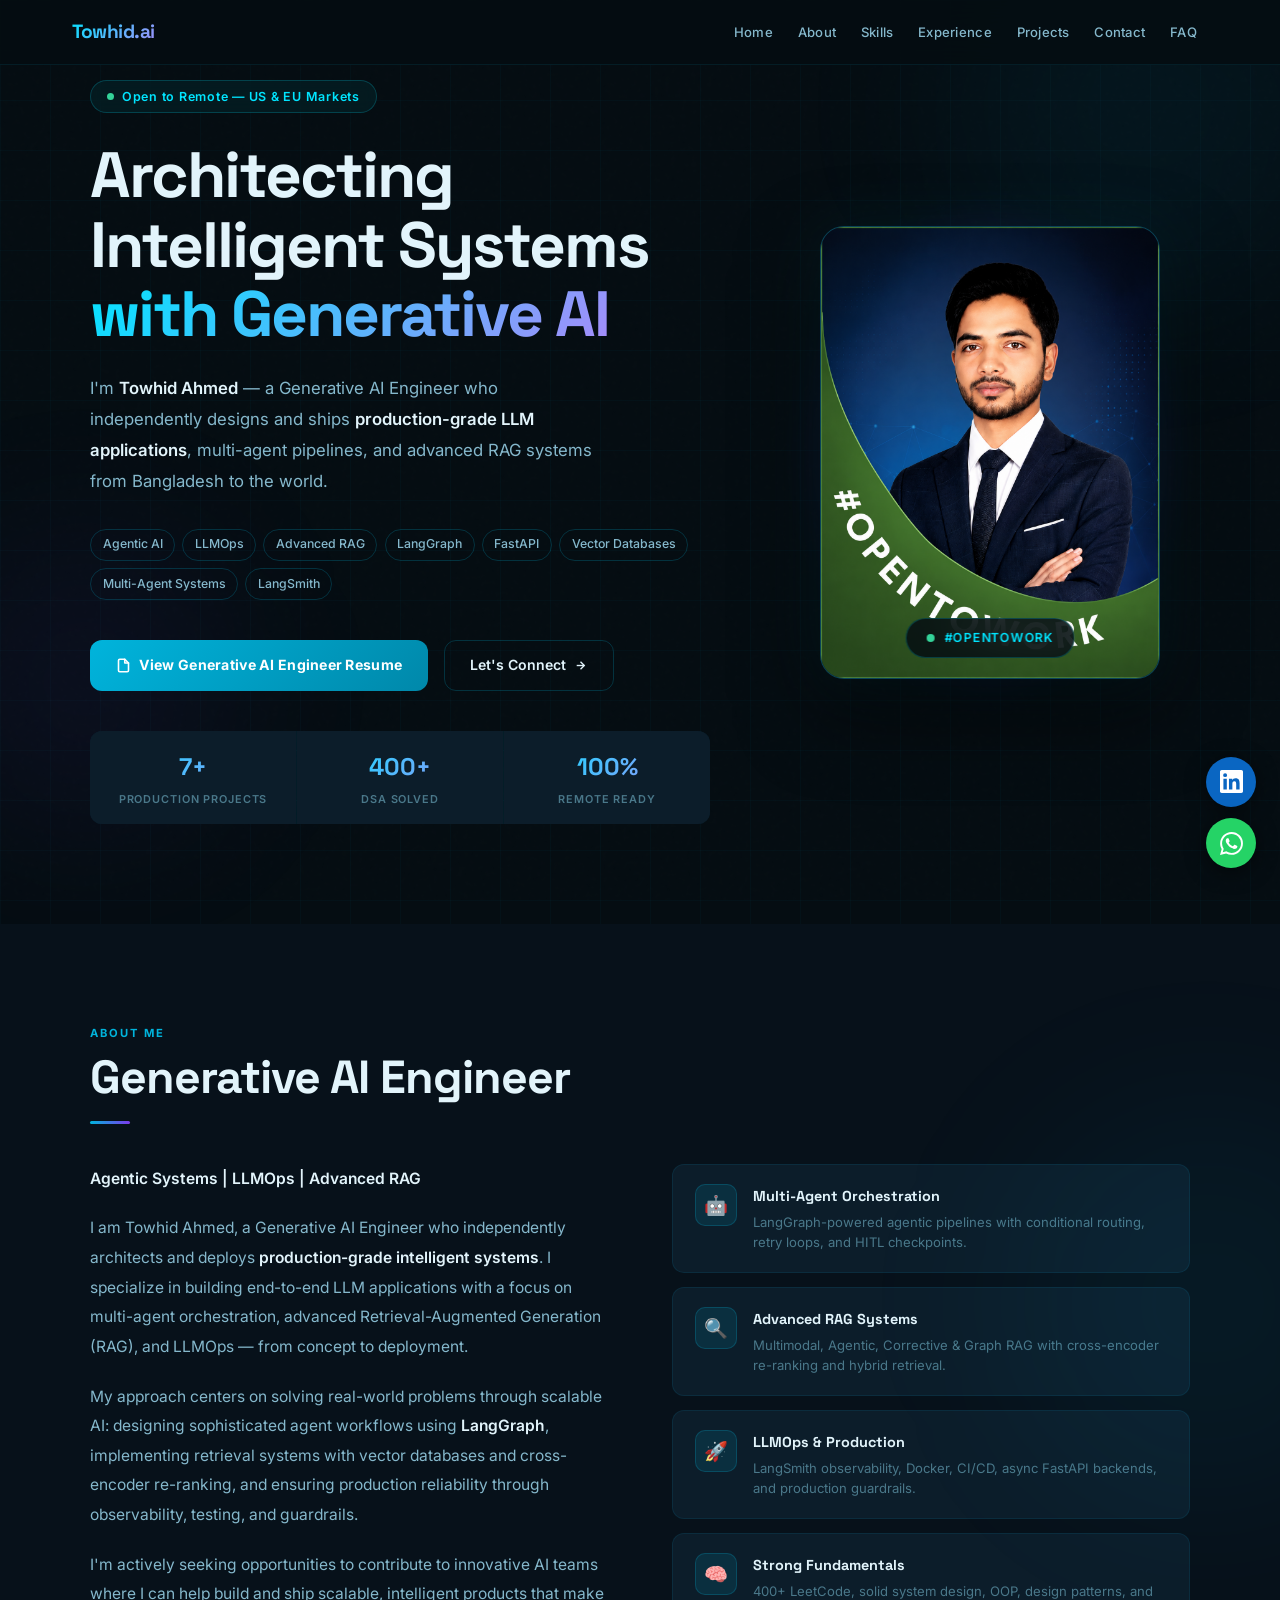
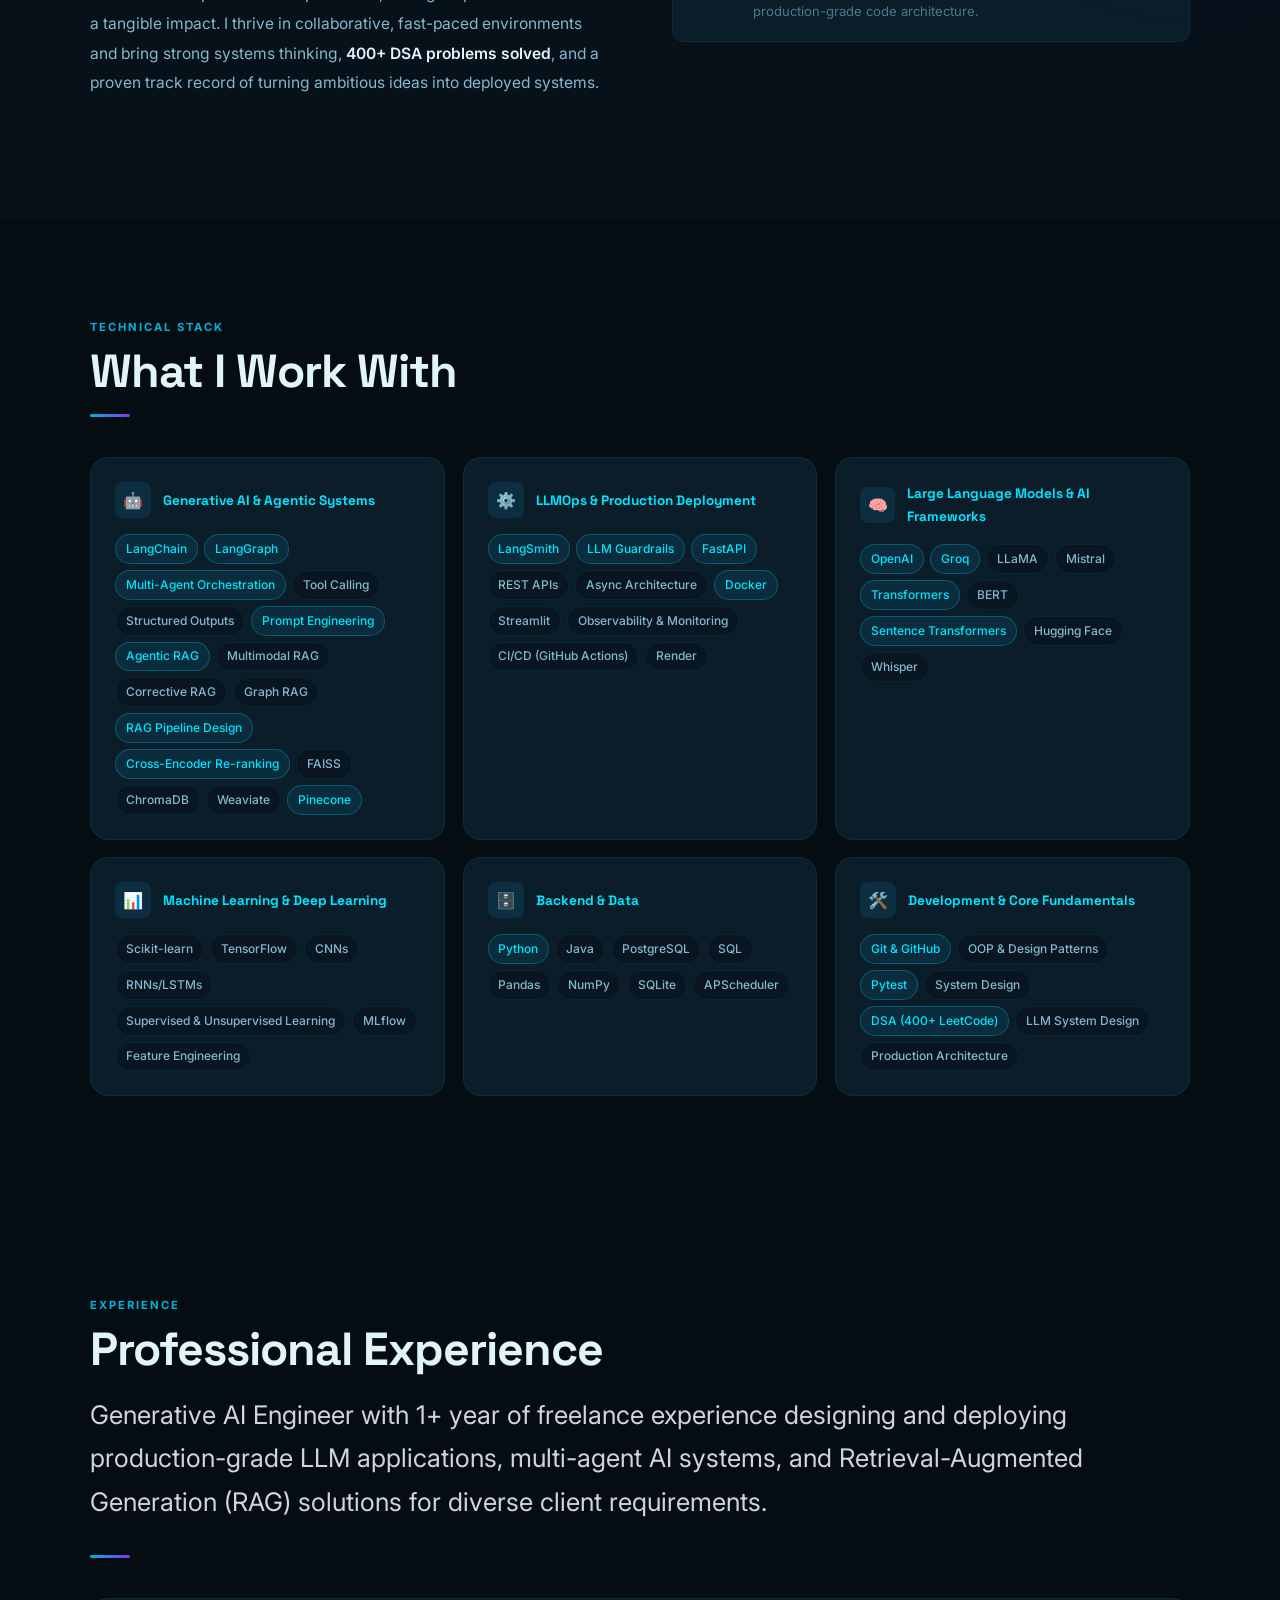
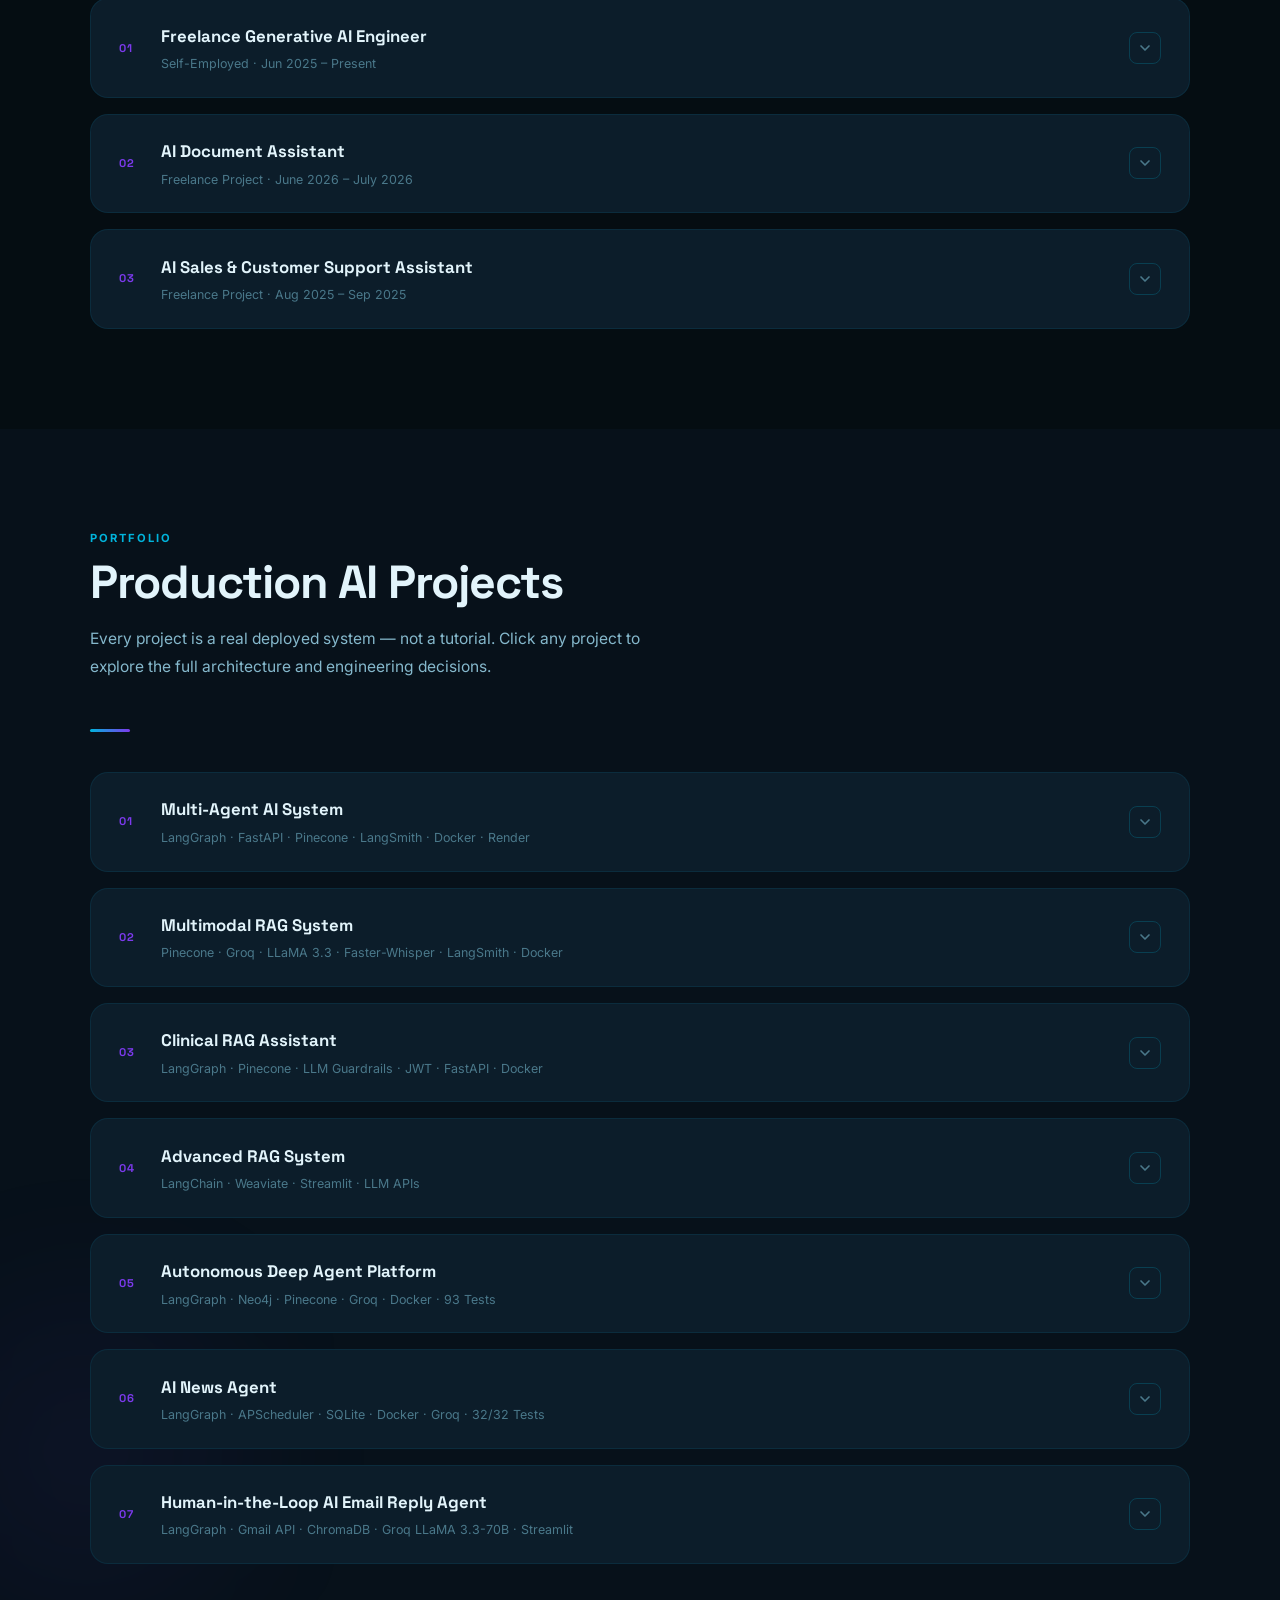
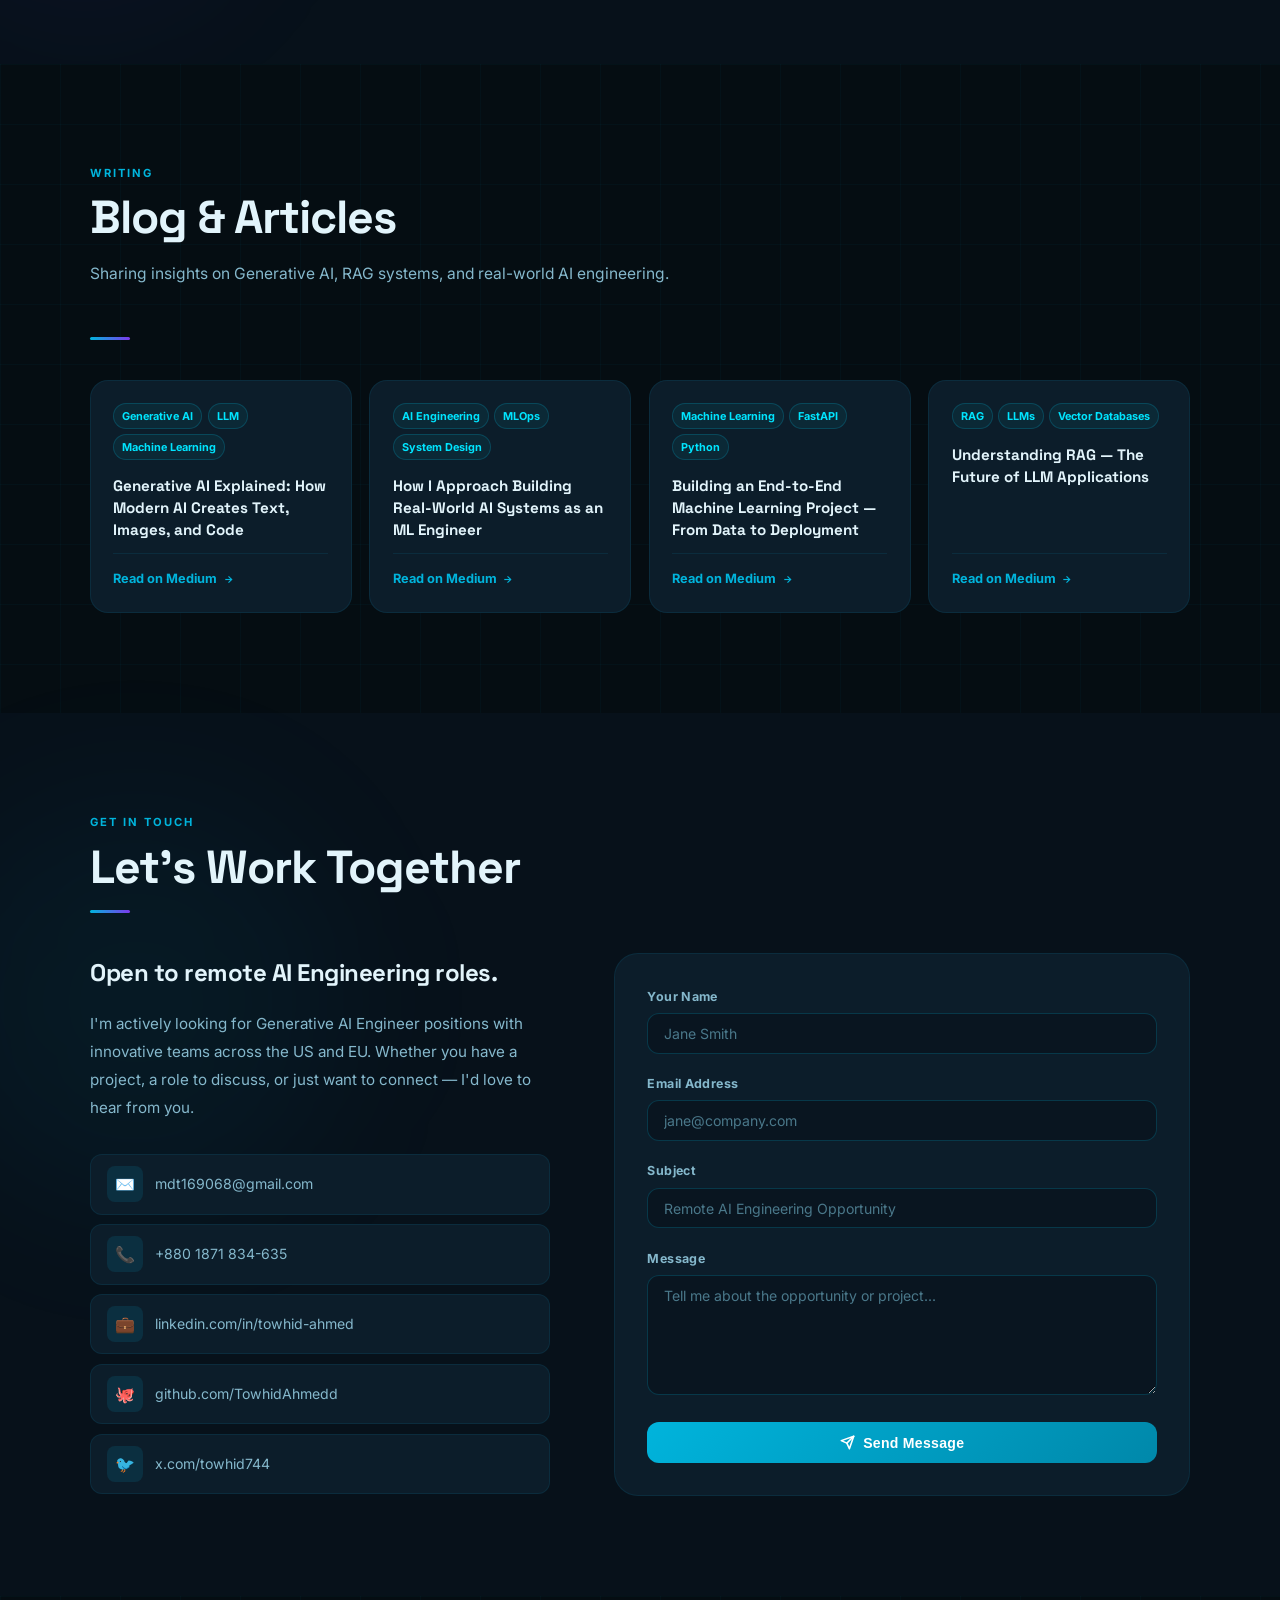
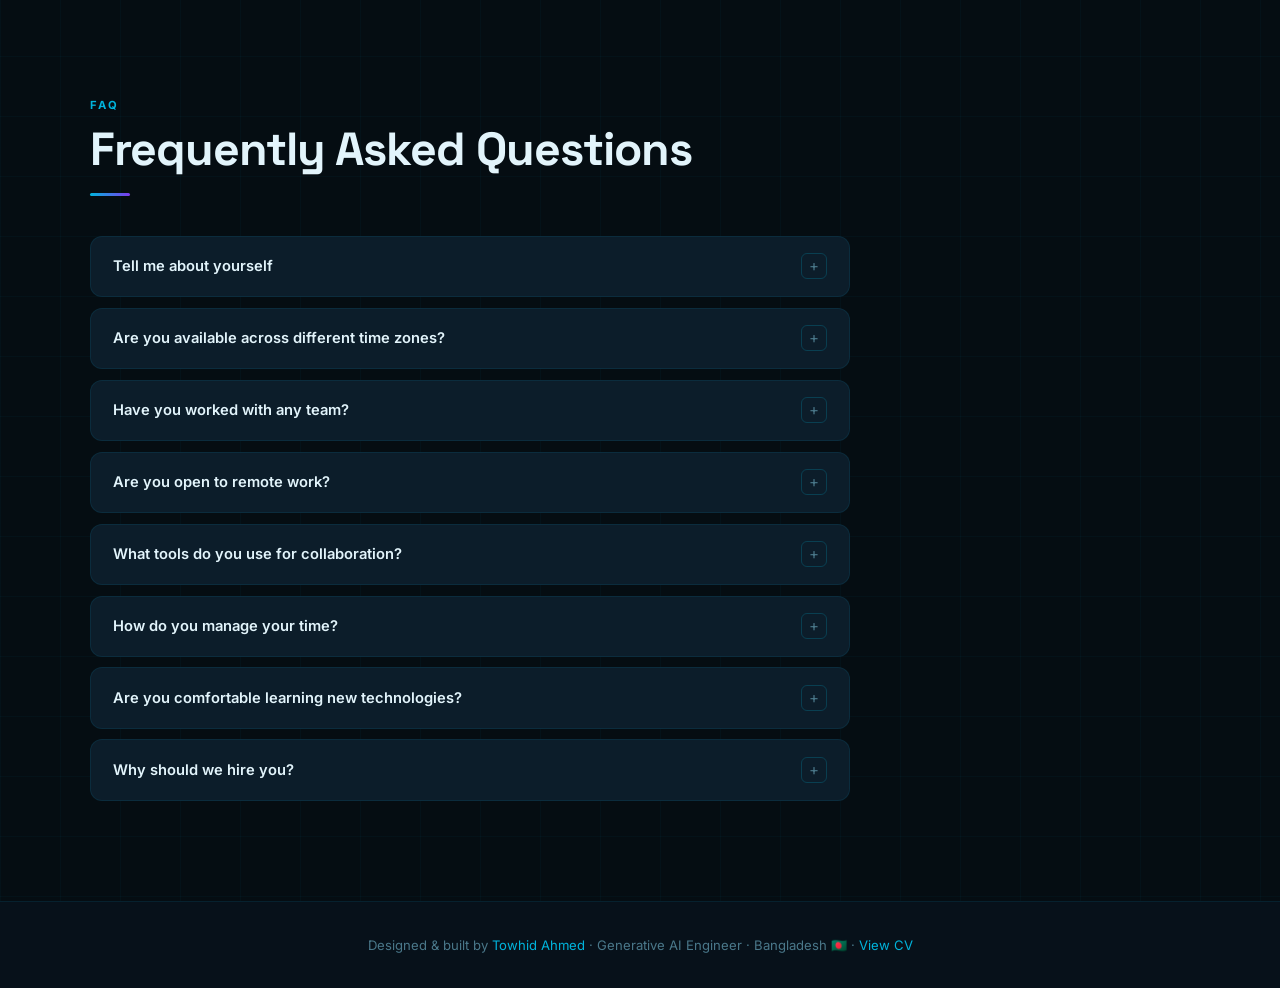
==== index.html @ d1b738a8 "Update index.html" ====
<!DOCTYPE html>
<html lang="en">
<head>
<meta charset="UTF-8"/>
<meta name="viewport" content="width=device-width, initial-scale=1.0"/>
<title>Towhid Ahmed — Generative AI Engineer</title>
<link rel="preconnect" href="https://fonts.googleapis.com"/>
<link href="https://fonts.googleapis.com/css2?family=Inter:wght@300;400;500;600;700;800&family=Space+Grotesk:wght@400;500;600;700;800&display=swap" rel="stylesheet"/>
<style>
:root {
  --bg:        #050d12;
  --bg2:       #07111a;
  --bg3:       #091520;
  --card:      #0c1d2a;
  --card2:     #0f2236;
  --border:    rgba(0,180,220,.10);
  --border2:   rgba(0,180,220,.22);
  --accent:    #00b4dc;
  --accent2:   #00e5ff;
  --accent3:   #7c3aed;
  --glow:      rgba(0,180,220,.12);
  --glow2:     rgba(0,229,255,.06);
  --text:      #e2f4fb;
  --text2:     #85b8cc;
  --text3:     #4a788a;
  --purple:    #a78bfa;
  --green:     #34d399;
  --font-h:    'Space Grotesk', sans-serif;
  --font-b:    'Inter', sans-serif;
  --r:         12px;
  --r2:        18px;
  --r3:        24px;
  --ease:      cubic-bezier(.4,0,.2,1);
  --t:         .25s;
}
*,*::before,*::after{box-sizing:border-box;margin:0;padding:0}
html{scroll-behavior:smooth}
body{background:var(--bg);color:var(--text);font-family:var(--font-b);font-size:16px;line-height:1.7;overflow-x:hidden}
::-webkit-scrollbar{width:4px}
::-webkit-scrollbar-track{background:var(--bg)}
::-webkit-scrollbar-thumb{background:linear-gradient(var(--accent),var(--accent3));border-radius:2px}

/* ── NOISE OVERLAY ── */
body::before{content:'';position:fixed;inset:0;background-image:url("data:image/svg+xml,%3Csvg viewBox='0 0 200 200' xmlns='http://www.w3.org/2000/svg'%3E%3Cfilter id='n'%3E%3CfeTurbulence type='fractalNoise' baseFrequency='0.85' numOctaves='4' stitchTiles='stitch'/%3E%3C/filter%3E%3Crect width='100%25' height='100%25' filter='url(%23n)' opacity='0.025'/%3E%3C/svg%3E");pointer-events:none;z-index:0;opacity:.4}

/* ── NAV ── */
nav{position:fixed;top:0;left:0;right:0;z-index:1000;background:rgba(5,13,18,.88);backdrop-filter:blur(24px);-webkit-backdrop-filter:blur(24px);border-bottom:1px solid var(--border);transition:transform .4s var(--ease)}
nav.hidden{transform:translateY(-100%)}
.nav-inner{max-width:1200px;margin:0 auto;padding:0 2rem;height:64px;display:flex;align-items:center;justify-content:space-between}
.nav-logo{font-family:var(--font-h);font-size:1.2rem;font-weight:800;text-decoration:none;letter-spacing:-0.5px;background:linear-gradient(135deg,var(--accent2),var(--purple));-webkit-background-clip:text;-webkit-text-fill-color:transparent;background-clip:text}
.nav-links{display:flex;gap:.15rem;list-style:none}
.nav-links a{color:var(--text2);text-decoration:none;font-size:.82rem;font-weight:500;padding:.38rem .7rem;border-radius:8px;transition:all var(--t) var(--ease);letter-spacing:.02em}
.nav-links a:hover{color:var(--accent2);background:var(--glow)}
.hamburger{display:none;background:none;border:1px solid var(--border2);color:var(--text2);padding:.4rem .6rem;border-radius:8px;cursor:pointer;font-size:1.1rem;transition:all var(--t)}
.hamburger:hover{color:var(--accent2)}
.mobile-menu{display:none;flex-direction:column;padding:1rem 2rem;border-top:1px solid var(--border);gap:.15rem}
.mobile-menu a{color:var(--text2);text-decoration:none;font-size:.9rem;padding:.55rem 0;border-bottom:1px solid var(--border);transition:color var(--t)}
.mobile-menu a:hover{color:var(--accent2)}
.mobile-menu.open{display:flex}
@media(max-width:820px){.nav-links{display:none}.hamburger{display:block}}

/* ── CONTAINERS ── */
section{padding:100px 2rem;position:relative}
.container{max-width:1100px;margin:0 auto}
.sec-label{font-size:.7rem;font-weight:700;letter-spacing:.18em;color:var(--accent);text-transform:uppercase;margin-bottom:.5rem}
.sec-title{font-family:var(--font-h);font-size:clamp(1.9rem,4vw,2.9rem);font-weight:800;color:var(--text);line-height:1.15;letter-spacing:-1px;margin-bottom:1rem}
.sec-sub{color:var(--text2);font-size:.975rem;max-width:580px;margin-bottom:3rem;line-height:1.8}
.divider{width:40px;height:3px;background:linear-gradient(90deg,var(--accent),var(--accent3));border-radius:2px;margin-bottom:2.5rem}

/* ── GRID BG EFFECT ── */
.grid-bg{position:absolute;inset:0;background-image:linear-gradient(var(--border) 1px,transparent 1px),linear-gradient(90deg,var(--border) 1px,transparent 1px);background-size:60px 60px;opacity:.35;pointer-events:none}
.radial-bg{position:absolute;inset:0;background:radial-gradient(ellipse 60% 50% at 50% 0%,rgba(0,180,220,.07) 0%,transparent 70%);pointer-events:none}

/* ══════════════════════════════════
   HOME
══════════════════════════════════ */
#home{min-height:100vh;display:flex;align-items:center;padding-top:80px;overflow:hidden}
#home .grid-bg{background-size:50px 50px}
.home-wrap{display:grid;grid-template-columns:1fr 400px;gap:5rem;align-items:center;width:100%;max-width:1100px;margin:0 auto;position:relative;z-index:1}

/* badge */
.avail-badge{display:inline-flex;align-items:center;gap:.5rem;background:rgba(0,229,255,.06);border:1px solid rgba(0,229,255,.2);color:var(--accent2);font-size:.78rem;font-weight:600;padding:.32rem 1rem;border-radius:100px;margin-bottom:1.75rem;letter-spacing:.06em;backdrop-filter:blur(8px)}
.avail-dot{width:7px;height:7px;background:var(--green);border-radius:50%;animation:blink 2s infinite}
@keyframes blink{0%,100%{opacity:1;box-shadow:0 0 0 0 rgba(52,211,153,.5)}50%{opacity:.6;box-shadow:0 0 0 6px rgba(52,211,153,0)}}

/* heading */
.home-title{font-family:var(--font-h);font-size:clamp(2.3rem,5.5vw,4rem);font-weight:800;line-height:1.08;letter-spacing:-2px;margin-bottom:1.5rem}
.home-title .line1{color:var(--text)}
.home-title .line2{background:linear-gradient(135deg,var(--accent2) 0%,var(--purple) 100%);-webkit-background-clip:text;-webkit-text-fill-color:transparent;background-clip:text}
.home-desc{color:var(--text2);font-size:1.05rem;line-height:1.85;margin-bottom:2rem;max-width:520px}
.home-desc strong{color:var(--text);font-weight:600}

/* tags */
.home-tags{display:flex;flex-wrap:wrap;gap:.45rem;margin-bottom:2.5rem}
.htag{font-size:.77rem;padding:.28rem .72rem;border-radius:100px;border:1px solid var(--border2);color:var(--text2);font-weight:500;transition:all var(--t)}
.htag:hover{background:var(--glow);color:var(--accent2);border-color:var(--accent)}

/* CTA */
.home-cta{display:flex;gap:1rem;flex-wrap:wrap}
.btn-p{display:inline-flex;align-items:center;gap:.5rem;background:linear-gradient(135deg,var(--accent) 0%,#0088aa 100%);color:#fff;font-size:.88rem;font-weight:700;padding:.78rem 1.6rem;border-radius:var(--r);text-decoration:none;border:none;cursor:pointer;transition:all var(--t);letter-spacing:.02em;box-shadow:0 0 0 0 rgba(0,180,220,.4)}
.btn-p:hover{transform:translateY(-2px);box-shadow:0 8px 30px rgba(0,180,220,.35),0 0 0 1px rgba(0,229,255,.3)}
.btn-s{display:inline-flex;align-items:center;gap:.5rem;background:transparent;color:var(--text);font-size:.88rem;font-weight:600;padding:.78rem 1.6rem;border-radius:var(--r);text-decoration:none;border:1px solid var(--border2);cursor:pointer;transition:all var(--t)}
.btn-s:hover{background:var(--glow);color:var(--accent2);border-color:var(--accent);transform:translateY(-2px)}

/* photo */
.photo-wrap{position:relative;display:flex;justify-content:center;align-items:center}
.photo-glow{position:absolute;width:340px;height:460px;background:radial-gradient(ellipse at center,rgba(0,180,220,.18) 0%,rgba(124,58,237,.12) 60%,transparent 80%);filter:blur(30px);z-index:0;border-radius:50%}
.photo-card{position:relative;z-index:1;border-radius:var(--r3);overflow:hidden;width:340px;border:1px solid rgba(0,180,220,.25);box-shadow:0 0 60px rgba(0,180,220,.08),0 32px 80px rgba(0,0,0,.6);background:var(--card)}
.photo-card img{width:100%;display:block;object-fit:cover}
.photo-badge{position:absolute;bottom:1.25rem;left:50%;transform:translateX(-50%);white-space:nowrap;background:rgba(5,13,18,.85);backdrop-filter:blur(16px);border:1px solid rgba(0,229,255,.2);border-radius:100px;padding:.5rem 1.25rem;display:flex;align-items:center;gap:.6rem}
.photo-badge-dot{width:8px;height:8px;background:var(--green);border-radius:50%;flex-shrink:0;animation:blink 2s infinite}
.photo-badge-text{font-size:.78rem;font-weight:600;color:var(--accent2);letter-spacing:.06em}

/* stats strip */
.stats-strip{display:grid;grid-template-columns:repeat(3,1fr);gap:1px;background:var(--border);border-radius:var(--r);overflow:hidden;margin-top:2.5rem}
.stat-box{background:var(--card);padding:1rem .75rem;text-align:center}
.stat-n{font-family:var(--font-h);font-size:1.5rem;font-weight:800;background:linear-gradient(135deg,var(--accent2),var(--purple));-webkit-background-clip:text;-webkit-text-fill-color:transparent;background-clip:text}
.stat-l{font-size:.68rem;color:var(--text3);font-weight:600;text-transform:uppercase;letter-spacing:.08em;margin-top:.15rem}

@media(max-width:900px){
  .home-wrap{grid-template-columns:1fr;text-align:center}
  .home-desc{margin:0 auto 2rem}
  .home-tags{justify-content:center}
  .home-cta{justify-content:center}
  .photo-wrap{margin-top:3rem}
  .photo-card{width:260px}
  .photo-glow{width:260px;height:360px}
}

/* ══════════════════════════════════
   ABOUT
══════════════════════════════════ */
#about{background:var(--bg2)}
.about-grid{display:grid;grid-template-columns:1fr 1fr;gap:4rem;align-items:start}
.about-text p{color:var(--text2);margin-bottom:1.25rem;line-height:1.9;font-size:.975rem}
.about-text strong{color:var(--text);font-weight:600}
.hcards{display:flex;flex-direction:column;gap:.9rem}
.hcard{background:var(--card);border:1px solid var(--border);border-radius:var(--r);padding:1.2rem 1.4rem;display:flex;align-items:flex-start;gap:1rem;transition:border-color var(--t),transform var(--t),box-shadow var(--t)}
.hcard:hover{border-color:var(--accent);transform:translateX(5px);box-shadow:0 0 20px rgba(0,180,220,.08)}
.hcard-icon{width:42px;height:42px;border-radius:10px;background:var(--glow);border:1px solid var(--border2);display:flex;align-items:center;justify-content:center;font-size:1.2rem;flex-shrink:0}
.hcard-body h4{font-family:var(--font-h);font-size:.9rem;font-weight:700;color:var(--text);margin-bottom:.2rem}
.hcard-body p{font-size:.82rem;color:var(--text3);line-height:1.55}
@media(max-width:768px){.about-grid{grid-template-columns:1fr;gap:2.5rem}}

/* ══════════════════════════════════
   SKILLS
══════════════════════════════════ */
#skills{background:var(--bg)}
.skills-grid{display:grid;grid-template-columns:repeat(auto-fit,minmax(310px,1fr));gap:1.1rem}
.sc{background:var(--card);border:1px solid var(--border);border-radius:var(--r2);padding:1.5rem;transition:border-color var(--t),transform var(--t),box-shadow var(--t)}
.sc:hover{border-color:var(--accent);transform:translateY(-4px);box-shadow:0 12px 40px rgba(0,0,0,.3),0 0 30px rgba(0,180,220,.06)}
.sc-hd{display:flex;align-items:center;gap:.75rem;margin-bottom:1rem}
.sc-icon{width:36px;height:36px;border-radius:8px;background:var(--glow);display:flex;align-items:center;justify-content:center;font-size:1rem}
.sc-title{font-family:var(--font-h);font-size:.85rem;font-weight:700;color:var(--accent2)}
.pills{display:flex;flex-wrap:wrap;gap:.38rem}
.pill{font-size:.75rem;padding:.23rem .62rem;border-radius:100px;background:var(--bg3);border:1px solid var(--border);color:var(--text2);font-weight:500;transition:all var(--t);cursor:default}
.pill:hover{background:var(--glow);color:var(--accent2);border-color:var(--accent)}
.pill.hl{background:rgba(0,180,220,.1);border-color:rgba(0,180,220,.35);color:var(--accent2)}

/* ══════════════════════════════════
   PROJECTS
══════════════════════════════════ */
#experience{background:var(--bg2)}
.proj-list{display:flex;flex-direction:column;gap:1rem}
.pcard{background:var(--card);border:1px solid var(--border);border-radius:var(--r2);overflow:hidden;transition:border-color var(--t),box-shadow var(--t)}
.pcard:hover{border-color:rgba(0,180,220,.35);box-shadow:0 0 40px rgba(0,0,0,.25),0 0 20px rgba(0,180,220,.05)}
.ph{display:flex;align-items:center;justify-content:space-between;padding:1.4rem 1.75rem;cursor:pointer;gap:1rem;user-select:none}
.ph-left{display:flex;align-items:center;gap:1rem}
.p-num{font-family:var(--font-h);font-size:.7rem;font-weight:800;color:var(--accent3);letter-spacing:.12em;min-width:26px}
.p-info h3{font-family:var(--font-h);font-size:1.05rem;font-weight:700;color:var(--text);transition:color var(--t)}
.pcard:hover .p-info h3{color:var(--accent2)}
.p-info p{font-size:.78rem;color:var(--text3);margin-top:.18rem}
.p-toggle{width:32px;height:32px;border-radius:8px;border:1px solid var(--border2);background:none;color:var(--text3);display:flex;align-items:center;justify-content:center;cursor:pointer;font-size:1rem;flex-shrink:0;transition:all var(--t)}
.p-toggle:hover{background:var(--glow);color:var(--accent2);border-color:var(--accent)}
.p-toggle svg{transition:transform var(--t)}
.p-toggle.open svg{transform:rotate(180deg)}
.pbody{display:none;padding:0 1.75rem 1.75rem;border-top:1px solid var(--border)}
.pbody.open{display:block}
.p-tech{display:flex;flex-wrap:wrap;gap:.38rem;margin:1.2rem 0}
.ttag{font-size:.72rem;padding:.2rem .58rem;border-radius:100px;background:rgba(124,58,237,.1);border:1px solid rgba(167,139,250,.2);color:var(--purple);font-weight:500}
.p-bullets{list-style:none;display:flex;flex-direction:column;gap:.7rem;margin-bottom:1.2rem}
.p-bullets li{display:flex;gap:.7rem;font-size:.88rem;color:var(--text2);line-height:1.65}
.p-bullets li::before{content:'▸';color:var(--accent);flex-shrink:0;margin-top:.05rem}
.p-bullets li strong{color:var(--text);font-weight:600}
.p-links{display:flex;gap:.65rem;flex-wrap:wrap}
.plink{display:inline-flex;align-items:center;gap:.4rem;font-size:.8rem;font-weight:700;padding:.38rem .95rem;border-radius:8px;text-decoration:none;transition:all var(--t)}
.plink.gh{border:1px solid var(--border2);color:var(--text2);background:var(--bg3)}
.plink.gh:hover{border-color:var(--accent);color:var(--accent2);background:var(--glow)}
.plink.live{background:linear-gradient(135deg,var(--accent),#0088aa);color:#fff;border:1px solid transparent}
.plink.live:hover{transform:translateY(-2px);box-shadow:0 6px 20px rgba(0,180,220,.3)}

/* ══════════════════════════════════
   BLOG
══════════════════════════════════ */
#blog{background:var(--bg)}
.blog-grid{display:grid;grid-template-columns:repeat(auto-fit,minmax(250px,1fr));gap:1.1rem}
.bcard{background:var(--card);border:1px solid var(--border);border-radius:var(--r2);padding:1.4rem;display:flex;flex-direction:column;text-decoration:none;transition:all var(--t)}
.bcard:hover{border-color:rgba(0,180,220,.35);transform:translateY(-5px);box-shadow:0 20px 60px rgba(0,0,0,.3),0 0 30px rgba(0,180,220,.06)}
.btags{display:flex;flex-wrap:wrap;gap:.32rem;margin-bottom:.9rem}
.btag{font-size:.68rem;padding:.18rem .5rem;border-radius:100px;background:var(--glow2);border:1px solid var(--border2);color:var(--accent2);font-weight:700}
.bcard h3{font-family:var(--font-h);font-size:.95rem;font-weight:700;color:var(--text);line-height:1.45;margin-bottom:.75rem;flex:1;transition:color var(--t)}
.bcard:hover h3{color:var(--accent2)}
.bread{display:inline-flex;align-items:center;gap:.35rem;font-size:.8rem;font-weight:700;color:var(--accent);margin-top:auto;padding-top:.9rem;border-top:1px solid var(--border);transition:gap var(--t)}
.bcard:hover .bread{gap:.6rem}

/* ══════════════════════════════════
   CONTACT
══════════════════════════════════ */
#contact{background:var(--bg2)}
.contact-grid{display:grid;grid-template-columns:1fr 1.25fr;gap:4rem;align-items:start}
.c-info h3{font-family:var(--font-h);font-size:1.5rem;font-weight:800;color:var(--text);margin-bottom:1rem;letter-spacing:-0.5px}
.c-info p{color:var(--text2);font-size:.95rem;line-height:1.85;margin-bottom:2rem}
.c-links{display:flex;flex-direction:column;gap:.6rem}
.clink{display:flex;align-items:center;gap:.75rem;padding:.7rem 1rem;background:var(--card);border:1px solid var(--border);border-radius:var(--r);text-decoration:none;color:var(--text2);font-size:.88rem;transition:all var(--t)}
.clink:hover{border-color:var(--accent);color:var(--accent2);background:var(--glow);transform:translateX(5px)}
.cicon{width:36px;height:36px;border-radius:8px;background:var(--glow);display:flex;align-items:center;justify-content:center;font-size:1rem;flex-shrink:0}
.cf-wrap{background:var(--card);border:1px solid var(--border);border-radius:var(--r3);padding:2rem}
.fg{margin-bottom:1.2rem}
.flbl{display:block;font-size:.78rem;font-weight:700;color:var(--text2);margin-bottom:.38rem;letter-spacing:.03em}
.fc{width:100%;background:var(--bg3);border:1px solid var(--border2);border-radius:var(--r);padding:.68rem 1rem;color:var(--text);font-family:var(--font-b);font-size:.88rem;transition:border-color var(--t),box-shadow var(--t);outline:none;resize:vertical}
.fc::placeholder{color:var(--text3)}
.fc:focus{border-color:var(--accent);box-shadow:0 0 0 3px rgba(0,180,220,.12)}
textarea.fc{min-height:120px}
@media(max-width:768px){.contact-grid{grid-template-columns:1fr;gap:2.5rem}}

/* ══════════════════════════════════
   FAQ
══════════════════════════════════ */
#faq{background:var(--bg)}
.faq-list{max-width:760px;display:flex;flex-direction:column;gap:.65rem}
.fi{background:var(--card);border:1px solid var(--border);border-radius:var(--r);overflow:hidden;transition:border-color var(--t)}
.fi:hover{border-color:var(--border2)}
.fi.open{border-color:rgba(0,180,220,.35)}
.fi-q{display:flex;align-items:center;justify-content:space-between;gap:1rem;padding:1.05rem 1.4rem;cursor:pointer;user-select:none}
.fi-q h4{font-size:.92rem;font-weight:600;color:var(--text);line-height:1.4}
.fi.open .fi-q h4{color:var(--accent2)}
.fi-icon{width:26px;height:26px;border-radius:6px;border:1px solid var(--border2);display:flex;align-items:center;justify-content:center;color:var(--text3);flex-shrink:0;transition:all var(--t);font-size:.95rem}
.fi.open .fi-icon{background:var(--glow);color:var(--accent2);border-color:var(--accent)}
.fi-a{max-height:0;overflow:hidden;transition:max-height .4s var(--ease)}
.fi.open .fi-a{max-height:400px}
.fi-a-inner{padding:0 1.4rem 1.2rem;border-top:1px solid var(--border);padding-top:.9rem;color:var(--text2);font-size:.88rem;line-height:1.8}

/* ══════════════════════════════════
   FLOATING BUTTONS
══════════════════════════════════ */
.float-btns{position:fixed;bottom:2rem;right:1.5rem;display:flex;flex-direction:column;gap:.7rem;z-index:900}
.fbtn{width:50px;height:50px;border-radius:50%;display:flex;align-items:center;justify-content:center;text-decoration:none;transition:all var(--t);box-shadow:0 4px 20px rgba(0,0,0,.5)}
.fbtn:hover{transform:scale(1.14);box-shadow:0 8px 30px rgba(0,0,0,.6)}
.fbtn.wa{background:#25d366}
.fbtn.li{background:#0a66c2}
.fbtn svg{width:23px;height:23px;fill:#fff}

/* ══════════════════════════════════
   FOOTER
══════════════════════════════════ */
footer{background:var(--bg2);border-top:1px solid var(--border);padding:2rem;text-align:center}
footer p{font-size:.82rem;color:var(--text3)}
footer a{color:var(--accent);text-decoration:none}

/* ══════════════════════════════════
   SCROLL REVEAL
══════════════════════════════════ */
.rev{opacity:0;transform:translateY(28px);transition:opacity .6s var(--ease),transform .6s var(--ease)}
.rev.vis{opacity:1;transform:none}
.d1{transition-delay:.1s}.d2{transition-delay:.18s}.d3{transition-delay:.26s}.d4{transition-delay:.34s}

section{scroll-margin-top:64px}
a{color:inherit}

/* glow orbs */
.orb{position:absolute;border-radius:50%;filter:blur(80px);pointer-events:none;z-index:0}
.orb1{width:400px;height:400px;background:rgba(0,180,220,.05);top:-10%;right:-5%}
.orb2{width:300px;height:300px;background:rgba(124,58,237,.06);bottom:10%;left:-5%}
</style>
</head>
<body>

<!-- NAV -->
<nav id="navbar">
  <div class="nav-inner">
    <a class="nav-logo" href="#home">Towhid.ai</a>
    <ul class="nav-links">
      <li><a href="#home">Home</a></li>
      <li><a href="#about">About</a></li>
      <li><a href="#skills">Skills</a></li>
      <li><a href="#professional-experience">Experience</a></li>
      <li><a href="#experience">Projects</a></li>
      <li><a href="#contact">Contact</a></li>
      <li><a href="#faq">FAQ</a></li>
    </ul>
    <button class="hamburger" id="hamburger">☰</button>
  </div>
  <div class="mobile-menu" id="mobileMenu">
    <a href="#home" onclick="closeMob()">Home</a>
    <a href="#about" onclick="closeMob()">About</a>
    <a href="#skills" onclick="closeMob()">Skills</a>
    <a href="#experience" onclick="closeMob()">Projects</a>
    <a href="#blog" onclick="closeMob()">Blog</a>
    <a href="#contact" onclick="closeMob()">Contact</a>
    <a href="#faq" onclick="closeMob()">FAQ</a>
  </div>
</nav>

<!-- ═══ HOME ═══ -->
<section id="home">
  <div class="grid-bg"></div>
  <div class="orb orb1"></div>
  <div class="orb orb2"></div>
  <div class="home-wrap">
    <div>
      <div class="avail-badge"><span class="avail-dot"></span>Open to Remote — US &amp; EU Markets</div>
      <h1 class="home-title">
        <span class="line1">Architecting<br>Intelligent Systems</span><br>
        <span class="line2">with Generative AI</span>
      </h1>
      <p class="home-desc">
        I'm <strong>Towhid Ahmed</strong> — a Generative AI Engineer who independently designs and ships
        <strong>production-grade LLM applications</strong>, multi-agent pipelines, and advanced RAG systems
        from Bangladesh to the world.
      </p>
      <div class="home-tags">
        <span class="htag">Agentic AI</span>
        <span class="htag">LLMOps</span>
        <span class="htag">Advanced RAG</span>
        <span class="htag">LangGraph</span>
        <span class="htag">FastAPI</span>
        <span class="htag">Vector Databases</span>
        <span class="htag">Multi-Agent Systems</span>
        <span class="htag">LangSmith</span>
      </div>
      <div class="home-cta">
        <a href="https://genai-resume-seven.vercel.app" target="_blank" rel="noopener" class="btn-p">
          <svg width="15" height="15" viewBox="0 0 24 24" fill="none" stroke="currentColor" stroke-width="2.5" stroke-linecap="round" stroke-linejoin="round"><path d="M14 2H6a2 2 0 0 0-2 2v16a2 2 0 0 0 2 2h12a2 2 0 0 0 2-2V8z"/><polyline points="14 2 14 8 20 8"/></svg>
          <!-- Generative AI Engineer CV -->
          View Generative AI Engineer Resume
        </a>
        <a href="#contact" class="btn-s">
          Let's Connect
          <svg width="13" height="13" viewBox="0 0 24 24" fill="none" stroke="currentColor" stroke-width="2.5"><line x1="5" y1="12" x2="19" y2="12"/><polyline points="12 5 19 12 12 19"/></svg>
        </a>
      </div>
      <div class="stats-strip" style="margin-top:2.5rem">
        <div class="stat-box"><div class="stat-n">7+</div><div class="stat-l">Production Projects</div></div>
        <div class="stat-box"><div class="stat-n">400+</div><div class="stat-l">DSA Solved</div></div>
        <div class="stat-box"><div class="stat-n">100%</div><div class="stat-l">Remote Ready</div></div>
      </div>
    </div>
    <div class="photo-wrap">
      <div class="photo-glow"></div>
      <div class="photo-card">
        <img src="towhid_portfolio2.png" alt="Towhid Ahmed — Generative AI Engineer" onerror="this.src='[data-uri]'"/>
        <div class="photo-badge">
          <span class="photo-badge-dot"></span>
          <span class="photo-badge-text">#OPENTOWORK</span>
        </div>
      </div>
    </div>
  </div>
</section>

<!-- ═══ ABOUT ═══ -->
<section id="about">
  <div class="orb orb1" style="top:20%;right:-10%"></div>
  <div class="container">
    <p class="sec-label rev">About Me</p>
    <h2 class="sec-title rev">Generative AI Engineer</h2>
    <div class="divider rev"></div>
    <div class="about-grid">
      <div class="about-text rev">
        <p><strong>Agentic Systems | LLMOps | Advanced RAG</strong></p>
        <p>I am Towhid Ahmed, a Generative AI Engineer who independently architects and deploys <strong>production-grade intelligent systems</strong>. I specialize in building end-to-end LLM applications with a focus on multi-agent orchestration, advanced Retrieval-Augmented Generation (RAG), and LLMOps — from concept to deployment.</p>
        <p>My approach centers on solving real-world problems through scalable AI: designing sophisticated agent workflows using <strong>LangGraph</strong>, implementing retrieval systems with vector databases and cross-encoder re-ranking, and ensuring production reliability through observability, testing, and guardrails.</p>
        <p>I'm actively seeking opportunities to contribute to innovative AI teams where I can help build and ship scalable, intelligent products that make a tangible impact. I thrive in collaborative, fast-paced environments and bring strong systems thinking, <strong>400+ DSA problems solved</strong>, and a proven track record of turning ambitious ideas into deployed systems.</p>
      </div>
      <div class="hcards">
        <div class="hcard rev d1">
          <div class="hcard-icon">🤖</div>
          <div class="hcard-body"><h4>Multi-Agent Orchestration</h4><p>LangGraph-powered agentic pipelines with conditional routing, retry loops, and HITL checkpoints.</p></div>
        </div>
        <div class="hcard rev d2">
          <div class="hcard-icon">🔍</div>
          <div class="hcard-body"><h4>Advanced RAG Systems</h4><p>Multimodal, Agentic, Corrective &amp; Graph RAG with cross-encoder re-ranking and hybrid retrieval.</p></div>
        </div>
        <div class="hcard rev d3">
          <div class="hcard-icon">🚀</div>
          <div class="hcard-body"><h4>LLMOps &amp; Production</h4><p>LangSmith observability, Docker, CI/CD, async FastAPI backends, and production guardrails.</p></div>
        </div>
        <div class="hcard rev d4">
          <div class="hcard-icon">🧠</div>
          <div class="hcard-body"><h4>Strong Fundamentals</h4><p>400+ LeetCode, solid system design, OOP, design patterns, and production-grade code architecture.</p></div>
        </div>
      </div>
    </div>
  </div>
</section>

<!-- ═══ SKILLS ═══ -->
<section id="skills">
  <div class="grid-bg"></div>
  <div class="container" style="position:relative;z-index:1">
    <p class="sec-label rev">Technical Stack</p>
    <h2 class="sec-title rev">What I Work With</h2>
    <div class="divider rev"></div>
    <div class="skills-grid">
      <div class="sc rev">
        <div class="sc-hd"><div class="sc-icon">🤖</div><span class="sc-title">Generative AI &amp; Agentic Systems</span></div>
        <div class="pills">
          <span class="pill hl">LangChain</span><span class="pill hl">LangGraph</span><span class="pill hl">Multi-Agent Orchestration</span>
          <span class="pill">Tool Calling</span><span class="pill">Structured Outputs</span><span class="pill hl">Prompt Engineering</span>
          <span class="pill hl">Agentic RAG</span><span class="pill">Multimodal RAG</span><span class="pill">Corrective RAG</span>
          <span class="pill">Graph RAG</span><span class="pill hl">RAG Pipeline Design</span><span class="pill hl">Cross-Encoder Re-ranking</span>
          <span class="pill">FAISS</span><span class="pill">ChromaDB</span><span class="pill">Weaviate</span><span class="pill hl">Pinecone</span>
        </div>
      </div>
      <div class="sc rev d1">
        <div class="sc-hd"><div class="sc-icon">⚙️</div><span class="sc-title">LLMOps &amp; Production Deployment</span></div>
        <div class="pills">
          <span class="pill hl">LangSmith</span><span class="pill hl">LLM Guardrails</span><span class="pill hl">FastAPI</span>
          <span class="pill">REST APIs</span><span class="pill">Async Architecture</span><span class="pill hl">Docker</span>
          <span class="pill">Streamlit</span><span class="pill">Observability &amp; Monitoring</span><span class="pill">CI/CD (GitHub Actions)</span><span class="pill">Render</span>
        </div>
      </div>
      <div class="sc rev d2">
        <div class="sc-hd"><div class="sc-icon">🧠</div><span class="sc-title">Large Language Models &amp; AI Frameworks</span></div>
        <div class="pills">
          <span class="pill hl">OpenAI</span><span class="pill hl">Groq</span><span class="pill">LLaMA</span><span class="pill">Mistral</span>
          <span class="pill hl">Transformers</span><span class="pill">BERT</span><span class="pill hl">Sentence Transformers</span>
          <span class="pill">Hugging Face</span><span class="pill">Whisper</span>
        </div>
      </div>
      <div class="sc rev">
        <div class="sc-hd"><div class="sc-icon">📊</div><span class="sc-title">Machine Learning &amp; Deep Learning</span></div>
        <div class="pills">
          <span class="pill">Scikit-learn</span><span class="pill">TensorFlow</span><span class="pill">CNNs</span>
          <span class="pill">RNNs/LSTMs</span><span class="pill">Supervised &amp; Unsupervised Learning</span>
          <span class="pill">MLflow</span><span class="pill">Feature Engineering</span>
        </div>
      </div>
      <div class="sc rev d1">
        <div class="sc-hd"><div class="sc-icon">🗄️</div><span class="sc-title">Backend &amp; Data</span></div>
        <div class="pills">
          <span class="pill hl">Python</span><span class="pill">Java</span><span class="pill">PostgreSQL</span><span class="pill">SQL</span>
          <span class="pill">Pandas</span><span class="pill">NumPy</span><span class="pill">SQLite</span><span class="pill">APScheduler</span>
        </div>
      </div>
      <div class="sc rev d2">
        <div class="sc-hd"><div class="sc-icon">🛠️</div><span class="sc-title">Development &amp; Core Fundamentals</span></div>
        <div class="pills">
          <span class="pill hl">Git &amp; GitHub</span><span class="pill">OOP &amp; Design Patterns</span>
          <span class="pill hl">Pytest</span><span class="pill">System Design</span>
          <span class="pill hl">DSA (400+ LeetCode)</span><span class="pill">LLM System Design</span><span class="pill">Production Architecture</span>
        </div>
      </div>
    </div>
  </div>
</section>


  
<!-- ═══ PROFESSIONAL EXPERIENCE ═══ -->
<section id="professional-experience">
  <div class="container" style="position:relative;z-index:1">
    <p class="sec-label rev">Experience</p>
    <h2 class="sec-title rev">Professional Experience</h2>
    <p style="font-size: 1.6rem; color: #d1d5db; margin-bottom: 2rem;">
    Generative AI Engineer with 1+ year of freelance experience designing and deploying production-grade LLM applications, multi-agent AI systems, and Retrieval-Augmented Generation (RAG) solutions for diverse client requirements.
</p>
    <div class="divider rev"></div>
    <div class="proj-list">

      <!-- PE1: Freelance GenAI Engineer -->
      <div class="pcard rev">
        <div class="ph" onclick="toggleP(this)">
          <div class="ph-left">
            <span class="p-num">01</span>
            <div class="p-info">
              <h3>Freelance Generative AI Engineer</h3>
              <p>Self-Employed · Jun 2025 – Present</p>
            </div>
          </div>
          <button class="p-toggle" aria-label="expand"><svg width="16" height="16" viewBox="0 0 24 24" fill="none" stroke="currentColor" stroke-width="2.5" stroke-linecap="round" stroke-linejoin="round"><polyline points="6 9 12 15 18 9"/></svg></button>
        </div>
        <div class="pbody">
          <ul class="p-bullets">
            <!-- <li>Building <strong>production-grade Generative AI applications</strong> for real-world use cases with focus on LLM systems, multi-agent architectures, and RAG pipelines.</li>
            <li>Designing and shipping <strong>scalable FastAPI backends</strong>, advanced retrieval systems, and end-to-end AI workflows using LangGraph and LangChain.</li>
            <li>Implementing <strong>LLMOps workflows</strong>, observability via LangSmith, CI/CD automation, and Docker containerization for production deployment.</li>
            <li>Independently architecting, building, testing, and deploying <strong>7+ production AI systems</strong> from concept to live deployment.</li> -->

            <li>Building production-grade Towhid Generative AI applications for real-world use cases with focus on LLM systems, multi-agent architectures, and RAG pipelines.</li>
            <li>Designing and shipping scalable FastAPI backends, advanced retrieval systems, and end-to-end AI workflows using LangGraph and LangChain.</li>
            <li>Implementing LLMOps workflows, observability via LangSmith, CI/CD automation, and Docker containerization for production deployment.</li>
            <li>Independently architecting, building, testing, and deploying 7+ production AI systems from concept to live deployment.</li> 
            
          </ul>
        </div>
      </div>

      <!-- PE2: AI Document Assistant -->
      <div class="pcard rev d1">
        <div class="ph" onclick="toggleP(this)">
          <div class="ph-left">
            <span class="p-num">02</span>
            <div class="p-info">
              <h3>AI Document Assistant</h3>
              <p>Freelance Project · June 2026 – July 2026</p>
            </div>
          </div>
          <button class="p-toggle" aria-label="expand"><svg width="16" height="16" viewBox="0 0 24 24" fill="none" stroke="currentColor" stroke-width="2.5" stroke-linecap="round" stroke-linejoin="round"><polyline points="6 9 12 15 18 9"/></svg></button>
        </div>
        <div class="pbody">
          <div class="p-tech">
            <span class="ttag">LangGraph</span><span class="ttag">FastAPI</span><span class="ttag">Pinecone</span><span class="ttag">LangChain</span><span class="ttag">PostgreSQL</span><span class="ttag">Streamlit</span>
          </div>
          <ul class="p-bullets">
            <li>Developed a <strong>3-agent LangGraph workflow</strong> with Pinecone semantic search and citation-based RAG, reducing hallucinations.</li>
            <li>Engineered <strong>7 REST APIs</strong> using FastAPI, LangChain, OpenAI Embeddings, PostgreSQL and Streamlit.</li>
            <li>Built a <strong>production-ready system processing 1,000+ documents</strong> with structured logging, error handling, and session management.</li>
          </ul>
        </div>
      </div>

      <!-- PE3: AI Sales & Customer Support Assistant -->
      <div class="pcard rev d2">
        <div class="ph" onclick="toggleP(this)">
          <div class="ph-left">
            <span class="p-num">03</span>
            <div class="p-info">
              <h3>AI Sales & Customer Support Assistant</h3>
              <p>Freelance Project · Aug 2025 – Sep 2025</p>
            </div>
          </div>
          <button class="p-toggle" aria-label="expand"><svg width="16" height="16" viewBox="0 0 24 24" fill="none" stroke="currentColor" stroke-width="2.5" stroke-linecap="round" stroke-linejoin="round"><polyline points="6 9 12 15 18 9"/></svg></button>
        </div>
        <div class="pbody">
          <div class="p-tech">
            <span class="ttag">LangGraph</span><span class="ttag">FastAPI</span><span class="ttag">Pinecone</span><span class="ttag">Groq</span><span class="ttag">Streamlit</span><span class="ttag">Docker</span><span class="ttag">HuggingFace</span>
          </div>
          <ul class="p-bullets">
            <li>Architected a <strong>multi-agent LangGraph pipeline</strong> (Intent, Retrieval, Response) with Pinecone RAG for automated customer interactions.</li>
            <li>Developed a <strong>FastAPI backend with 6+ REST APIs</strong>, a Streamlit interface, knowledge base upload, and conversational session memory.</li>
            <li>Integrated <strong>Groq LLM, local Hugging Face embeddings, and Pinecone Serverless</strong> to optimize inference cost for the AI assistant.</li>
          </ul>
        </div>
      </div>

    </div>
  </div>
</section>








    
<!-- ═══ PROJECTS ═══ -->
<section id="experience">
  <div class="orb orb2" style="bottom:5%;right:-5%"></div>
  <div class="container" style="position:relative;z-index:1">
    <p class="sec-label rev">Portfolio</p>
    <h2 class="sec-title rev">Production AI Projects</h2>
    <p class="sec-sub rev">Every project is a real deployed system — not a tutorial. Click any project to explore the full architecture and engineering decisions.</p>
    <div class="divider rev"></div>
    <div class="proj-list">

      <!-- P1 -->
      <div class="pcard rev">
        <div class="ph" onclick="toggleP(this)">
          <div class="ph-left"><span class="p-num">01</span><div class="p-info"><h3>Multi-Agent AI System</h3><p>LangGraph · FastAPI · Pinecone · LangSmith · Docker · Render</p></div></div>
          <button class="p-toggle" aria-label="expand"><svg width="16" height="16" viewBox="0 0 24 24" fill="none" stroke="currentColor" stroke-width="2.5" stroke-linecap="round" stroke-linejoin="round"><polyline points="6 9 12 15 18 9"/></svg></button>
        </div>
        <div class="pbody">
          <div class="p-tech"><span class="ttag">Python</span><span class="ttag">LangGraph</span><span class="ttag">FastAPI</span><span class="ttag">Pinecone</span><span class="ttag">LangSmith</span><span class="ttag">Docker</span><span class="ttag">Render</span></div>
          <ul class="p-bullets">
            <li>Architected a 4-agent LangGraph workflow (Planner → Retrieval → Search → Synthesizer) with a production FastAPI backend (<code>/chat</code>, <code>/upload</code>, <code>/health</code>, <code>/metrics</code>) supporting async-safe execution for reliable cloud deployment.</li>
            <li>Built an end-to-end RAG pipeline: document ingestion (PDF/TXT/Markdown) → chunking → Pinecone vector retrieval → citation synthesis, integrated with Tavily + DuckDuckGo for grounded, up-to-date responses.</li>
            <li>Added production observability: LangSmith tracing, structured logging, and in-process latency/error metrics for debugging and workflow evaluation.</li>
            <li>Deployed via Docker + Render Blueprint with health checks and optimizations suitable for free-tier, remote-accessible hosting.</li>
          </ul>
          <div class="p-links">
            <a class="plink gh" href="https://github.com/TowhidAhmedd/multi-agent-AI-Orchestrator/tree/main" target="_blank" rel="noopener">
              <svg width="13" height="13" viewBox="0 0 24 24" fill="currentColor"><path d="M12 0C5.37 0 0 5.37 0 12c0 5.3 3.438 9.8 8.205 11.385.6.113.82-.258.82-.577 0-.285-.01-1.04-.015-2.04-3.338.724-4.042-1.61-4.042-1.61C4.422 18.07 3.633 17.7 3.633 17.7c-1.087-.744.084-.729.084-.729 1.205.084 1.838 1.236 1.838 1.236 1.07 1.835 2.809 1.305 3.495.998.108-.776.417-1.305.76-1.605-2.665-.3-5.466-1.332-5.466-5.93 0-1.31.465-2.38 1.235-3.22-.135-.303-.54-1.523.105-3.176 0 0 1.005-.322 3.3 1.23.96-.267 1.98-.399 3-.405 1.02.006 2.04.138 3 .405 2.28-1.552 3.285-1.23 3.285-1.23.645 1.653.24 2.873.12 3.176.765.84 1.23 1.91 1.23 3.22 0 4.61-2.805 5.625-5.475 5.92.42.36.81 1.096.81 2.22 0 1.606-.015 2.896-.015 3.286 0 .315.21.69.825.57C20.565 21.795 24 17.295 24 12c0-6.63-5.37-12-12-12"/></svg>
              GitHub
            </a>
            <a class="plink live" href="https://multi-agent-ai-system-frontend-with.onrender.com" target="_blank" rel="noopener">
              <svg width="13" height="13" viewBox="0 0 24 24" fill="none" stroke="currentColor" stroke-width="2.5"><path d="M18 13v6a2 2 0 01-2 2H5a2 2 0 01-2-2V8a2 2 0 012-2h6M15 3h6v6M10 14L21 3"/></svg>
              Live Demo
            </a>
          </div>
        </div>
      </div>

      <!-- P2 -->
      <div class="pcard rev d1">
        <div class="ph" onclick="toggleP(this)">
          <div class="ph-left"><span class="p-num">02</span><div class="p-info"><h3>Multimodal RAG System</h3><p>Pinecone · Groq · LLaMA 3.3 · Faster-Whisper · LangSmith · Docker</p></div></div>
          <button class="p-toggle" aria-label="expand"><svg width="16" height="16" viewBox="0 0 24 24" fill="none" stroke="currentColor" stroke-width="2.5" stroke-linecap="round" stroke-linejoin="round"><polyline points="6 9 12 15 18 9"/></svg></button>
        </div>
        <div class="pbody">
          <div class="p-tech"><span class="ttag">FastAPI</span><span class="ttag">Streamlit</span><span class="ttag">Pinecone</span><span class="ttag">Groq</span><span class="ttag">Faster-Whisper</span><span class="ttag">LangSmith</span><span class="ttag">Docker</span></div>
          <ul class="p-bullets">
            <li>Architected production-grade multimodal RAG (PDF, audio, video) with Faster-Whisper transcription and semantic chunking; implemented two-stage retrieval (Pinecone + Cross-Encoder re-ranking), reducing latency by 60% and improving relevance scores by 25%.</li>
            <li>Built async FastAPI backend with Groq LLM integration (3 model options), TTL-based query caching, and structured error handling; achieved &lt;2s P95 latency on cached queries with 100% test pass rate (76 unit tests).</li>
            <li>Deployed full-stack on Render with Docker containerization, automated CI/CD via GitHub, and LangSmith observability for production monitoring.</li>
          </ul>
          <div class="p-links">
            <a class="plink gh" href="https://github.com/TowhidAhmedd/Multimodel-Rag-With-LLMOps/tree/main" target="_blank" rel="noopener">
              <svg width="13" height="13" viewBox="0 0 24 24" fill="currentColor"><path d="M12 0C5.37 0 0 5.37 0 12c0 5.3 3.438 9.8 8.205 11.385.6.113.82-.258.82-.577 0-.285-.01-1.04-.015-2.04-3.338.724-4.042-1.61-4.042-1.61C4.422 18.07 3.633 17.7 3.633 17.7c-1.087-.744.084-.729.084-.729 1.205.084 1.838 1.236 1.838 1.236 1.07 1.835 2.809 1.305 3.495.998.108-.776.417-1.305.76-1.605-2.665-.3-5.466-1.332-5.466-5.93 0-1.31.465-2.38 1.235-3.22-.135-.303-.54-1.523.105-3.176 0 0 1.005-.322 3.3 1.23.96-.267 1.98-.399 3-.405 1.02.006 2.04.138 3 .405 2.28-1.552 3.285-1.23 3.285-1.23.645 1.653.24 2.873.12 3.176.765.84 1.23 1.91 1.23 3.22 0 4.61-2.805 5.625-5.475 5.92.42.36.81 1.096.81 2.22 0 1.606-.015 2.896-.015 3.286 0 .315.21.69.825.57C20.565 21.795 24 17.295 24 12c0-6.63-5.37-12-12-12"/></svg>
              GitHub
            </a>
          </div>
        </div>
      </div>

      <!-- P3 -->
      <div class="pcard rev d2">
        <div class="ph" onclick="toggleP(this)">
          <div class="ph-left"><span class="p-num">03</span><div class="p-info"><h3>Clinical RAG Assistant</h3><p>LangGraph · Pinecone · LLM Guardrails · JWT · FastAPI · Docker</p></div></div>
          <button class="p-toggle" aria-label="expand"><svg width="16" height="16" viewBox="0 0 24 24" fill="none" stroke="currentColor" stroke-width="2.5" stroke-linecap="round" stroke-linejoin="round"><polyline points="6 9 12 15 18 9"/></svg></button>
        </div>
        <div class="pbody">
          <div class="p-tech"><span class="ttag">LangGraph</span><span class="ttag">Pinecone</span><span class="ttag">LLM Guardrails</span><span class="ttag">Tavily</span><span class="ttag">Streamlit</span><span class="ttag">JWT</span><span class="ttag">Docker</span></div>
          <ul class="p-bullets">
            <li>Architected production-grade medical education AI with a 4-agent LangGraph workflow (Router → Safety → Retrieval → Answer) and automatic fallback between WEB_ONLY, DOC_ONLY, and HYBRID search modes.</li>
            <li>Implemented RAG pipeline: PDF/DOCX/TXT ingestion → BAAI/bge embeddings → Pinecone retrieval → FlashRank re-ranking → page-level citations with domain whitelist (NIH, CDC, WHO, Mayo Clinic).</li>
            <li>Engineered an industry-leading 4-layer medical safety system: (1) regex input filter, (2) LLM safety agent, (3) retrieval threshold guard, (4) output regex filter — blocking diagnosis, dosage, and injection attacks.</li>
            <li>Built secure FastAPI backend with JWT auth, API key validation, SlowAPI rate limiting, Pydantic v2 validation, and multipart file enforcement.</li>
          </ul>
          <div class="p-links">
            <a class="plink gh" href="https://github.com/TowhidAhmedd/Clinical-AI/tree/main" target="_blank" rel="noopener">
              <svg width="13" height="13" viewBox="0 0 24 24" fill="currentColor"><path d="M12 0C5.37 0 0 5.37 0 12c0 5.3 3.438 9.8 8.205 11.385.6.113.82-.258.82-.577 0-.285-.01-1.04-.015-2.04-3.338.724-4.042-1.61-4.042-1.61C4.422 18.07 3.633 17.7 3.633 17.7c-1.087-.744.084-.729.084-.729 1.205.084 1.838 1.236 1.838 1.236 1.07 1.835 2.809 1.305 3.495.998.108-.776.417-1.305.76-1.605-2.665-.3-5.466-1.332-5.466-5.93 0-1.31.465-2.38 1.235-3.22-.135-.303-.54-1.523.105-3.176 0 0 1.005-.322 3.3 1.23.96-.267 1.98-.399 3-.405 1.02.006 2.04.138 3 .405 2.28-1.552 3.285-1.23 3.285-1.23.645 1.653.24 2.873.12 3.176.765.84 1.23 1.91 1.23 3.22 0 4.61-2.805 5.625-5.475 5.92.42.36.81 1.096.81 2.22 0 1.606-.015 2.896-.015 3.286 0 .315.21.69.825.57C20.565 21.795 24 17.295 24 12c0-6.63-5.37-12-12-12"/></svg>
              GitHub
            </a>
          </div>
        </div>
      </div>

      <!-- P4 -->
      <div class="pcard rev">
        <div class="ph" onclick="toggleP(this)">
          <div class="ph-left"><span class="p-num">04</span><div class="p-info"><h3>Advanced RAG System</h3><p>LangChain · Weaviate · Streamlit · LLM APIs</p></div></div>
          <button class="p-toggle" aria-label="expand"><svg width="16" height="16" viewBox="0 0 24 24" fill="none" stroke="currentColor" stroke-width="2.5" stroke-linecap="round" stroke-linejoin="round"><polyline points="6 9 12 15 18 9"/></svg></button>
        </div>
        <div class="pbody">
          <div class="p-tech"><span class="ttag">Python</span><span class="ttag">LangChain</span><span class="ttag">Weaviate</span><span class="ttag">LLM APIs</span><span class="ttag">Streamlit</span></div>
          <ul class="p-bullets">
            <li>Designed an LLM-based retrieval system and AI research assistant for semantic document search and QA over ML research papers.</li>
            <li>Built an end-to-end RAG pipeline covering PDF ingestion, intelligent chunking, embedding generation, Weaviate vector search, and LLM-based response generation.</li>
            <li>Designed a modular architecture separating ingestion, retrieval, LLM orchestration, and UI layers — delivering context-grounded responses that reduce hallucinations.</li>
          </ul>
          <div class="p-links">
            <a class="plink gh" href="https://github.com/TowhidAhmedd/Advanced_Rag_ML_Research_Assistant/tree/main" target="_blank" rel="noopener">
              <svg width="13" height="13" viewBox="0 0 24 24" fill="currentColor"><path d="M12 0C5.37 0 0 5.37 0 12c0 5.3 3.438 9.8 8.205 11.385.6.113.82-.258.82-.577 0-.285-.01-1.04-.015-2.04-3.338.724-4.042-1.61-4.042-1.61C4.422 18.07 3.633 17.7 3.633 17.7c-1.087-.744.084-.729.084-.729 1.205.084 1.838 1.236 1.838 1.236 1.07 1.835 2.809 1.305 3.495.998.108-.776.417-1.305.76-1.605-2.665-.3-5.466-1.332-5.466-5.93 0-1.31.465-2.38 1.235-3.22-.135-.303-.54-1.523.105-3.176 0 0 1.005-.322 3.3 1.23.96-.267 1.98-.399 3-.405 1.02.006 2.04.138 3 .405 2.28-1.552 3.285-1.23 3.285-1.23.645 1.653.24 2.873.12 3.176.765.84 1.23 1.91 1.23 3.22 0 4.61-2.805 5.625-5.475 5.92.42.36.81 1.096.81 2.22 0 1.606-.015 2.896-.015 3.286 0 .315.21.69.825.57C20.565 21.795 24 17.295 24 12c0-6.63-5.37-12-12-12"/></svg>
              GitHub
            </a>
          </div>
        </div>
      </div>

      <!-- P5 -->
      <div class="pcard rev d1">
        <div class="ph" onclick="toggleP(this)">
          <div class="ph-left"><span class="p-num">05</span><div class="p-info"><h3>Autonomous Deep Agent Platform</h3><p>LangGraph · Neo4j · Pinecone · Groq · Docker · 93 Tests</p></div></div>
          <button class="p-toggle" aria-label="expand"><svg width="16" height="16" viewBox="0 0 24 24" fill="none" stroke="currentColor" stroke-width="2.5" stroke-linecap="round" stroke-linejoin="round"><polyline points="6 9 12 15 18 9"/></svg></button>
        </div>
        <div class="pbody">
          <div class="p-tech"><span class="ttag">LangGraph</span><span class="ttag">Neo4j</span><span class="ttag">Pinecone</span><span class="ttag">Groq</span><span class="ttag">Streamlit</span><span class="ttag">Docker</span></div>
          <ul class="p-bullets">
            <li>Architected an 8-node LangGraph agent graph with conditional routing, retry loops, and HITL checkpoints that autonomously plans, researches, retrieves, executes, and self-verifies complex multi-step goals.</li>
            <li>Built a hybrid RAG pipeline combining Pinecone semantic vector search with Neo4j graph traversal — extracting entities/relationships via LLM and fusing both retrieval paths for relationship-aware intelligence.</li>
            <li>Implemented a Verifier Agent scoring answers on accuracy, completeness, relevance, and clarity; detects hallucinations by comparing claims against grounding context and triggers automated retry loops.</li>
            <li>Shipped production infrastructure with multi-stage Docker, Docker Compose, LangSmith observability, multi-provider LLM support, and 93 passing tests.</li>
          </ul>
          <div class="p-links">
            <a class="plink gh" href="https://github.com/TowhidAhmedd/agent-deepagent/tree/main" target="_blank" rel="noopener">
              <svg width="13" height="13" viewBox="0 0 24 24" fill="currentColor"><path d="M12 0C5.37 0 0 5.37 0 12c0 5.3 3.438 9.8 8.205 11.385.6.113.82-.258.82-.577 0-.285-.01-1.04-.015-2.04-3.338.724-4.042-1.61-4.042-1.61C4.422 18.07 3.633 17.7 3.633 17.7c-1.087-.744.084-.729.084-.729 1.205.084 1.838 1.236 1.838 1.236 1.07 1.835 2.809 1.305 3.495.998.108-.776.417-1.305.76-1.605-2.665-.3-5.466-1.332-5.466-5.93 0-1.31.465-2.38 1.235-3.22-.135-.303-.54-1.523.105-3.176 0 0 1.005-.322 3.3 1.23.96-.267 1.98-.399 3-.405 1.02.006 2.04.138 3 .405 2.28-1.552 3.285-1.23 3.285-1.23.645 1.653.24 2.873.12 3.176.765.84 1.23 1.91 1.23 3.22 0 4.61-2.805 5.625-5.475 5.92.42.36.81 1.096.81 2.22 0 1.606-.015 2.896-.015 3.286 0 .315.21.69.825.57C20.565 21.795 24 17.295 24 12c0-6.63-5.37-12-12-12"/></svg>
              GitHub
            </a>
          </div>
        </div>
      </div>

      <!-- P6 -->
      <div class="pcard rev d2">
        <div class="ph" onclick="toggleP(this)">
          <div class="ph-left"><span class="p-num">06</span><div class="p-info"><h3>AI News Agent</h3><p>LangGraph · APScheduler · SQLite · Docker · Groq · 32/32 Tests</p></div></div>
          <button class="p-toggle" aria-label="expand"><svg width="16" height="16" viewBox="0 0 24 24" fill="none" stroke="currentColor" stroke-width="2.5" stroke-linecap="round" stroke-linejoin="round"><polyline points="6 9 12 15 18 9"/></svg></button>
        </div>
        <div class="pbody">
          <div class="p-tech"><span class="ttag">LangGraph</span><span class="ttag">LangChain</span><span class="ttag">FastAPI</span><span class="ttag">APScheduler</span><span class="ttag">SQLite</span><span class="ttag">Docker</span><span class="ttag">Groq</span></div>
          <ul class="p-bullets">
            <li>Built a fully automated AI news intelligence system using an 8-node LangGraph multi-agent pipeline (Discovery → Extraction → Scoring → Dedup → Summarization → Ranking → Newsletter → Email) delivering formatted HTML briefings daily at 6:30 AM — 100% free-tier.</li>
            <li>Engineered stateful async workflow with 8 independently error-resilient agents across 18 RSS sources, using parallel batch scoring (5 articles/call, 3 parallel calls) to minimize latency and token costs.</li>
            <li>Implemented two-stage deduplication< (URL normalization + Jaccard title similarity) eliminating syndicated duplicates without LLM calls; built a provider-agnostic LLM factory (Groq/OpenRouter/Gemini) enabling zero-code switching.</li>
            <li>Deployed via Docker Compose with APScheduler cron, FastAPI dashboard, LangSmith distributed tracing, and 32/32 test coverage (unit, integration, end-to-end).</li>
          </ul>
          <div class="p-links">
            <a class="plink gh" href="https://github.com/TowhidAhmedd/agent-ai-news" target="_blank" rel="noopener">
              <svg width="13" height="13" viewBox="0 0 24 24" fill="currentColor"><path d="M12 0C5.37 0 0 5.37 0 12c0 5.3 3.438 9.8 8.205 11.385.6.113.82-.258.82-.577 0-.285-.01-1.04-.015-2.04-3.338.724-4.042-1.61-4.042-1.61C4.422 18.07 3.633 17.7 3.633 17.7c-1.087-.744.084-.729.084-.729 1.205.084 1.838 1.236 1.838 1.236 1.07 1.835 2.809 1.305 3.495.998.108-.776.417-1.305.76-1.605-2.665-.3-5.466-1.332-5.466-5.93 0-1.31.465-2.38 1.235-3.22-.135-.303-.54-1.523.105-3.176 0 0 1.005-.322 3.3 1.23.96-.267 1.98-.399 3-.405 1.02.006 2.04.138 3 .405 2.28-1.552 3.285-1.23 3.285-1.23.645 1.653.24 2.873.12 3.176.765.84 1.23 1.91 1.23 3.22 0 4.61-2.805 5.625-5.475 5.92.42.36.81 1.096.81 2.22 0 1.606-.015 2.896-.015 3.286 0 .315.21.69.825.57C20.565 21.795 24 17.295 24 12c0-6.63-5.37-12-12-12"/></svg>
              GitHub
            </a>
          </div>
        </div>
      </div>

      <!-- P7 -->
      <div class="pcard rev">
        <div class="ph" onclick="toggleP(this)">
          <div class="ph-left"><span class="p-num">07</span><div class="p-info"><h3>Human-in-the-Loop AI Email Reply Agent</h3><p>LangGraph · Gmail API · ChromaDB · Groq LLaMA 3.3-70B · Streamlit</p></div></div>
          <button class="p-toggle" aria-label="expand"><svg width="16" height="16" viewBox="0 0 24 24" fill="none" stroke="currentColor" stroke-width="2.5" stroke-linecap="round" stroke-linejoin="round"><polyline points="6 9 12 15 18 9"/></svg></button>
        </div>
        <div class="pbody">
          <div class="p-tech"><span class="ttag">LangGraph</span><span class="ttag">FastAPI</span><span class="ttag">Groq</span><span class="ttag">Gmail API</span><span class="ttag">ChromaDB</span><span class="ttag">Streamlit</span><span class="ttag">Docker</span></div>
          <ul class="p-bullets">
            <li>Architected a 7-node LangGraph stateful pipeline (fetch → classify → context retrieval → draft → safety review → human approval → send) with a hard interrupt/resume mechanism — zero emails are ever sent without explicit human approval</strong>.</li>
            <li>Engineered multi-layer HITL safety across three independent enforcement points (routing edge, node-level gate, API validation) so no single failure mode can bypass human control; LLM safety review agent scores drafts for hallucinations, incorrect promises, and sensitive data leakage.</li>
            <li>Built a ChromaDB vector memory system retrieving semantically similar past threads, approved drafts, and company knowledge to generate context-aware, personalized replies via cosine similarity search.</li>
            <li>Delivered full-stack Streamlit approval dashboard with inline draft editing, one-click approve/reject, risk score display, and agent analytics — 80%+ test coverage.</li>
          </ul>
          <div class="p-links">
            <a class="plink gh" href="https://github.com/TowhidAhmedd/agent-email-replay/tree/main" target="_blank" rel="noopener">
              <svg width="13" height="13" viewBox="0 0 24 24" fill="currentColor"><path d="M12 0C5.37 0 0 5.37 0 12c0 5.3 3.438 9.8 8.205 11.385.6.113.82-.258.82-.577 0-.285-.01-1.04-.015-2.04-3.338.724-4.042-1.61-4.042-1.61C4.422 18.07 3.633 17.7 3.633 17.7c-1.087-.744.084-.729.084-.729 1.205.084 1.838 1.236 1.838 1.236 1.07 1.835 2.809 1.305 3.495.998.108-.776.417-1.305.76-1.605-2.665-.3-5.466-1.332-5.466-5.93 0-1.31.465-2.38 1.235-3.22-.135-.303-.54-1.523.105-3.176 0 0 1.005-.322 3.3 1.23.96-.267 1.98-.399 3-.405 1.02.006 2.04.138 3 .405 2.28-1.552 3.285-1.23 3.285-1.23.645 1.653.24 2.873.12 3.176.765.84 1.23 1.91 1.23 3.22 0 4.61-2.805 5.625-5.475 5.92.42.36.81 1.096.81 2.22 0 1.606-.015 2.896-.015 3.286 0 .315.21.69.825.57C20.565 21.795 24 17.295 24 12c0-6.63-5.37-12-12-12"/></svg>
              GitHub
            </a>
          </div>
        </div>
      </div>

    </div>
  </div>
</section>



  

<!-- ═══ BLOG ═══ -->
<section id="blog">
  <div class="grid-bg"></div>
  <div class="container" style="position:relative;z-index:1">
    <p class="sec-label rev">Writing</p>
    <h2 class="sec-title rev">Blog &amp; Articles</h2>
    <p class="sec-sub rev">Sharing insights on Generative AI, RAG systems, and real-world AI engineering.</p>
    <div class="divider rev"></div>
    <div class="blog-grid">
      <a class="bcard rev" href="https://medium.com/@towhidahmed422/generative-ai-explained-how-modern-ai-creates-text-images-and-code-complete-guide-for-d663e893e600" target="_blank" rel="noopener">
        <div class="btags"><span class="btag">Generative AI</span><span class="btag">LLM</span><span class="btag">Machine Learning</span></div>
        <h3>Generative AI Explained: How Modern AI Creates Text, Images, and Code</h3>
        <div class="bread">Read on Medium <svg width="11" height="11" viewBox="0 0 24 24" fill="none" stroke="currentColor" stroke-width="2.5"><line x1="5" y1="12" x2="19" y2="12"/><polyline points="12 5 19 12 12 19"/></svg></div>
      </a>
      <a class="bcard rev d1" href="https://medium.com/@towhidahmed422/how-i-approach-building-real-world-ai-systems-as-an-ml-engineer-e99abfc9b452" target="_blank" rel="noopener">
        <div class="btags"><span class="btag">AI Engineering</span><span class="btag">MLOps</span><span class="btag">System Design</span></div>
        <h3>How I Approach Building Real-World AI Systems as an ML Engineer</h3>
        <div class="bread">Read on Medium <svg width="11" height="11" viewBox="0 0 24 24" fill="none" stroke="currentColor" stroke-width="2.5"><line x1="5" y1="12" x2="19" y2="12"/><polyline points="12 5 19 12 12 19"/></svg></div>
      </a>
      <a class="bcard rev d2" href="https://medium.com/@towhid4635/building-an-end-to-end-machine-learning-project-from-data-to-deployment-5213707a4d64" target="_blank" rel="noopener">
        <div class="btags"><span class="btag">Machine Learning</span><span class="btag">FastAPI</span><span class="btag">Python</span></div>
        <h3>Building an End-to-End Machine Learning Project — From Data to Deployment</h3>
        <div class="bread">Read on Medium <svg width="11" height="11" viewBox="0 0 24 24" fill="none" stroke="currentColor" stroke-width="2.5"><line x1="5" y1="12" x2="19" y2="12"/><polyline points="12 5 19 12 12 19"/></svg></div>
      </a>
      <a class="bcard rev d3" href="https://medium.com/@towhid4635/understanding-rag-retrieval-augmented-generation-the-future-of-llm-applications-85ebad32d0c8" target="_blank" rel="noopener">
        <div class="btags"><span class="btag">RAG</span><span class="btag">LLMs</span><span class="btag">Vector Databases</span></div>
        <h3>Understanding RAG — The Future of LLM Applications</h3>
        <div class="bread">Read on Medium <svg width="11" height="11" viewBox="0 0 24 24" fill="none" stroke="currentColor" stroke-width="2.5"><line x1="5" y1="12" x2="19" y2="12"/><polyline points="12 5 19 12 12 19"/></svg></div>
      </a>
    </div>
  </div>
</section>

<!-- ═══ CONTACT ═══ -->
<section id="contact">
  <div class="orb orb1" style="top:10%;left:-5%"></div>
  <div class="container" style="position:relative;z-index:1">
    <p class="sec-label rev">Get in Touch</p>
    <h2 class="sec-title rev">Let's Work Together</h2>
    <div class="divider rev"></div>
    <div class="contact-grid">
      <div class="c-info rev">
        <h3>Open to remote AI Engineering roles.</h3>
        <p>I'm actively looking for Generative AI Engineer positions with innovative teams across the US and EU. Whether you have a project, a role to discuss, or just want to connect — I'd love to hear from you.</p>
        <div class="c-links">
          <a class="clink" href="mailto:mdt169068@gmail.com"><div class="cicon">✉️</div>mdt169068@gmail.com</a>
          <a class="clink" href="tel:+8801871834635"><div class="cicon">📞</div>+880 1871 834-635</a>
          <a class="clink" href="https://www.linkedin.com/in/towhid-ahmed-5ba096354/" target="_blank" rel="noopener"><div class="cicon">💼</div>linkedin.com/in/towhid-ahmed</a>
          <a class="clink" href="https://github.com/TowhidAhmedd" target="_blank" rel="noopener"><div class="cicon">🐙</div>github.com/TowhidAhmedd</a>
          <a class="clink" href="https://x.com/towhid744" target="_blank" rel="noopener"><div class="cicon">🐦</div>x.com/towhid744</a>
        </div>
      </div>
      <div class="cf-wrap rev d1">
        <div class="fg"><label class="flbl">Your Name</label><input class="fc" type="text" id="cf-name" placeholder="Jane Smith"/></div>
        <div class="fg"><label class="flbl">Email Address</label><input class="fc" type="email" id="cf-email" placeholder="jane@company.com"/></div>
        <div class="fg"><label class="flbl">Subject</label><input class="fc" type="text" id="cf-subject" placeholder="Remote AI Engineering Opportunity"/></div>
        <div class="fg"><label class="flbl">Message</label><textarea class="fc" id="cf-msg" placeholder="Tell me about the opportunity or project..."></textarea></div>
        <button class="btn-p" style="width:100%;justify-content:center" onclick="sendMsg()">
          <svg width="15" height="15" viewBox="0 0 24 24" fill="none" stroke="currentColor" stroke-width="2.5" stroke-linecap="round" stroke-linejoin="round"><line x1="22" y1="2" x2="11" y2="13"/><polygon points="22 2 15 22 11 13 2 9 22 2"/></svg>
          Send Message
        </button>
        <p id="cf-fb" style="margin-top:1rem;font-size:.82rem;text-align:center;display:none"></p>
      </div>
    </div>
  </div>
</section>

<!-- ═══ FAQ ═══ -->
<section id="faq">
  <div class="grid-bg"></div>
  <div class="container" style="position:relative;z-index:1">
    <p class="sec-label rev">FAQ</p>
    <h2 class="sec-title rev">Frequently Asked Questions</h2>
    <div class="divider rev"></div>
    <div class="faq-list">
      <div class="fi rev" onclick="toggleFaq(this)"><div class="fi-q"><h4>Tell me about yourself</h4><div class="fi-icon">+</div></div><div class="fi-a"><div class="fi-a-inner">I'm Towhid Ahmed, a Generative AI Engineer focused on building production-grade LLM applications, Agentic AI systems, and advanced RAG solutions. I specialize in designing end-to-end AI systems using LangGraph, LangChain, vector databases, and LLMOps practices — from retrieval pipelines to deployment and monitoring.<br><br>I have built real-world AI solutions including multi-agent systems, autonomous agents, multimodal RAG applications, and intelligent AI assistants. With strong software engineering fundamentals and 400+ DSA problems solved, I combine AI expertise with scalable system design to build reliable, impactful intelligent products.</div></div></div>
      <div class="fi rev d1" onclick="toggleFaq(this)"><div class="fi-q"><h4>Are you available across different time zones?</h4><div class="fi-icon">+</div></div><div class="fi-a"><div class="fi-a-inner">I am based in Bangladesh (GMT+6), but I am flexible and comfortable working in different time zones depending on team requirements. Overlap with US and EU working hours is manageable for async-first remote teams.</div></div></div>
      <div class="fi rev d2" onclick="toggleFaq(this)"><div class="fi-q"><h4>Have you worked with any team?</h4><div class="fi-icon">+</div></div><div class="fi-a"><div class="fi-a-inner">I have primarily worked independently on my projects, which helped me develop strong self-learning and problem-solving skills. I am comfortable collaborating with teams and using tools like GitHub for version control and project management.</div></div></div>
      <div class="fi rev" onclick="toggleFaq(this)"><div class="fi-q"><h4>Are you open to remote work?</h4><div class="fi-icon">+</div></div><div class="fi-a"><div class="fi-a-inner">Yes, I am actively seeking remote opportunities and am comfortable working in distributed teams. Remote-first is my preferred setup.</div></div></div>
      <div class="fi rev d1" onclick="toggleFaq(this)"><div class="fi-q"><h4>What tools do you use for collaboration?</h4><div class="fi-icon">+</div></div><div class="fi-a"><div class="fi-a-inner">I use Git and GitHub for version control and collaboration. I am also familiar with communication and project management tools like Slack, Trello, and Jira.</div></div></div>
      <div class="fi rev d2" onclick="toggleFaq(this)"><div class="fi-q"><h4>How do you manage your time?</h4><div class="fi-icon">+</div></div><div class="fi-a"><div class="fi-a-inner">I prioritize tasks based on importance and deadlines. I break work into smaller, trackable tasks and follow a structured approach to complete projects efficiently and on schedule.</div></div></div>
      <div class="fi rev" onclick="toggleFaq(this)"><div class="fi-q"><h4>Are you comfortable learning new technologies?</h4><div class="fi-icon">+</div></div><div class="fi-a"><div class="fi-a-inner">Absolutely. I actively learn and explore new technologies with a strong focus on Generative AI, LLMs, agentic systems, RAG architectures, and emerging AI tools. I enjoy quickly adapting to new technologies and applying them to build practical, real-world solutions.</div></div></div>
      <div class="fi rev d1" onclick="toggleFaq(this)"><div class="fi-q"><h4>Why should we hire you?</h4><div class="fi-icon">+</div></div><div class="fi-a"><div class="fi-a-inner">I bring hands-on experience designing and building end-to-end Generative AI systems — including LLM applications, RAG pipelines, and agent-based workflows — with a proven ability to independently learn, build, and deploy real-world AI solutions. I am highly motivated to contribute to an AI team, solve challenging problems, and continuously push my technical skills forward.</div></div></div>
    </div>
  </div>
</section>

<!-- FOOTER -->
<footer>
  <p>Designed &amp; built by <a href="#home">Towhid Ahmed</a> · Generative AI Engineer · Bangladesh 🇧🇩 · <a href="https://genai-resume-seven.vercel.app" target="_blank">View CV</a></p>
</footer>

<!-- FLOATING BTNS -->
<div class="float-btns">
  <a class="fbtn li" href="https://www.linkedin.com/in/towhid-ahmed-5ba096354/" target="_blank" rel="noopener" aria-label="LinkedIn">
    <svg viewBox="0 0 24 24"><path d="M20.447 20.452h-3.554v-5.569c0-1.328-.027-3.037-1.852-3.037-1.853 0-2.136 1.445-2.136 2.939v5.667H9.351V9h3.414v1.561h.046c.477-.9 1.637-1.85 3.37-1.85 3.601 0 4.267 2.37 4.267 5.455v6.286zM5.337 7.433a2.062 2.062 0 01-2.063-2.065 2.064 2.064 0 112.063 2.065zm1.782 13.019H3.555V9h3.564v11.452zM22.225 0H1.771C.792 0 0 .774 0 1.729v20.542C0 23.227.792 24 1.771 24h20.451C23.2 24 24 23.227 24 22.271V1.729C24 .774 23.2 0 22.222 0h.003z"/></svg>
  </a>
  <a class="fbtn wa" href="https://wa.me/8801871834635" target="_blank" rel="noopener" aria-label="WhatsApp">
    <svg viewBox="0 0 24 24"><path d="M17.472 14.382c-.297-.149-1.758-.867-2.03-.967-.273-.099-.471-.148-.67.15-.197.297-.767.966-.94 1.164-.173.199-.347.223-.644.075-.297-.15-1.255-.463-2.39-1.475-.883-.788-1.48-1.761-1.653-2.059-.173-.297-.018-.458.13-.606.134-.133.298-.347.446-.52.149-.174.198-.298.298-.497.099-.198.05-.371-.025-.52-.075-.149-.669-1.612-.916-2.207-.242-.579-.487-.5-.669-.51-.173-.008-.371-.01-.57-.01-.198 0-.52.074-.792.372-.272.297-1.04 1.016-1.04 2.479 0 1.462 1.065 2.875 1.213 3.074.149.198 2.096 3.2 5.077 4.487.709.306 1.262.489 1.694.625.712.227 1.36.195 1.871.118.571-.085 1.758-.719 2.006-1.413.248-.694.248-1.289.173-1.413-.074-.124-.272-.198-.57-.347m-5.421 7.403h-.004a9.87 9.87 0 01-5.031-1.378l-.361-.214-3.741.982.998-3.648-.235-.374a9.86 9.86 0 01-1.51-5.26c.001-5.45 4.436-9.884 9.888-9.884 2.64 0 5.122 1.03 6.988 2.898a9.825 9.825 0 012.893 6.994c-.003 5.45-4.437 9.884-9.885 9.884m8.413-18.297A11.815 11.815 0 0012.05 0C5.495 0 .16 5.335.157 11.892c0 2.096.547 4.142 1.588 5.945L.057 24l6.305-1.654a11.882 11.882 0 005.683 1.448h.005c6.554 0 11.89-5.335 11.893-11.893a11.821 11.821 0 00-3.48-8.413z"/></svg>
  </a>
</div>

<script>
// Nav hide/show
let lastY=0;const nav=document.getElementById('navbar');
window.addEventListener('scroll',()=>{const y=window.scrollY;if(y>lastY&&y>80)nav.classList.add('hidden');else nav.classList.remove('hidden');lastY=y},{passive:true});

// Mobile
document.getElementById('hamburger').addEventListener('click',()=>document.getElementById('mobileMenu').classList.toggle('open'));
function closeMob(){document.getElementById('mobileMenu').classList.remove('open')}

// Reveal
const ios=new IntersectionObserver(entries=>{entries.forEach(e=>{if(e.isIntersecting){e.target.classList.add('vis');ios.unobserve(e.target)}})},{threshold:.08,rootMargin:'0px 0px -30px 0px'});
document.querySelectorAll('.rev').forEach(el=>ios.observe(el));

// Project accordion
function toggleP(hdr){
  const card=hdr.closest('.pcard'),body=card.querySelector('.pbody'),btn=card.querySelector('.p-toggle'),open=body.classList.contains('open');
  document.querySelectorAll('.pbody.open').forEach(b=>b.classList.remove('open'));
  document.querySelectorAll('.p-toggle.open').forEach(b=>b.classList.remove('open'));
  if(!open){body.classList.add('open');btn.classList.add('open')}
}

// FAQ
function toggleFaq(item){
  const open=item.classList.contains('open');
  document.querySelectorAll('.fi.open').forEach(i=>{i.classList.remove('open');i.querySelector('.fi-icon').textContent='+'});
  if(!open){item.classList.add('open');item.querySelector('.fi-icon').textContent='−'}
}

// Contact
// function sendMsg(){
//   const n=document.getElementById('cf-name').value.trim(),e=document.getElementById('cf-email').value.trim(),s=document.getElementById('cf-subject').value.trim(),m=document.getElementById('cf-msg').value.trim(),fb=document.getElementById('cf-fb');
//   if(!n||!e||!m){fb.textContent='Please fill in name, email, and message.';fb.style.color='#f87171';fb.style.display='block';return}
//   window.open(`mailto:mdt169068@gmail.com?subject=${encodeURIComponent(s||'Portfolio Contact')}&body=${encodeURIComponent('Name: '+n+'\nEmail: '+e+'\n\n'+m)}`);
//   fb.textContent='✓ Email client opened. Thank you for reaching out!';fb.style.color='#34d399';fb.style.display='block';
//   document.getElementById('cf-name').value='';document.getElementById('cf-email').value='';document.getElementById('cf-subject').value='';document.getElementById('cf-msg').value='';
// }



// async function sendMsg() {
//   const n  = document.getElementById('cf-name').value.trim();
//   const e  = document.getElementById('cf-email').value.trim();
//   const s  = document.getElementById('cf-subject').value.trim();
//   const m  = document.getElementById('cf-msg').value.trim();
//   const fb = document.getElementById('cf-fb');

//   // ── validation ──
//   if (!n || !e || !m) {
//     fb.textContent = 'Please fill in name, email, and message.';
//     fb.style.color = '#f87171';
//     fb.style.display = 'block';
//     return;
//   }

//   try {
//     const mailtoLink =
//       'mailto:mdt169068@gmail.com' +
//       '?subject=' + encodeURIComponent(s || 'Portfolio Contact from ' + n) +
//       '&body=' + encodeURIComponent(
//         'From: ' + n + ' (' + e + ')\n\nMessage:\n' + m
//       );

//     window.location.href = mailtoLink;

//     // clear fields
//     document.getElementById('cf-name').value    = '';
//     document.getElementById('cf-email').value   = '';
//     document.getElementById('cf-subject').value = '';
//     document.getElementById('cf-msg').value     = '';

//     // fallback message after short delay
//     setTimeout(() => {
//       fb.innerHTML =
//         '<strong style="color:#e2f4fb">✓ Message prepared successfully.</strong><br><br>' +
//         '<span style="color:#85b8cc">Your email client should have opened with the message ready to send.<br>' +
//         'If it did not open, you can reach me directly through any of the channels below:</span><br><br>' +
//         '<span style="display:flex;flex-direction:column;gap:.4rem">' +
//           '<span>📧 <a href="mailto:mdt169068@gmail.com" style="color:#00b4dc;text-decoration:none">mdt169068@gmail.com</a></span>' +
//           '<span>💬 <a href="https://wa.me/8801871834635" style="color:#00b4dc;text-decoration:none">WhatsApp — +880 1871 834-635</a></span>' +
//           '<span>💼 <a href="https://www.linkedin.com/in/towhid-ahmed-5ba096354/" target="_blank" style="color:#00b4dc;text-decoration:none">LinkedIn — Towhid Ahmed</a></span>' +
//         '</span>';
//       fb.style.color        = '#85b8cc';
//       fb.style.background   = 'rgba(0,180,220,.06)';
//       fb.style.border       = '1px solid rgba(0,180,220,.2)';
//       fb.style.borderRadius = '10px';
//       fb.style.padding      = '1rem 1.1rem';
//       fb.style.display      = 'block';
//     }, 1000);

//   } catch (error) {
//     fb.innerHTML =
//       '<strong style="color:#f87171">⚠ Something went wrong.</strong><br><br>' +
//       '<span style="color:#85b8cc">No worries — you can reach me directly through any of the channels below:</span><br><br>' +
//       '<span style="display:flex;flex-direction:column;gap:.4rem">' +
//         '<span>📧 <a href="mailto:mdt169068@gmail.com" style="color:#00b4dc;text-decoration:none">mdt169068@gmail.com</a></span>' +
//         '<span>💬 <a href="https://wa.me/8801871834635" style="color:#00b4dc;text-decoration:none">WhatsApp — +880 1871 834-635</a></span>' +
//         '<span>💼 <a href="https://www.linkedin.com/in/towhid-ahmed-5ba096354/" target="_blank" style="color:#00b4dc;text-decoration:none">LinkedIn — Towhid Ahmed</a></span>' +
//       '</span>';
//     fb.style.color        = '#85b8cc';
//     fb.style.background   = 'rgba(248,113,113,.06)';
//     fb.style.border       = '1px solid rgba(248,113,113,.2)';
//     fb.style.borderRadius = '10px';
//     fb.style.padding      = '1rem 1.1rem';
//     fb.style.display      = 'block';
//   }
// }




async function sendMsg() {
  const n  = document.getElementById('cf-name').value.trim();
  const e  = document.getElementById('cf-email').value.trim();
  const s  = document.getElementById('cf-subject').value.trim();
  const m  = document.getElementById('cf-msg').value.trim();
  const fb = document.getElementById('cf-fb');
  const btn = document.querySelector('.cf-wrap .btn-p');

  // ── validation ──
  if (!n || !e || !m) {
    fb.innerHTML          = '⚠ Please fill in your name, email, and message.';
    fb.style.color        = '#f87171';
    fb.style.background   = 'rgba(248,113,113,.06)';
    fb.style.border       = '1px solid rgba(248,113,113,.2)';
    fb.style.borderRadius = '10px';
    fb.style.padding      = '1rem 1.1rem';
    fb.style.display      = 'block';
    return;
  }

  // ── loading state ──
  btn.disabled    = true;
  btn.textContent = 'Sending…';
  fb.style.display = 'none';

  try {
    await emailjs.send('YOUR_SERVICE_ID', 'YOUR_TEMPLATE_ID', {
      from_name:  n,
      from_email: e,
      subject:    s || 'Portfolio Contact from ' + n,
      message:    m,
      reply_to:   e,
    });

    // ── success ──
    fb.innerHTML =
      '<strong style="color:#e2f4fb">✓ Message received — thank you, ' + n + '!</strong><br><br>' +
      '<span style="color:#85b8cc">I\'ll get back to you at <strong style="color:#e2f4fb">' + e + '</strong> as soon as possible.</span>';
    fb.style.color        = '#85b8cc';
    fb.style.background   = 'rgba(52,211,153,.06)';
    fb.style.border       = '1px solid rgba(52,211,153,.2)';
    fb.style.borderRadius = '10px';
    fb.style.padding      = '1rem 1.1rem';
    fb.style.display      = 'block';

    // clear fields
    document.getElementById('cf-name').value    = '';
    document.getElementById('cf-email').value   = '';
    document.getElementById('cf-subject').value = '';
    document.getElementById('cf-msg').value     = '';

  } catch (error) {
    // ── error ──
    fb.innerHTML =
      '<strong style="color:#f87171">⚠ Something went wrong.</strong><br><br>' +
      '<span style="color:#85b8cc">Please reach me directly:<br><br>' +
      '📧 <a href="mailto:mdt169068@gmail.com" style="color:#00b4dc;text-decoration:none">mdt169068@gmail.com</a><br>' +
      '💬 <a href="https://wa.me/8801871834635" style="color:#00b4dc;text-decoration:none">WhatsApp is also available — +880 1871 834-635</a><br>' +
      '💼 <a href="https://www.linkedin.com/in/towhid-ahmed-5ba096354/" target="_blank" style="color:#00b4dc;text-decoration:none">LinkedIn — Towhid Ahmed</a>' +
      '</span>';
    fb.style.color        = '#85b8cc';
    fb.style.background   = 'rgba(248,113,113,.06)';
    fb.style.border       = '1px solid rgba(248,113,113,.2)';
    fb.style.borderRadius = '10px';
    fb.style.padding      = '1rem 1.1rem';
    fb.style.display      = 'block';
  }

  // ── restore button ──
  btn.disabled    = false;
  btn.innerHTML   =
    '<svg width="15" height="15" viewBox="0 0 24 24" fill="none" stroke="currentColor" stroke-width="2.5" stroke-linecap="round" stroke-linejoin="round"><line x1="22" y1="2" x2="11" y2="13"/><polygon points="22 2 15 22 11 13 2 9 22 2"/></svg>' +
    ' Send Message';
}




</script>
</body>
</html>
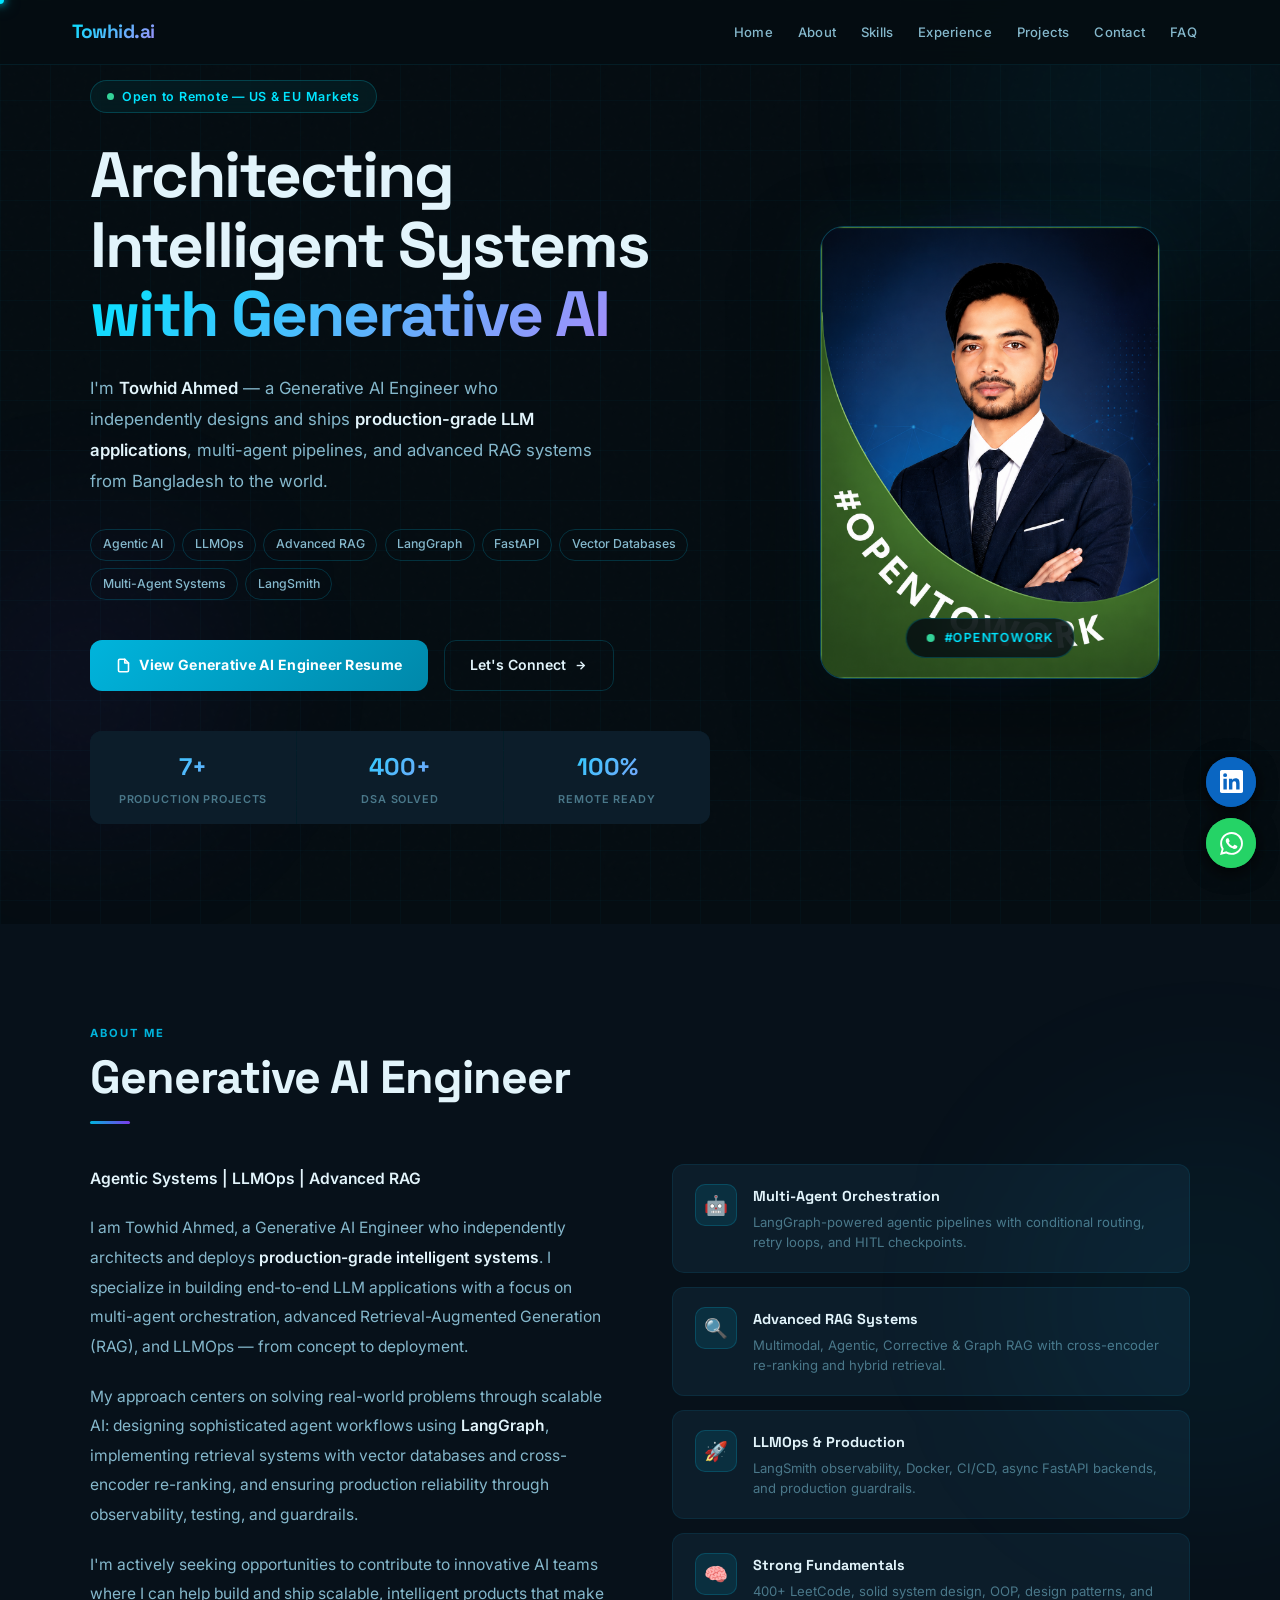
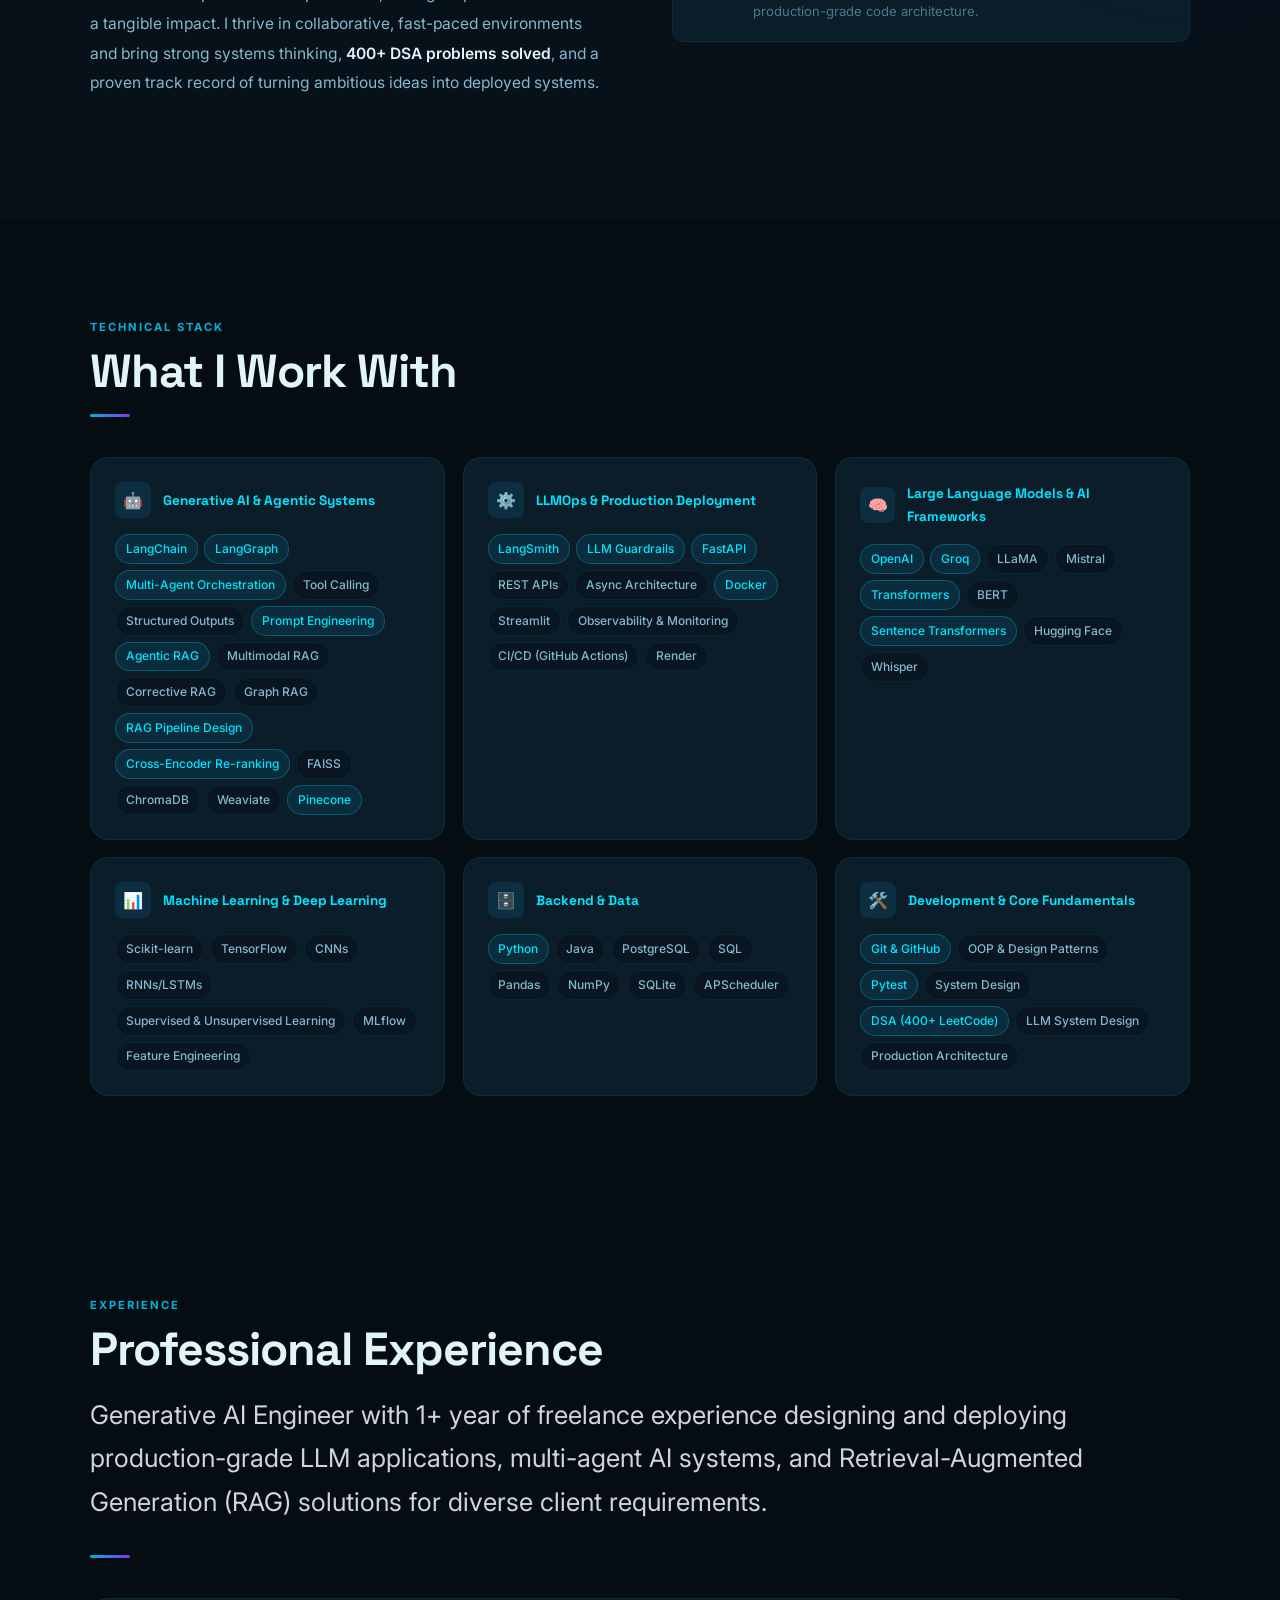
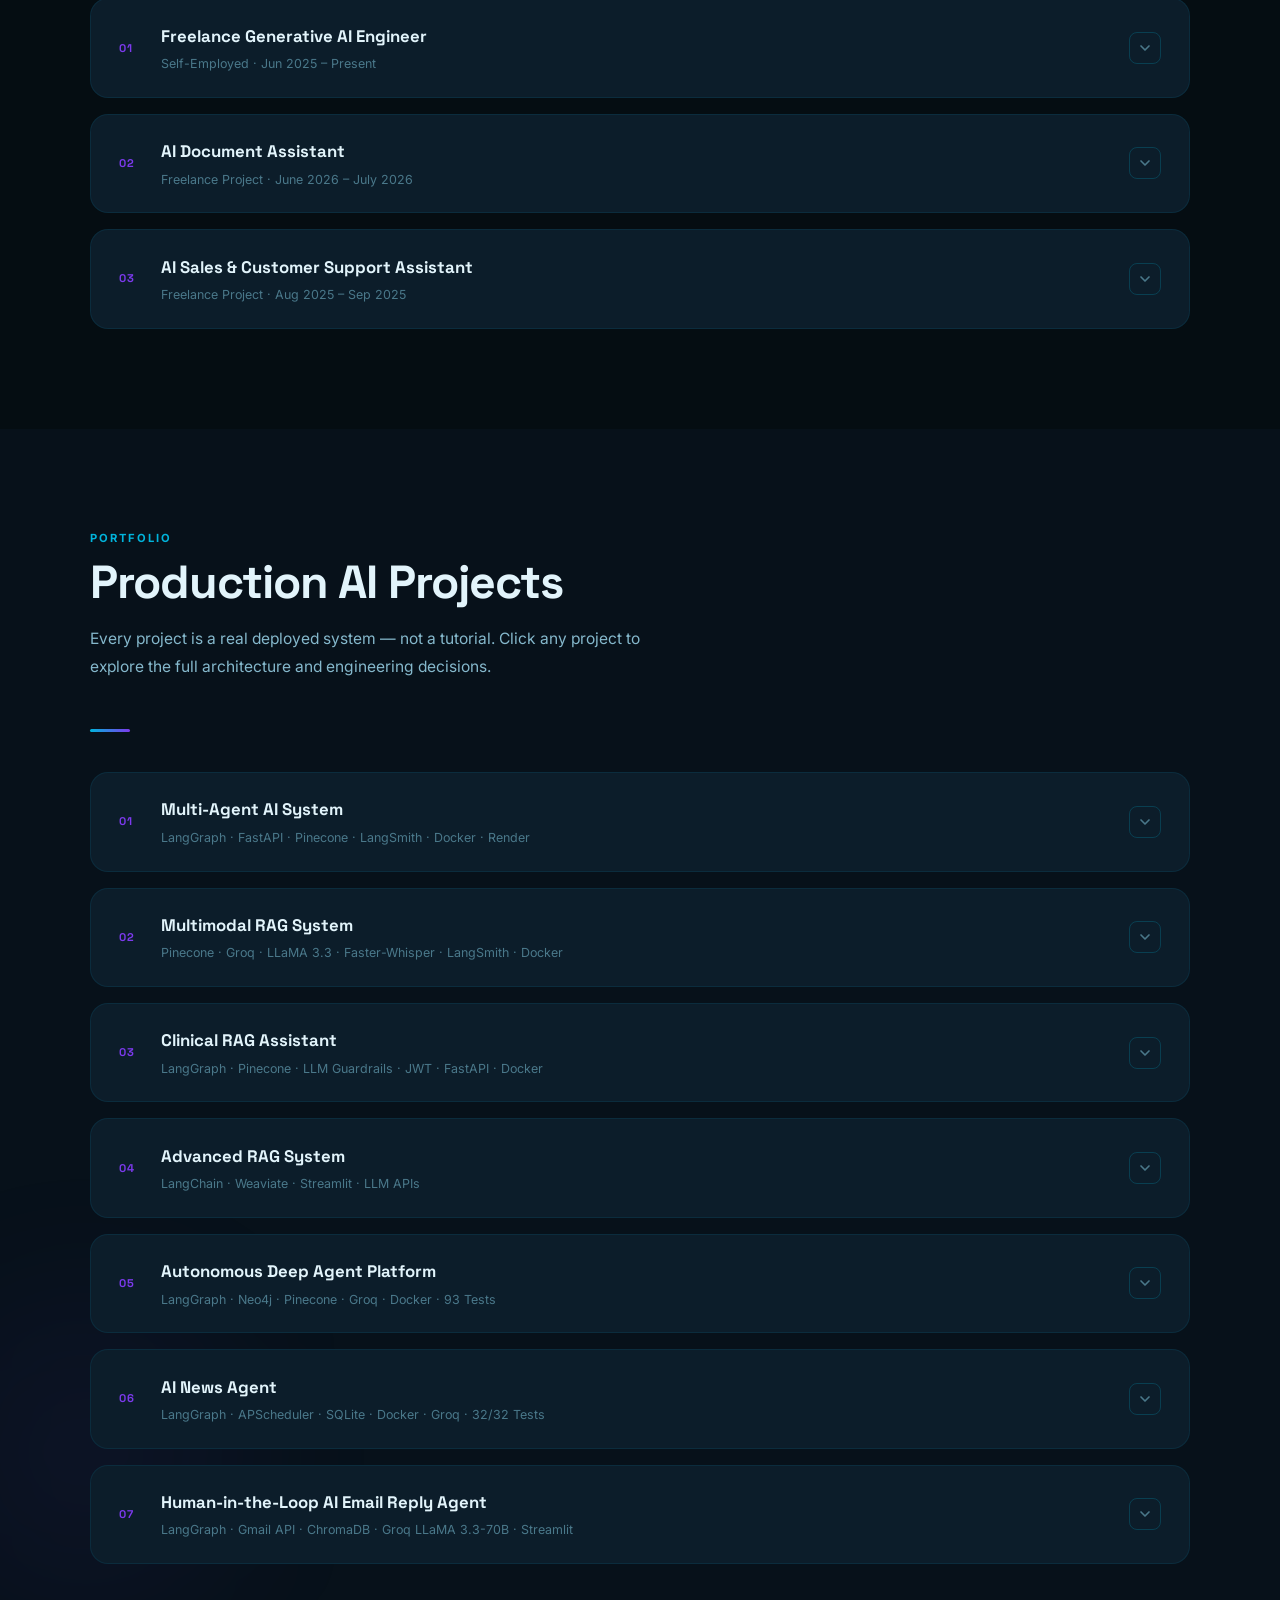
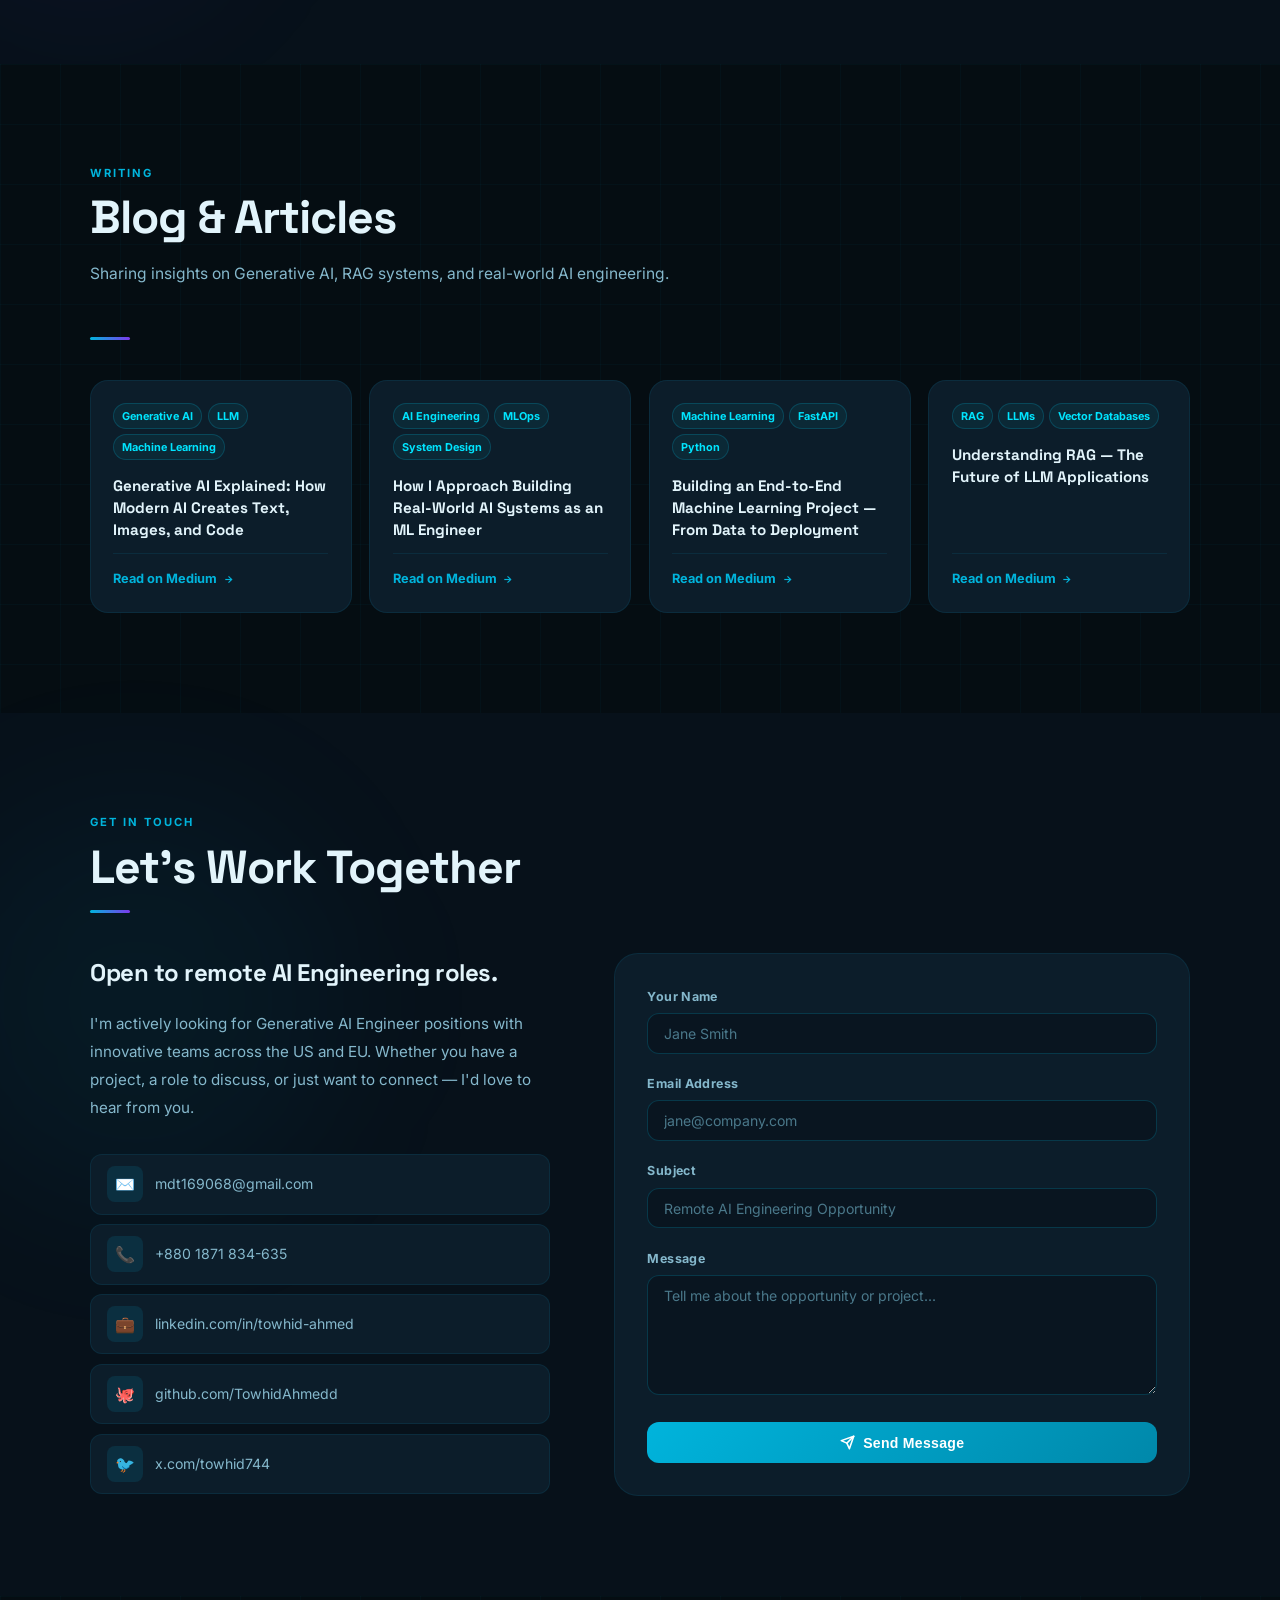
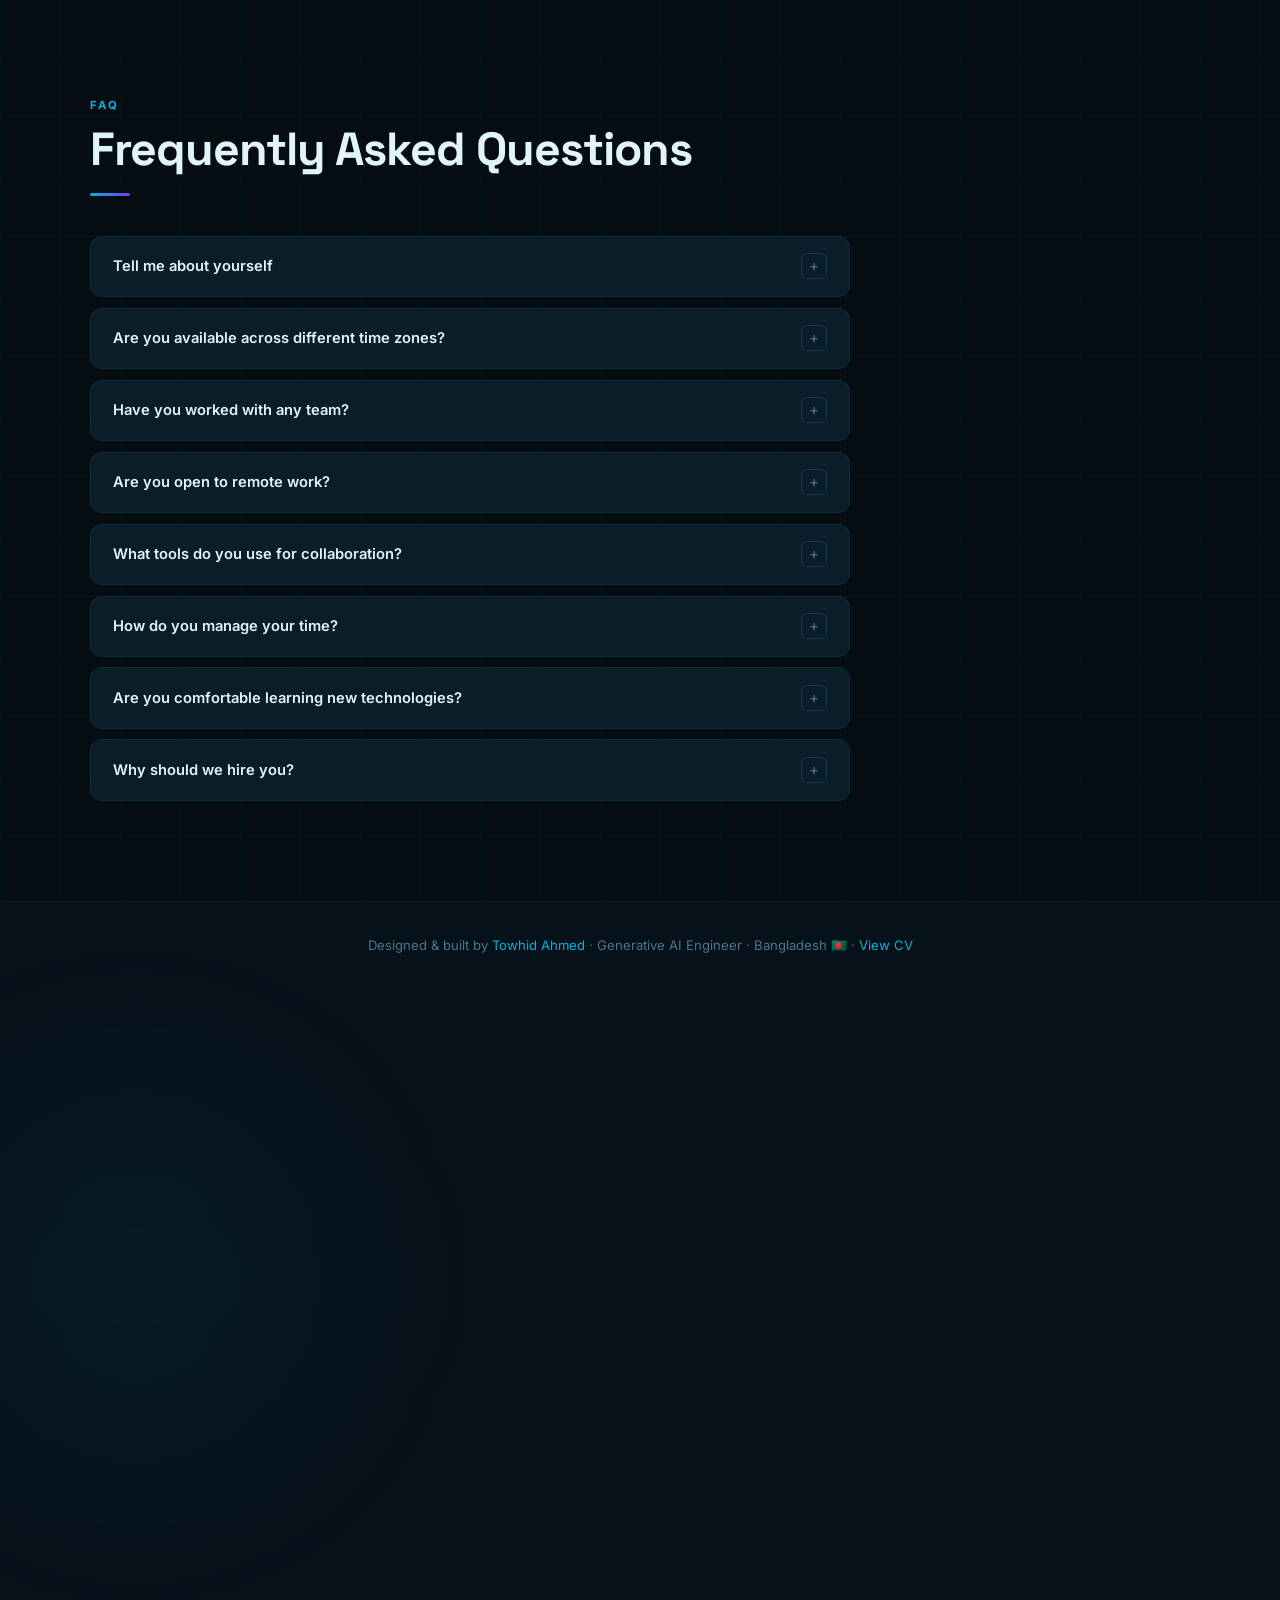
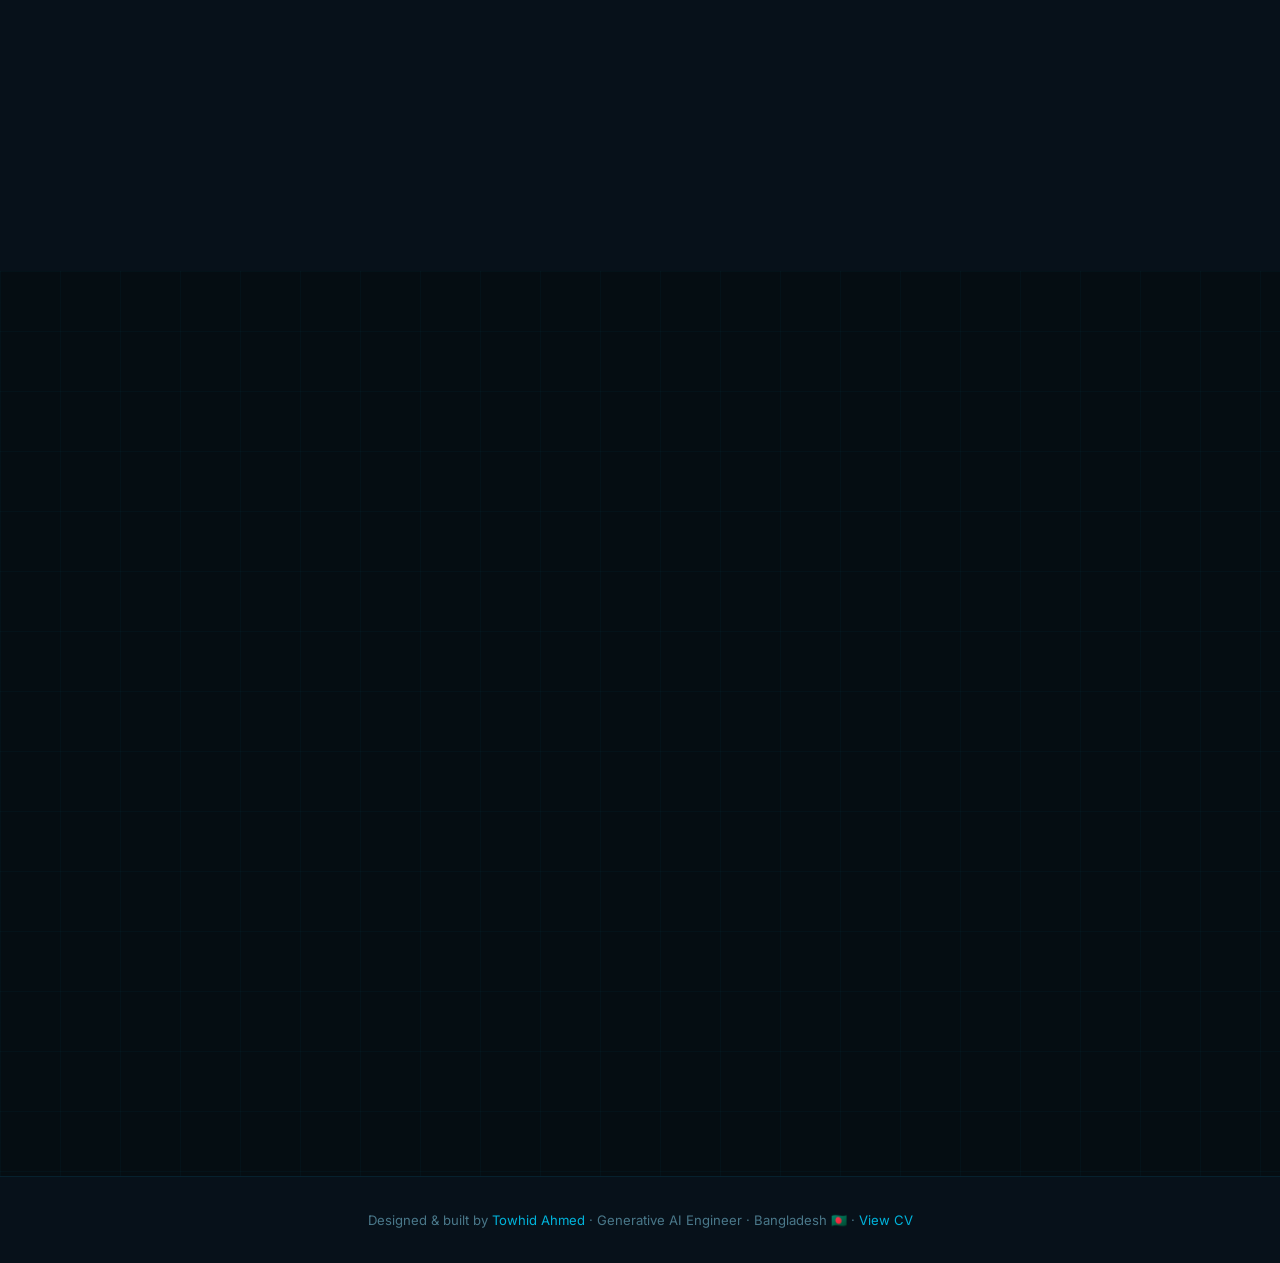
==== commit 53589c6d: "Update index.html" ====
--- a/index.html
+++ b/index.html
@@ -1,5 +1,3 @@
-
-
 
 <!DOCTYPE html>
 <html lang="en">
@@ -46,6 +44,18 @@
 /* ── NOISE OVERLAY ── */
 body::before{content:'';position:fixed;inset:0;background-image:url("data:image/svg+xml,%3Csvg viewBox='0 0 200 200' xmlns='http://www.w3.org/2000/svg'%3E%3Cfilter id='n'%3E%3CfeTurbulence type='fractalNoise' baseFrequency='0.85' numOctaves='4' stitchTiles='stitch'/%3E%3C/filter%3E%3Crect width='100%25' height='100%25' filter='url(%23n)' opacity='0.025'/%3E%3C/svg%3E");pointer-events:none;z-index:0;opacity:.4}
 
+/* ── CUSTOM CURSOR FOLLOW EFFECT ── */
+@media (hover:hover) and (pointer:fine){
+  body{cursor:none}
+  a,button,input,textarea,.pcard,.fi,.hcard,.sc,.bcard,.htag,.pill{cursor:none}
+}
+.cursor-dot{position:fixed;top:0;left:0;width:8px;height:8px;border-radius:50%;background:var(--accent2);pointer-events:none;z-index:10000;transform:translate(-50%,-50%);box-shadow:0 0 8px var(--accent2),0 0 16px rgba(0,229,255,.5);transition:width .25s var(--ease),height .25s var(--ease),background .25s var(--ease);will-change:transform}
+.cursor-ring{position:fixed;top:0;left:0;width:36px;height:36px;border-radius:50%;border:1px solid rgba(0,229,255,.5);pointer-events:none;z-index:9999;transform:translate(-50%,-50%);transition:width .3s var(--ease),height .3s var(--ease),border-color .3s var(--ease),background .3s var(--ease);will-change:transform;backdrop-filter:blur(1px)}
+.cursor-dot.hovering{width:10px;height:10px;background:var(--purple)}
+.cursor-ring.hovering{width:56px;height:56px;border-color:rgba(167,139,250,.6);background:rgba(124,58,237,.08)}
+.cursor-ring.clicking{width:28px;height:28px}
+@media (max-width:900px),(hover:none){.cursor-dot,.cursor-ring{display:none}}
+
 /* ── NAV ── */
 nav{position:fixed;top:0;left:0;right:0;z-index:1000;background:rgba(5,13,18,.88);backdrop-filter:blur(24px);-webkit-backdrop-filter:blur(24px);border-bottom:1px solid var(--border);transition:transform .4s var(--ease)}
 nav.hidden{transform:translateY(-100%)}
@@ -181,10 +191,16 @@
 .pbody.open{display:block}
 .p-tech{display:flex;flex-wrap:wrap;gap:.38rem;margin:1.2rem 0}
 .ttag{font-size:.72rem;padding:.2rem .58rem;border-radius:100px;background:rgba(124,58,237,.1);border:1px solid rgba(167,139,250,.2);color:var(--purple);font-weight:500}
+
+/* FIX: bullets with <strong> tags were breaking because display:flex
+   turned every text node + inline <strong> into separate flex items,
+   which do not wrap together like normal inline text. Switched to a
+   simple block layout with an absolutely-positioned marker instead. */
 .p-bullets{list-style:none;display:flex;flex-direction:column;gap:.7rem;margin-bottom:1.2rem}
-.p-bullets li{display:flex;gap:.7rem;font-size:.88rem;color:var(--text2);line-height:1.65}
-.p-bullets li::before{content:'▸';color:var(--accent);flex-shrink:0;margin-top:.05rem}
+.p-bullets li{position:relative;padding-left:1.35rem;font-size:.88rem;color:var(--text2);line-height:1.65}
+.p-bullets li::before{content:'▸';color:var(--accent);position:absolute;left:0;top:0}
 .p-bullets li strong{color:var(--text);font-weight:600}
+
 .p-links{display:flex;gap:.65rem;flex-wrap:wrap}
 .plink{display:inline-flex;align-items:center;gap:.4rem;font-size:.8rem;font-weight:700;padding:.38rem .95rem;border-radius:8px;text-decoration:none;transition:all var(--t)}
 .plink.gh{border:1px solid var(--border2);color:var(--text2);background:var(--bg3)}
@@ -277,6 +293,10 @@
 </style>
 </head>
 <body>
+
+<!-- CUSTOM CURSOR -->
+<div class="cursor-dot" id="cursorDot"></div>
+<div class="cursor-ring" id="cursorRing"></div>
 
 <!-- NAV -->
 <nav id="navbar">
@@ -334,7 +354,6 @@
       <div class="home-cta">
         <a href="https://genai-resume-seven.vercel.app" target="_blank" rel="noopener" class="btn-p">
           <svg width="15" height="15" viewBox="0 0 24 24" fill="none" stroke="currentColor" stroke-width="2.5" stroke-linecap="round" stroke-linejoin="round"><path d="M14 2H6a2 2 0 0 0-2 2v16a2 2 0 0 0 2 2h12a2 2 0 0 0 2-2V8z"/><polyline points="14 2 14 8 20 8"/></svg>
-          <!-- Generative AI Engineer CV -->
           View Generative AI Engineer Resume
         </a>
         <a href="#contact" class="btn-s">
@@ -351,7 +370,7 @@
     <div class="photo-wrap">
       <div class="photo-glow"></div>
       <div class="photo-card">
-        <img src="towhid_portfolio2.png" alt="Towhid Ahmed — Generative AI Engineer" onerror="this.src='[data-uri]'"/>
+        <img src="towhid_portfolio2.png" alt="Towhid Ahmed — Generative AI Engineer"/>
         <div class="photo-badge">
           <span class="photo-badge-dot"></span>
           <span class="photo-badge-text">#OPENTOWORK</span>
@@ -485,16 +504,10 @@
         </div>
         <div class="pbody">
           <ul class="p-bullets">
-            <!-- <li>Building <strong>production-grade Generative AI applications</strong> for real-world use cases with focus on LLM systems, multi-agent architectures, and RAG pipelines.</li>
+            <li>Building <strong>production-grade Generative AI applications</strong> for real-world use cases with focus on LLM systems, multi-agent architectures, and RAG pipelines.</li>
             <li>Designing and shipping <strong>scalable FastAPI backends</strong>, advanced retrieval systems, and end-to-end AI workflows using LangGraph and LangChain.</li>
             <li>Implementing <strong>LLMOps workflows</strong>, observability via LangSmith, CI/CD automation, and Docker containerization for production deployment.</li>
-            <li>Independently architecting, building, testing, and deploying <strong>7+ production AI systems</strong> from concept to live deployment.</li> -->
-
-            <li>Building production-grade Towhid Generative AI applications for real-world use cases with focus on LLM systems, multi-agent architectures, and RAG pipelines.</li>
-            <li>Designing and shipping scalable FastAPI backends, advanced retrieval systems, and end-to-end AI workflows using LangGraph and LangChain.</li>
-            <li>Implementing LLMOps workflows, observability via LangSmith, CI/CD automation, and Docker containerization for production deployment.</li>
-            <li>Independently architecting, building, testing, and deploying 7+ production AI systems from concept to live deployment.</li> 
-            
+            <li>Independently architecting, building, testing, and deploying <strong>7+ production AI systems</strong> from concept to live deployment.</li>
           </ul>
         </div>
       </div>
@@ -551,14 +564,6 @@
   </div>
 </section>
 
-
-
-
-
-
-
-
-    
 <!-- ═══ PROJECTS ═══ -->
 <section id="experience">
   <div class="orb orb2" style="bottom:5%;right:-5%"></div>
@@ -578,10 +583,10 @@
         <div class="pbody">
           <div class="p-tech"><span class="ttag">Python</span><span class="ttag">LangGraph</span><span class="ttag">FastAPI</span><span class="ttag">Pinecone</span><span class="ttag">LangSmith</span><span class="ttag">Docker</span><span class="ttag">Render</span></div>
           <ul class="p-bullets">
-            <li>Architected a 4-agent LangGraph workflow (Planner → Retrieval → Search → Synthesizer) with a production FastAPI backend (<code>/chat</code>, <code>/upload</code>, <code>/health</code>, <code>/metrics</code>) supporting async-safe execution for reliable cloud deployment.</li>
-            <li>Built an end-to-end RAG pipeline: document ingestion (PDF/TXT/Markdown) → chunking → Pinecone vector retrieval → citation synthesis, integrated with Tavily + DuckDuckGo for grounded, up-to-date responses.</li>
-            <li>Added production observability: LangSmith tracing, structured logging, and in-process latency/error metrics for debugging and workflow evaluation.</li>
-            <li>Deployed via Docker + Render Blueprint with health checks and optimizations suitable for free-tier, remote-accessible hosting.</li>
+            <li>Architected a <strong>4-agent LangGraph workflow</strong> (Planner → Retrieval → Search → Synthesizer) with a production FastAPI backend (<code>/chat</code>, <code>/upload</code>, <code>/health</code>, <code>/metrics</code>) supporting async-safe execution for reliable cloud deployment.</li>
+            <li>Built an end-to-end <strong>RAG pipeline</strong>: document ingestion (PDF/TXT/Markdown) → chunking → Pinecone vector retrieval → citation synthesis, integrated with Tavily + DuckDuckGo for grounded, up-to-date responses.</li>
+            <li>Added <strong>production observability</strong>: LangSmith tracing, structured logging, and in-process latency/error metrics for debugging and workflow evaluation.</li>
+            <li>Deployed via <strong>Docker + Render Blueprint</strong> with health checks and optimizations suitable for free-tier, remote-accessible hosting.</li>
           </ul>
           <div class="p-links">
             <a class="plink gh" href="https://github.com/TowhidAhmedd/multi-agent-AI-Orchestrator/tree/main" target="_blank" rel="noopener">
@@ -605,9 +610,9 @@
         <div class="pbody">
           <div class="p-tech"><span class="ttag">FastAPI</span><span class="ttag">Streamlit</span><span class="ttag">Pinecone</span><span class="ttag">Groq</span><span class="ttag">Faster-Whisper</span><span class="ttag">LangSmith</span><span class="ttag">Docker</span></div>
           <ul class="p-bullets">
-            <li>Architected production-grade multimodal RAG (PDF, audio, video) with Faster-Whisper transcription and semantic chunking; implemented two-stage retrieval (Pinecone + Cross-Encoder re-ranking), reducing latency by 60% and improving relevance scores by 25%.</li>
-            <li>Built async FastAPI backend with Groq LLM integration (3 model options), TTL-based query caching, and structured error handling; achieved &lt;2s P95 latency on cached queries with 100% test pass rate (76 unit tests).</li>
-            <li>Deployed full-stack on Render with Docker containerization, automated CI/CD via GitHub, and LangSmith observability for production monitoring.</li>
+            <li>Architected production-grade <strong>multimodal RAG</strong> (PDF, audio, video) with Faster-Whisper transcription and semantic chunking; implemented <strong>two-stage retrieval</strong> (Pinecone + Cross-Encoder re-ranking), reducing latency by <strong>60%</strong> and improving relevance scores by <strong>25%</strong>.</li>
+            <li>Built async FastAPI backend with Groq LLM integration (3 model options), TTL-based query caching, and structured error handling; achieved <strong>&lt;2s P95 latency</strong> on cached queries with <strong>100% test pass rate</strong> (76 unit tests).</li>
+            <li>Deployed full-stack on Render with <strong>Docker containerization</strong>, automated CI/CD via GitHub, and LangSmith observability for production monitoring.</li>
           </ul>
           <div class="p-links">
             <a class="plink gh" href="https://github.com/TowhidAhmedd/Multimodel-Rag-With-LLMOps/tree/main" target="_blank" rel="noopener">
@@ -627,10 +632,10 @@
         <div class="pbody">
           <div class="p-tech"><span class="ttag">LangGraph</span><span class="ttag">Pinecone</span><span class="ttag">LLM Guardrails</span><span class="ttag">Tavily</span><span class="ttag">Streamlit</span><span class="ttag">JWT</span><span class="ttag">Docker</span></div>
           <ul class="p-bullets">
-            <li>Architected production-grade medical education AI with a 4-agent LangGraph workflow (Router → Safety → Retrieval → Answer) and automatic fallback between WEB_ONLY, DOC_ONLY, and HYBRID search modes.</li>
+            <li>Architected production-grade medical education AI with a <strong>4-agent LangGraph workflow</strong> (Router → Safety → Retrieval → Answer) and automatic fallback between WEB_ONLY, DOC_ONLY, and HYBRID search modes.</li>
             <li>Implemented RAG pipeline: PDF/DOCX/TXT ingestion → BAAI/bge embeddings → Pinecone retrieval → FlashRank re-ranking → page-level citations with domain whitelist (NIH, CDC, WHO, Mayo Clinic).</li>
-            <li>Engineered an industry-leading 4-layer medical safety system: (1) regex input filter, (2) LLM safety agent, (3) retrieval threshold guard, (4) output regex filter — blocking diagnosis, dosage, and injection attacks.</li>
-            <li>Built secure FastAPI backend with JWT auth, API key validation, SlowAPI rate limiting, Pydantic v2 validation, and multipart file enforcement.</li>
+            <li>Engineered an <strong>industry-leading 4-layer medical safety system</strong>: (1) regex input filter, (2) LLM safety agent, (3) retrieval threshold guard, (4) output regex filter — blocking diagnosis, dosage, and injection attacks.</li>
+            <li>Built secure FastAPI backend with <strong>JWT auth</strong>, API key validation, SlowAPI rate limiting, Pydantic v2 validation, and multipart file enforcement.</li>
           </ul>
           <div class="p-links">
             <a class="plink gh" href="https://github.com/TowhidAhmedd/Clinical-AI/tree/main" target="_blank" rel="noopener">
@@ -650,9 +655,9 @@
         <div class="pbody">
           <div class="p-tech"><span class="ttag">Python</span><span class="ttag">LangChain</span><span class="ttag">Weaviate</span><span class="ttag">LLM APIs</span><span class="ttag">Streamlit</span></div>
           <ul class="p-bullets">
-            <li>Designed an LLM-based retrieval system and AI research assistant for semantic document search and QA over ML research papers.</li>
-            <li>Built an end-to-end RAG pipeline covering PDF ingestion, intelligent chunking, embedding generation, Weaviate vector search, and LLM-based response generation.</li>
-            <li>Designed a modular architecture separating ingestion, retrieval, LLM orchestration, and UI layers — delivering context-grounded responses that reduce hallucinations.</li>
+            <li>Designed an LLM-based retrieval system and <strong>AI research assistant</strong> for semantic document search and QA over ML research papers.</li>
+            <li>Built an end-to-end RAG pipeline covering PDF ingestion, intelligent chunking, embedding generation, <strong>Weaviate vector search</strong>, and LLM-based response generation.</li>
+            <li>Designed a modular architecture separating ingestion, retrieval, LLM orchestration, and UI layers — delivering context-grounded responses that <strong>reduce hallucinations</strong>.</li>
           </ul>
           <div class="p-links">
             <a class="plink gh" href="https://github.com/TowhidAhmedd/Advanced_Rag_ML_Research_Assistant/tree/main" target="_blank" rel="noopener">
@@ -672,10 +677,10 @@
         <div class="pbody">
           <div class="p-tech"><span class="ttag">LangGraph</span><span class="ttag">Neo4j</span><span class="ttag">Pinecone</span><span class="ttag">Groq</span><span class="ttag">Streamlit</span><span class="ttag">Docker</span></div>
           <ul class="p-bullets">
-            <li>Architected an 8-node LangGraph agent graph with conditional routing, retry loops, and HITL checkpoints that autonomously plans, researches, retrieves, executes, and self-verifies complex multi-step goals.</li>
-            <li>Built a hybrid RAG pipeline combining Pinecone semantic vector search with Neo4j graph traversal — extracting entities/relationships via LLM and fusing both retrieval paths for relationship-aware intelligence.</li>
-            <li>Implemented a Verifier Agent scoring answers on accuracy, completeness, relevance, and clarity; detects hallucinations by comparing claims against grounding context and triggers automated retry loops.</li>
-            <li>Shipped production infrastructure with multi-stage Docker, Docker Compose, LangSmith observability, multi-provider LLM support, and 93 passing tests.</li>
+            <li>Architected an <strong>8-node LangGraph agent graph</strong> with conditional routing, retry loops, and HITL checkpoints that autonomously plans, researches, retrieves, executes, and self-verifies complex multi-step goals.</li>
+            <li>Built a <strong>hybrid RAG pipeline</strong> combining Pinecone semantic vector search with Neo4j graph traversal — extracting entities/relationships via LLM and fusing both retrieval paths for relationship-aware intelligence.</li>
+            <li>Implemented a <strong>Verifier Agent</strong> scoring answers on accuracy, completeness, relevance, and clarity; detects hallucinations by comparing claims against grounding context and triggers automated retry loops.</li>
+            <li>Shipped production infrastructure with multi-stage Docker, Docker Compose, LangSmith observability, multi-provider LLM support, and <strong>93 passing tests</strong>.</li>
           </ul>
           <div class="p-links">
             <a class="plink gh" href="https://github.com/TowhidAhmedd/agent-deepagent/tree/main" target="_blank" rel="noopener">
@@ -695,10 +700,10 @@
         <div class="pbody">
           <div class="p-tech"><span class="ttag">LangGraph</span><span class="ttag">LangChain</span><span class="ttag">FastAPI</span><span class="ttag">APScheduler</span><span class="ttag">SQLite</span><span class="ttag">Docker</span><span class="ttag">Groq</span></div>
           <ul class="p-bullets">
-            <li>Built a fully automated AI news intelligence system using an 8-node LangGraph multi-agent pipeline (Discovery → Extraction → Scoring → Dedup → Summarization → Ranking → Newsletter → Email) delivering formatted HTML briefings daily at 6:30 AM — 100% free-tier.</li>
-            <li>Engineered stateful async workflow with 8 independently error-resilient agents across 18 RSS sources, using parallel batch scoring (5 articles/call, 3 parallel calls) to minimize latency and token costs.</li>
-            <li>Implemented two-stage deduplication< (URL normalization + Jaccard title similarity) eliminating syndicated duplicates without LLM calls; built a provider-agnostic LLM factory (Groq/OpenRouter/Gemini) enabling zero-code switching.</li>
-            <li>Deployed via Docker Compose with APScheduler cron, FastAPI dashboard, LangSmith distributed tracing, and 32/32 test coverage (unit, integration, end-to-end).</li>
+            <li>Built a fully automated AI news intelligence system using an <strong>8-node LangGraph multi-agent pipeline</strong> (Discovery → Extraction → Scoring → Dedup → Summarization → Ranking → Newsletter → Email) delivering formatted HTML briefings daily at 6:30 AM — 100% free-tier.</li>
+            <li>Engineered stateful async workflow with 8 independently error-resilient agents across <strong>18 RSS sources</strong>, using <strong>parallel batch scoring</strong> (5 articles/call, 3 parallel calls) to minimize latency and token costs.</li>
+            <li>Implemented <strong>two-stage deduplication</strong> (URL normalization + Jaccard title similarity) eliminating syndicated duplicates without LLM calls; built a provider-agnostic LLM factory (Groq/OpenRouter/Gemini) enabling zero-code switching.</li>
+            <li>Deployed via Docker Compose with APScheduler cron, FastAPI dashboard, LangSmith distributed tracing, and <strong>32/32 test coverage</strong> (unit, integration, end-to-end).</li>
           </ul>
           <div class="p-links">
             <a class="plink gh" href="https://github.com/TowhidAhmedd/agent-ai-news" target="_blank" rel="noopener">
@@ -718,10 +723,10 @@
         <div class="pbody">
           <div class="p-tech"><span class="ttag">LangGraph</span><span class="ttag">FastAPI</span><span class="ttag">Groq</span><span class="ttag">Gmail API</span><span class="ttag">ChromaDB</span><span class="ttag">Streamlit</span><span class="ttag">Docker</span></div>
           <ul class="p-bullets">
-            <li>Architected a 7-node LangGraph stateful pipeline (fetch → classify → context retrieval → draft → safety review → human approval → send) with a hard interrupt/resume mechanism — zero emails are ever sent without explicit human approval</strong>.</li>
-            <li>Engineered multi-layer HITL safety across three independent enforcement points (routing edge, node-level gate, API validation) so no single failure mode can bypass human control; LLM safety review agent scores drafts for hallucinations, incorrect promises, and sensitive data leakage.</li>
-            <li>Built a ChromaDB vector memory system retrieving semantically similar past threads, approved drafts, and company knowledge to generate context-aware, personalized replies via cosine similarity search.</li>
-            <li>Delivered full-stack Streamlit approval dashboard with inline draft editing, one-click approve/reject, risk score display, and agent analytics — 80%+ test coverage.</li>
+            <li>Architected a <strong>7-node LangGraph stateful pipeline</strong> (fetch → classify → context retrieval → draft → safety review → human approval → send) with a hard interrupt/resume mechanism — <strong>zero emails are ever sent without explicit human approval</strong>.</li>
+            <li>Engineered <strong>multi-layer HITL safety across three independent enforcement points</strong> (routing edge, node-level gate, API validation) so no single failure mode can bypass human control; LLM safety review agent scores drafts for hallucinations, incorrect promises, and sensitive data leakage.</li>
+            <li>Built a <strong>ChromaDB vector memory system</strong> retrieving semantically similar past threads, approved drafts, and company knowledge to generate context-aware, personalized replies via cosine similarity search.</li>
+            <li>Delivered full-stack Streamlit approval dashboard with inline draft editing, one-click approve/reject, risk score display, and agent analytics — <strong>80%+ test coverage</strong>.</li>
           </ul>
           <div class="p-links">
             <a class="plink gh" href="https://github.com/TowhidAhmedd/agent-email-replay/tree/main" target="_blank" rel="noopener">
@@ -735,10 +740,6 @@
     </div>
   </div>
 </section>
-
-
-
-  
 
 <!-- ═══ BLOG ═══ -->
 <section id="blog">
@@ -843,6 +844,44 @@
 </div>
 
 <script>
+// ═══ CUSTOM CURSOR FOLLOW EFFECT ═══
+(function(){
+  var dot = document.getElementById('cursorDot');
+  var ring = document.getElementById('cursorRing');
+  if(!dot || !ring) return;
+  if(window.matchMedia('(hover: none), (pointer: coarse)').matches) return;
+
+  var mouseX = -100, mouseY = -100;
+  var ringX = -100, ringY = -100;
+
+  window.addEventListener('mousemove', function(e){
+    mouseX = e.clientX;
+    mouseY = e.clientY;
+    dot.style.transform = 'translate(' + mouseX + 'px,' + mouseY + 'px) translate(-50%,-50%)';
+  }, {passive:true});
+
+  function loop(){
+    // easing so the ring trails behind the dot
+    ringX += (mouseX - ringX) * 0.16;
+    ringY += (mouseY - ringY) * 0.16;
+    ring.style.transform = 'translate(' + ringX + 'px,' + ringY + 'px) translate(-50%,-50%)';
+    requestAnimationFrame(loop);
+  }
+  requestAnimationFrame(loop);
+
+  window.addEventListener('mousedown', function(){ ring.classList.add('clicking'); }, {passive:true});
+  window.addEventListener('mouseup', function(){ ring.classList.remove('clicking'); }, {passive:true});
+
+  document.addEventListener('mouseleave', function(){ dot.style.opacity = '0'; ring.style.opacity = '0'; });
+  document.addEventListener('mouseenter', function(){ dot.style.opacity = '1'; ring.style.opacity = '1'; });
+
+  var hoverSelector = 'a, button, input, textarea, .pcard, .fi, .hcard, .sc, .bcard, .htag, .pill, .clink, .fbtn';
+  document.querySelectorAll(hoverSelector).forEach(function(el){
+    el.addEventListener('mouseenter', function(){ dot.classList.add('hovering'); ring.classList.add('hovering'); });
+    el.addEventListener('mouseleave', function(){ dot.classList.remove('hovering'); ring.classList.remove('hovering'); });
+  });
+})();
+
 // Nav hide/show
 let lastY=0;const nav=document.getElementById('navbar');
 window.addEventListener('scroll',()=>{const y=window.scrollY;if(y>lastY&&y>80)nav.classList.add('hidden');else nav.classList.remove('hidden');lastY=y},{passive:true});
@@ -871,87 +910,6 @@
 }
 
 // Contact
-// function sendMsg(){
-//   const n=document.getElementById('cf-name').value.trim(),e=document.getElementById('cf-email').value.trim(),s=document.getElementById('cf-subject').value.trim(),m=document.getElementById('cf-msg').value.trim(),fb=document.getElementById('cf-fb');
-//   if(!n||!e||!m){fb.textContent='Please fill in name, email, and message.';fb.style.color='#f87171';fb.style.display='block';return}
-//   window.open(`mailto:mdt169068@gmail.com?subject=${encodeURIComponent(s||'Portfolio Contact')}&body=${encodeURIComponent('Name: '+n+'\nEmail: '+e+'\n\n'+m)}`);
-//   fb.textContent='✓ Email client opened. Thank you for reaching out!';fb.style.color='#34d399';fb.style.display='block';
-//   document.getElementById('cf-name').value='';document.getElementById('cf-email').value='';document.getElementById('cf-subject').value='';document.getElementById('cf-msg').value='';
-// }
-
-
-
-// async function sendMsg() {
-//   const n  = document.getElementById('cf-name').value.trim();
-//   const e  = document.getElementById('cf-email').value.trim();
-//   const s  = document.getElementById('cf-subject').value.trim();
-//   const m  = document.getElementById('cf-msg').value.trim();
-//   const fb = document.getElementById('cf-fb');
-
-//   // ── validation ──
-//   if (!n || !e || !m) {
-//     fb.textContent = 'Please fill in name, email, and message.';
-//     fb.style.color = '#f87171';
-//     fb.style.display = 'block';
-//     return;
-//   }
-
-//   try {
-//     const mailtoLink =
-//       'mailto:mdt169068@gmail.com' +
-//       '?subject=' + encodeURIComponent(s || 'Portfolio Contact from ' + n) +
-//       '&body=' + encodeURIComponent(
-//         'From: ' + n + ' (' + e + ')\n\nMessage:\n' + m
-//       );
-
-//     window.location.href = mailtoLink;
-
-//     // clear fields
-//     document.getElementById('cf-name').value    = '';
-//     document.getElementById('cf-email').value   = '';
-//     document.getElementById('cf-subject').value = '';
-//     document.getElementById('cf-msg').value     = '';
-
-//     // fallback message after short delay
-//     setTimeout(() => {
-//       fb.innerHTML =
-//         '<strong style="color:#e2f4fb">✓ Message prepared successfully.</strong><br><br>' +
-//         '<span style="color:#85b8cc">Your email client should have opened with the message ready to send.<br>' +
-//         'If it did not open, you can reach me directly through any of the channels below:</span><br><br>' +
-//         '<span style="display:flex;flex-direction:column;gap:.4rem">' +
-//           '<span>📧 <a href="mailto:mdt169068@gmail.com" style="color:#00b4dc;text-decoration:none">mdt169068@gmail.com</a></span>' +
-//           '<span>💬 <a href="https://wa.me/8801871834635" style="color:#00b4dc;text-decoration:none">WhatsApp — +880 1871 834-635</a></span>' +
-//           '<span>💼 <a href="https://www.linkedin.com/in/towhid-ahmed-5ba096354/" target="_blank" style="color:#00b4dc;text-decoration:none">LinkedIn — Towhid Ahmed</a></span>' +
-//         '</span>';
-//       fb.style.color        = '#85b8cc';
-//       fb.style.background   = 'rgba(0,180,220,.06)';
-//       fb.style.border       = '1px solid rgba(0,180,220,.2)';
-//       fb.style.borderRadius = '10px';
-//       fb.style.padding      = '1rem 1.1rem';
-//       fb.style.display      = 'block';
-//     }, 1000);
-
-//   } catch (error) {
-//     fb.innerHTML =
-//       '<strong style="color:#f87171">⚠ Something went wrong.</strong><br><br>' +
-//       '<span style="color:#85b8cc">No worries — you can reach me directly through any of the channels below:</span><br><br>' +
-//       '<span style="display:flex;flex-direction:column;gap:.4rem">' +
-//         '<span>📧 <a href="mailto:mdt169068@gmail.com" style="color:#00b4dc;text-decoration:none">mdt169068@gmail.com</a></span>' +
-//         '<span>💬 <a href="https://wa.me/8801871834635" style="color:#00b4dc;text-decoration:none">WhatsApp — +880 1871 834-635</a></span>' +
-//         '<span>💼 <a href="https://www.linkedin.com/in/towhid-ahmed-5ba096354/" target="_blank" style="color:#00b4dc;text-decoration:none">LinkedIn — Towhid Ahmed</a></span>' +
-//       '</span>';
-//     fb.style.color        = '#85b8cc';
-//     fb.style.background   = 'rgba(248,113,113,.06)';
-//     fb.style.border       = '1px solid rgba(248,113,113,.2)';
-//     fb.style.borderRadius = '10px';
-//     fb.style.padding      = '1rem 1.1rem';
-//     fb.style.display      = 'block';
-//   }
-// }
-
-
-
-
 async function sendMsg() {
   const n  = document.getElementById('cf-name').value.trim();
   const e  = document.getElementById('cf-email').value.trim();
@@ -1026,10 +984,190 @@
     '<svg width="15" height="15" viewBox="0 0 24 24" fill="none" stroke="currentColor" stroke-width="2.5" stroke-linecap="round" stroke-linejoin="round"><line x1="22" y1="2" x2="11" y2="13"/><polygon points="22 2 15 22 11 13 2 9 22 2"/></svg>' +
     ' Send Message';
 }
-
-
-
-
 </script>
 </body>
 </html>
+
+
+
+  
+<!-- 
+<!-- ═══ CONTACT ═══ -->
+<!-- Towhid -->
+<section id="contact">
+  <div class="orb orb1" style="top:10%;left:-5%"></div>
+  <div class="container" style="position:relative;z-index:1">
+    <p class="sec-label rev">Get in Touch</p>
+    <h2 class="sec-title rev">Let's Work Together</h2>
+    <div class="divider rev"></div>
+    <div class="contact-grid">
+      <div class="c-info rev">
+        <h3>Open to remote AI Engineering roles.</h3>
+        <p>I'm actively looking for Generative AI Engineer positions with innovative teams across the US and EU. Whether you have a project, a role to discuss, or just want to connect — I'd love to hear from you.</p>
+        <div class="c-links">
+          <a class="clink" href="mailto:mdt169068@gmail.com"><div class="cicon">✉️</div>mdt169068@gmail.com</a>
+          <a class="clink" href="tel:+8801871834635"><div class="cicon">📞</div>+880 1871 834-635</a>
+          <a class="clink" href="https://www.linkedin.com/in/towhid-ahmed-5ba096354/" target="_blank" rel="noopener"><div class="cicon">💼</div>linkedin.com/in/towhid-ahmed</a>
+          <a class="clink" href="https://github.com/TowhidAhmedd" target="_blank" rel="noopener"><div class="cicon">🐙</div>github.com/TowhidAhmedd</a>
+          <a class="clink" href="https://x.com/towhid744" target="_blank" rel="noopener"><div class="cicon">🐦</div>x.com/towhid744</a>
+        </div>
+      </div>
+      <div class="cf-wrap rev d1">
+        <div class="fg"><label class="flbl">Your Name</label><input class="fc" type="text" id="cf-name" placeholder="Jane Smith"/></div>
+        <div class="fg"><label class="flbl">Email Address</label><input class="fc" type="email" id="cf-email" placeholder="jane@company.com"/></div>
+        <div class="fg"><label class="flbl">Subject</label><input class="fc" type="text" id="cf-subject" placeholder="Remote AI Engineering Opportunity"/></div>
+        <div class="fg"><label class="flbl">Message</label><textarea class="fc" id="cf-msg" placeholder="Tell me about the opportunity or project..."></textarea></div>
+        <button class="btn-p" style="width:100%;justify-content:center" onclick="sendMsg()">
+          <svg width="15" height="15" viewBox="0 0 24 24" fill="none" stroke="currentColor" stroke-width="2.5" stroke-linecap="round" stroke-linejoin="round"><line x1="22" y1="2" x2="11" y2="13"/><polygon points="22 2 15 22 11 13 2 9 22 2"/></svg>
+          Send Message
+        </button>
+        <p id="cf-fb" style="margin-top:1rem;font-size:.82rem;text-align:center;display:none"></p>
+      </div>
+    </div>
+  </div>
+</section>
+
+<!-- ═══ FAQ ═══ -->
+<section id="faq">
+  <div class="grid-bg"></div>
+  <div class="container" style="position:relative;z-index:1">
+    <p class="sec-label rev">FAQ</p>
+    <h2 class="sec-title rev">Frequently Asked Questions</h2>
+    <div class="divider rev"></div>
+    <div class="faq-list">
+      <div class="fi rev" onclick="toggleFaq(this)"><div class="fi-q"><h4>Tell me about yourself</h4><div class="fi-icon">+</div></div><div class="fi-a"><div class="fi-a-inner">I'm Towhid Ahmed, a Generative AI Engineer focused on building production-grade LLM applications, Agentic AI systems, and advanced RAG solutions. I specialize in designing end-to-end AI systems using LangGraph, LangChain, vector databases, and LLMOps practices — from retrieval pipelines to deployment and monitoring.<br><br>I have built real-world AI solutions including multi-agent systems, autonomous agents, multimodal RAG applications, and intelligent AI assistants. With strong software engineering fundamentals and 400+ DSA problems solved, I combine AI expertise with scalable system design to build reliable, impactful intelligent products.</div></div></div>
+      <div class="fi rev d1" onclick="toggleFaq(this)"><div class="fi-q"><h4>Are you available across different time zones?</h4><div class="fi-icon">+</div></div><div class="fi-a"><div class="fi-a-inner">I am based in Bangladesh (GMT+6), but I am flexible and comfortable working in different time zones depending on team requirements. Overlap with US and EU working hours is manageable for async-first remote teams.</div></div></div>
+      <div class="fi rev d2" onclick="toggleFaq(this)"><div class="fi-q"><h4>Have you worked with any team?</h4><div class="fi-icon">+</div></div><div class="fi-a"><div class="fi-a-inner">I have primarily worked independently on my projects, which helped me develop strong self-learning and problem-solving skills. I am comfortable collaborating with teams and using tools like GitHub for version control and project management.</div></div></div>
+      <div class="fi rev" onclick="toggleFaq(this)"><div class="fi-q"><h4>Are you open to remote work?</h4><div class="fi-icon">+</div></div><div class="fi-a"><div class="fi-a-inner">Yes, I am actively seeking remote opportunities and am comfortable working in distributed teams. Remote-first is my preferred setup.</div></div></div>
+      <div class="fi rev d1" onclick="toggleFaq(this)"><div class="fi-q"><h4>What tools do you use for collaboration?</h4><div class="fi-icon">+</div></div><div class="fi-a"><div class="fi-a-inner">I use Git and GitHub for version control and collaboration. I am also familiar with communication and project management tools like Slack, Trello, and Jira.</div></div></div>
+      <div class="fi rev d2" onclick="toggleFaq(this)"><div class="fi-q"><h4>How do you manage your time?</h4><div class="fi-icon">+</div></div><div class="fi-a"><div class="fi-a-inner">I prioritize tasks based on importance and deadlines. I break work into smaller, trackable tasks and follow a structured approach to complete projects efficiently and on schedule.</div></div></div>
+      <div class="fi rev" onclick="toggleFaq(this)"><div class="fi-q"><h4>Are you comfortable learning new technologies?</h4><div class="fi-icon">+</div></div><div class="fi-a"><div class="fi-a-inner">Absolutely. I actively learn and explore new technologies with a strong focus on Generative AI, LLMs, agentic systems, RAG architectures, and emerging AI tools. I enjoy quickly adapting to new technologies and applying them to build practical, real-world solutions.</div></div></div>
+      <div class="fi rev d1" onclick="toggleFaq(this)"><div class="fi-q"><h4>Why should we hire you?</h4><div class="fi-icon">+</div></div><div class="fi-a"><div class="fi-a-inner">I bring hands-on experience designing and building end-to-end Generative AI systems — including LLM applications, RAG pipelines, and agent-based workflows — with a proven ability to independently learn, build, and deploy real-world AI solutions. I am highly motivated to contribute to an AI team, solve challenging problems, and continuously push my technical skills forward.</div></div></div>
+    </div>
+  </div>
+</section>
+
+<!-- FOOTER -->
+<footer>
+  <p>Designed &amp; built by <a href="#home">Towhid Ahmed</a> · Generative AI Engineer · Bangladesh 🇧🇩 · <a href="https://genai-resume-seven.vercel.app" target="_blank">View CV</a></p>
+</footer>
+
+<!-- FLOATING BTNS -->
+<div class="float-btns">
+  <a class="fbtn li" href="https://www.linkedin.com/in/towhid-ahmed-5ba096354/" target="_blank" rel="noopener" aria-label="LinkedIn">
+    <svg viewBox="0 0 24 24"><path d="M20.447 20.452h-3.554v-5.569c0-1.328-.027-3.037-1.852-3.037-1.853 0-2.136 1.445-2.136 2.939v5.667H9.351V9h3.414v1.561h.046c.477-.9 1.637-1.85 3.37-1.85 3.601 0 4.267 2.37 4.267 5.455v6.286zM5.337 7.433a2.062 2.062 0 01-2.063-2.065 2.064 2.064 0 112.063 2.065zm1.782 13.019H3.555V9h3.564v11.452zM22.225 0H1.771C.792 0 0 .774 0 1.729v20.542C0 23.227.792 24 1.771 24h20.451C23.2 24 24 23.227 24 22.271V1.729C24 .774 23.2 0 22.222 0h.003z"/></svg>
+  </a>
+  <a class="fbtn wa" href="https://wa.me/8801871834635" target="_blank" rel="noopener" aria-label="WhatsApp">
+    <svg viewBox="0 0 24 24"><path d="M17.472 14.382c-.297-.149-1.758-.867-2.03-.967-.273-.099-.471-.148-.67.15-.197.297-.767.966-.94 1.164-.173.199-.347.223-.644.075-.297-.15-1.255-.463-2.39-1.475-.883-.788-1.48-1.761-1.653-2.059-.173-.297-.018-.458.13-.606.134-.133.298-.347.446-.52.149-.174.198-.298.298-.497.099-.198.05-.371-.025-.52-.075-.149-.669-1.612-.916-2.207-.242-.579-.487-.5-.669-.51-.173-.008-.371-.01-.57-.01-.198 0-.52.074-.792.372-.272.297-1.04 1.016-1.04 2.479 0 1.462 1.065 2.875 1.213 3.074.149.198 2.096 3.2 5.077 4.487.709.306 1.262.489 1.694.625.712.227 1.36.195 1.871.118.571-.085 1.758-.719 2.006-1.413.248-.694.248-1.289.173-1.413-.074-.124-.272-.198-.57-.347m-5.421 7.403h-.004a9.87 9.87 0 01-5.031-1.378l-.361-.214-3.741.982.998-3.648-.235-.374a9.86 9.86 0 01-1.51-5.26c.001-5.45 4.436-9.884 9.888-9.884 2.64 0 5.122 1.03 6.988 2.898a9.825 9.825 0 012.893 6.994c-.003 5.45-4.437 9.884-9.885 9.884m8.413-18.297A11.815 11.815 0 0012.05 0C5.495 0 .16 5.335.157 11.892c0 2.096.547 4.142 1.588 5.945L.057 24l6.305-1.654a11.882 11.882 0 005.683 1.448h.005c6.554 0 11.89-5.335 11.893-11.893a11.821 11.821 0 00-3.48-8.413z"/></svg>
+  </a>
+</div>
+
+<script>
+// Nav hide/show
+let lastY=0;const nav=document.getElementById('navbar');
+window.addEventListener('scroll',()=>{const y=window.scrollY;if(y>lastY&&y>80)nav.classList.add('hidden');else nav.classList.remove('hidden');lastY=y},{passive:true});
+
+// Mobile
+document.getElementById('hamburger').addEventListener('click',()=>document.getElementById('mobileMenu').classList.toggle('open'));
+function closeMob(){document.getElementById('mobileMenu').classList.remove('open')}
+
+// Reveal
+const ios=new IntersectionObserver(entries=>{entries.forEach(e=>{if(e.isIntersecting){e.target.classList.add('vis');ios.unobserve(e.target)}})},{threshold:.08,rootMargin:'0px 0px -30px 0px'});
+document.querySelectorAll('.rev').forEach(el=>ios.observe(el));
+
+// Project accordion
+function toggleP(hdr){
+  const card=hdr.closest('.pcard'),body=card.querySelector('.pbody'),btn=card.querySelector('.p-toggle'),open=body.classList.contains('open');
+  document.querySelectorAll('.pbody.open').forEach(b=>b.classList.remove('open'));
+  document.querySelectorAll('.p-toggle.open').forEach(b=>b.classList.remove('open'));
+  if(!open){body.classList.add('open');btn.classList.add('open')}
+}
+
+// FAQ
+function toggleFaq(item){
+  const open=item.classList.contains('open');
+  document.querySelectorAll('.fi.open').forEach(i=>{i.classList.remove('open');i.querySelector('.fi-icon').textContent='+'});
+  if(!open){item.classList.add('open');item.querySelector('.fi-icon').textContent='−'}
+}
+
+
+
+
+
+async function sendMsg() {
+  const n  = document.getElementById('cf-name').value.trim();
+  const e  = document.getElementById('cf-email').value.trim();
+  const s  = document.getElementById('cf-subject').value.trim();
+  const m  = document.getElementById('cf-msg').value.trim();
+  const fb = document.getElementById('cf-fb');
+  const btn = document.querySelector('.cf-wrap .btn-p');
+
+  // ── validation ──
+  if (!n || !e || !m) {
+    fb.innerHTML          = '⚠ Please fill in your name, email, and message.';
+    fb.style.color        = '#f87171';
+    fb.style.background   = 'rgba(248,113,113,.06)';
+    fb.style.border       = '1px solid rgba(248,113,113,.2)';
+    fb.style.borderRadius = '10px';
+    fb.style.padding      = '1rem 1.1rem';
+    fb.style.display      = 'block';
+    return;
+  }
+
+  // ── loading state ──
+  btn.disabled    = true;
+  btn.textContent = 'Sending…';
+  fb.style.display = 'none';
+
+  try {
+    await emailjs.send('YOUR_SERVICE_ID', 'YOUR_TEMPLATE_ID', {
+      from_name:  n,
+      from_email: e,
+      subject:    s || 'Portfolio Contact from ' + n,
+      message:    m,
+      reply_to:   e,
+    });
+
+    // ── success ──
+    fb.innerHTML =
+      '<strong style="color:#e2f4fb">✓ Message received — thank you, ' + n + '!</strong><br><br>' +
+      '<span style="color:#85b8cc">I\'ll get back to you at <strong style="color:#e2f4fb">' + e + '</strong> as soon as possible.</span>';
+    fb.style.color        = '#85b8cc';
+    fb.style.background   = 'rgba(52,211,153,.06)';
+    fb.style.border       = '1px solid rgba(52,211,153,.2)';
+    fb.style.borderRadius = '10px';
+    fb.style.padding      = '1rem 1.1rem';
+    fb.style.display      = 'block';
+
+    // clear fields
+    document.getElementById('cf-name').value    = '';
+    document.getElementById('cf-email').value   = '';
+    document.getElementById('cf-subject').value = '';
+    document.getElementById('cf-msg').value     = '';
+
+  } catch (error) {
+    // ── error ──
+    fb.innerHTML =
+      '<strong style="color:#f87171">⚠ Something went wrong.</strong><br><br>' +
+      '<span style="color:#85b8cc">Please reach me directly:<br><br>' +
+      '📧 <a href="mailto:mdt169068@gmail.com" style="color:#00b4dc;text-decoration:none">mdt169068@gmail.com</a><br>' +
+      '💬 <a href="https://wa.me/8801871834635" style="color:#00b4dc;text-decoration:none">WhatsApp is also available — +880 1871 834-635</a><br>' +
+      '💼 <a href="https://www.linkedin.com/in/towhid-ahmed-5ba096354/" target="_blank" style="color:#00b4dc;text-decoration:none">LinkedIn — Towhid Ahmed</a>' +
+      '</span>';
+    fb.style.color        = '#85b8cc';
+    fb.style.background   = 'rgba(248,113,113,.06)';
+    fb.style.border       = '1px solid rgba(248,113,113,.2)';
+    fb.style.borderRadius = '10px';
+    fb.style.padding      = '1rem 1.1rem';
+    fb.style.display      = 'block';
+  }
+
+  // ── restore button ──
+  btn.disabled    = false;
+  btn.innerHTML   =
+    '<svg width="15" height="15" viewBox="0 0 24 24" fill="none" stroke="currentColor" stroke-width="2.5" stroke-linecap="round" stroke-linejoin="round"><line x1="22" y1="2" x2="11" y2="13"/><polygon points="22 2 15 22 11 13 2 9 22 2"/></svg>' +
+    ' Send Message';
+}
+
+
+ -->
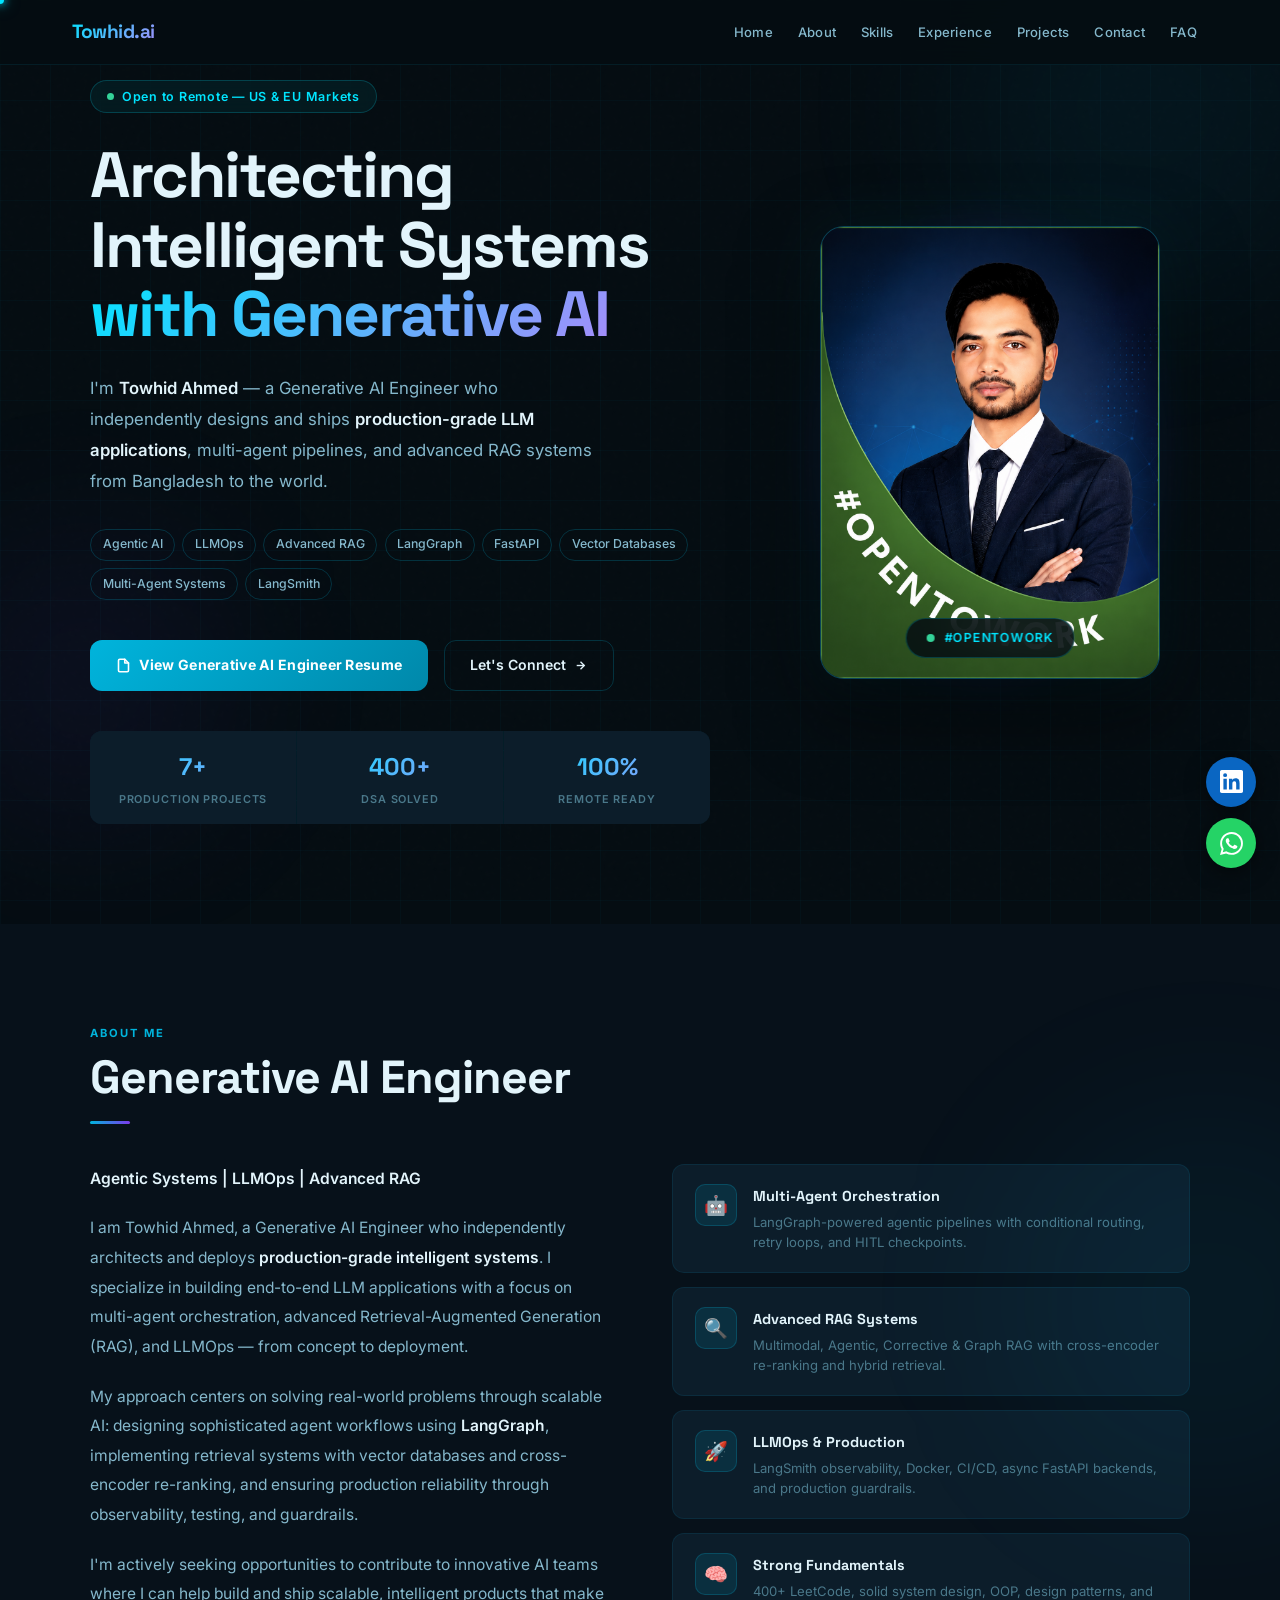
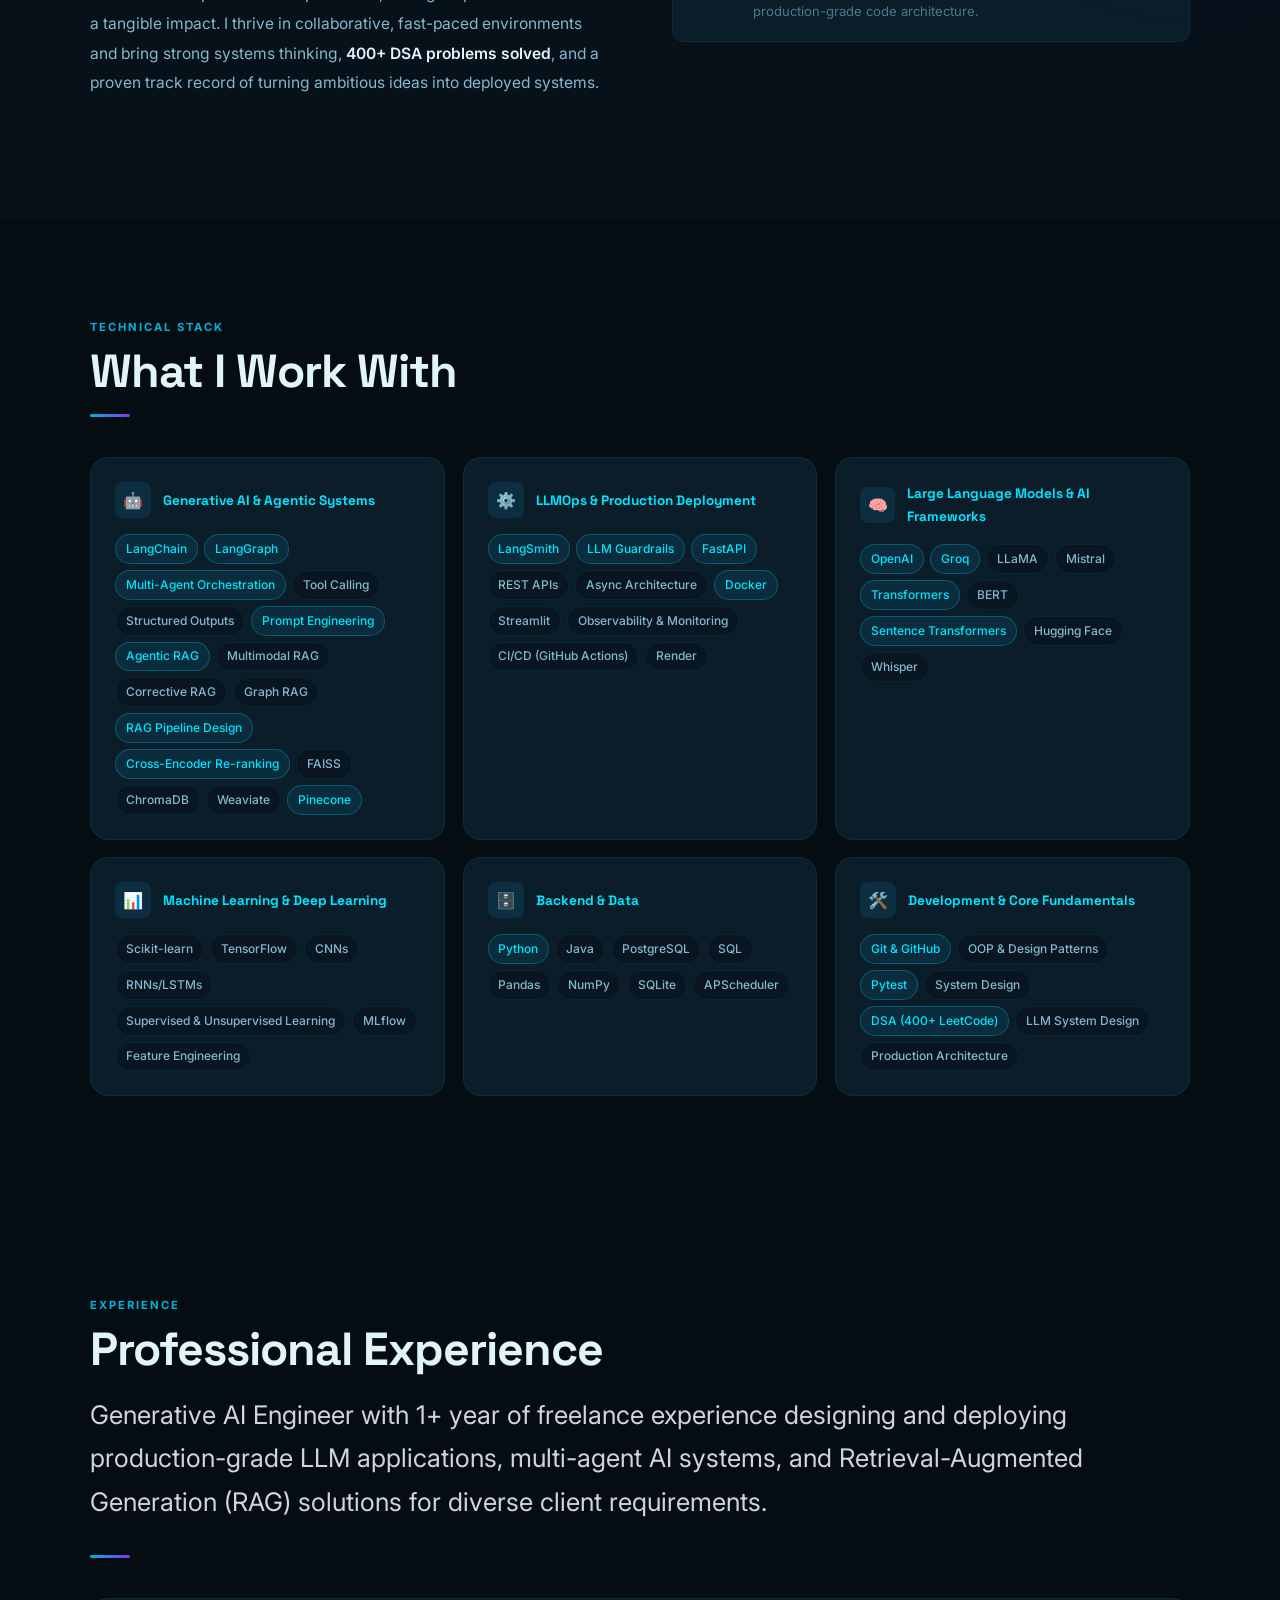
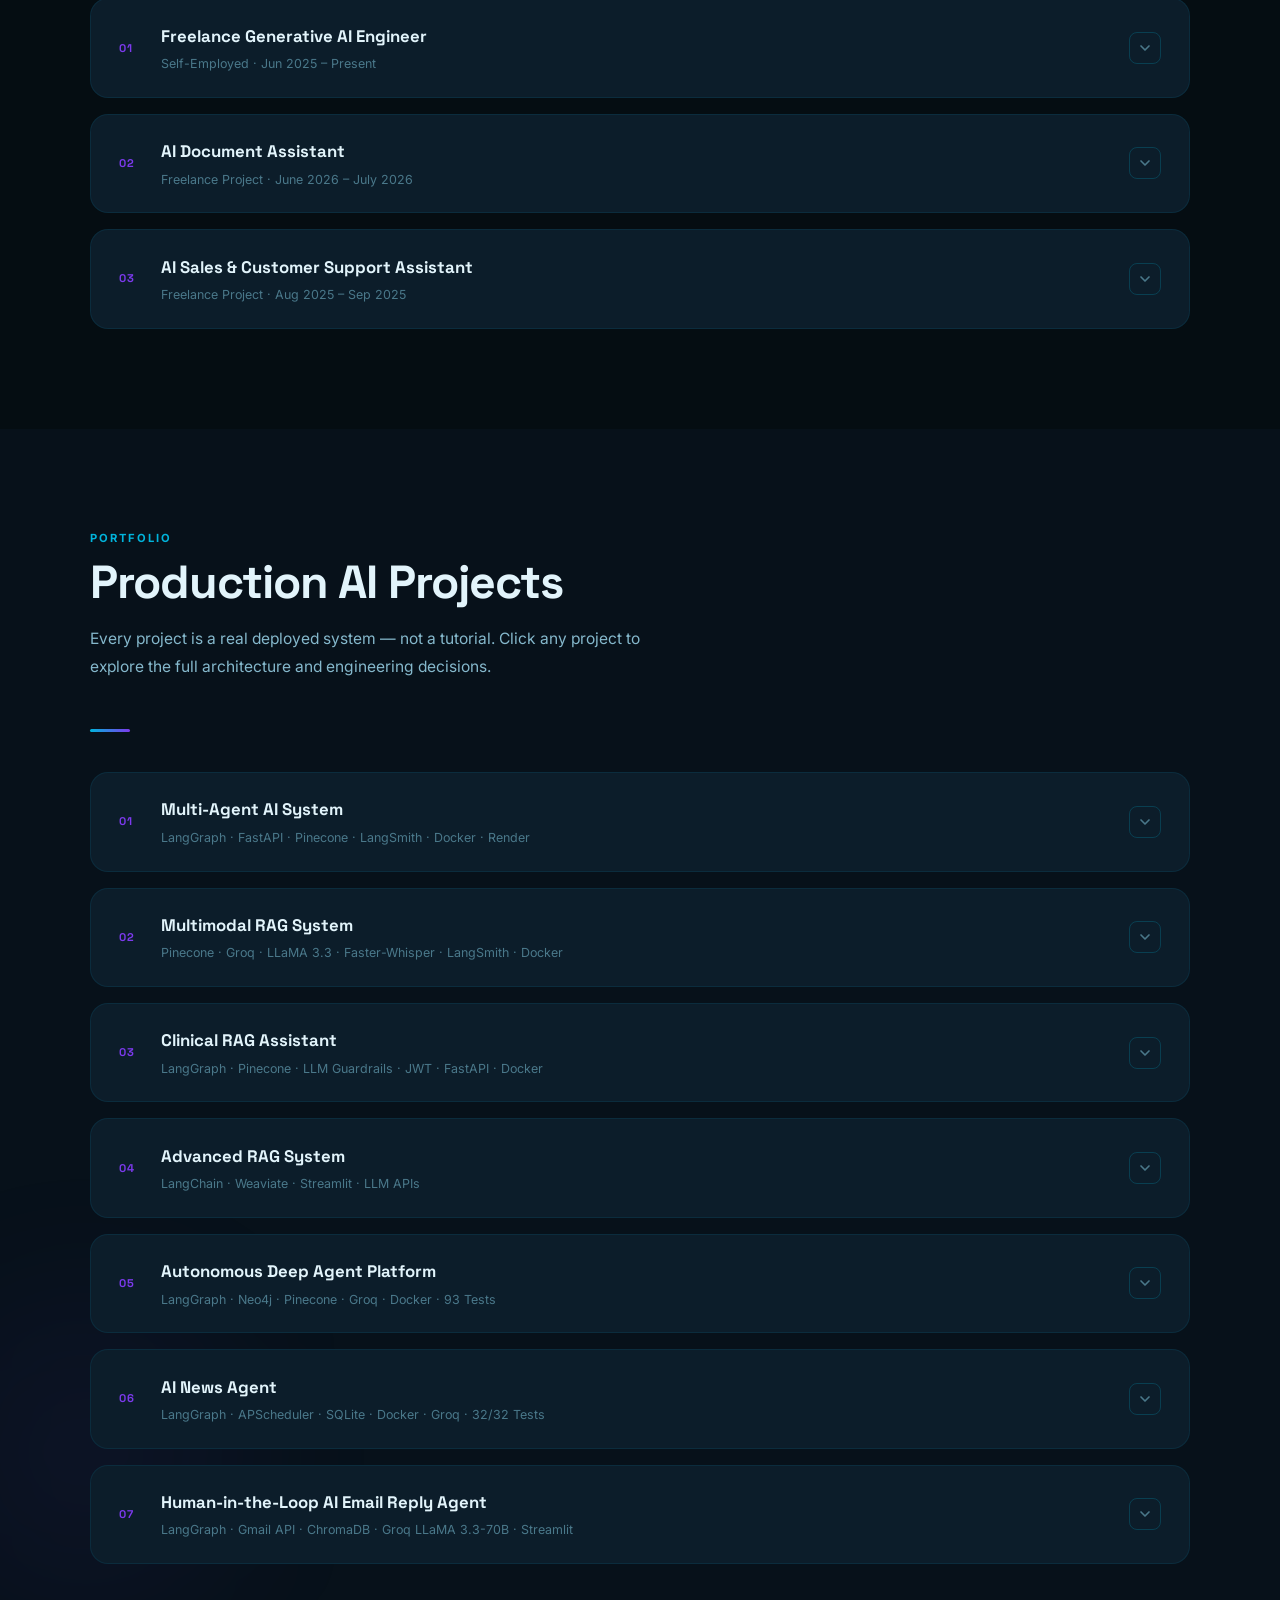
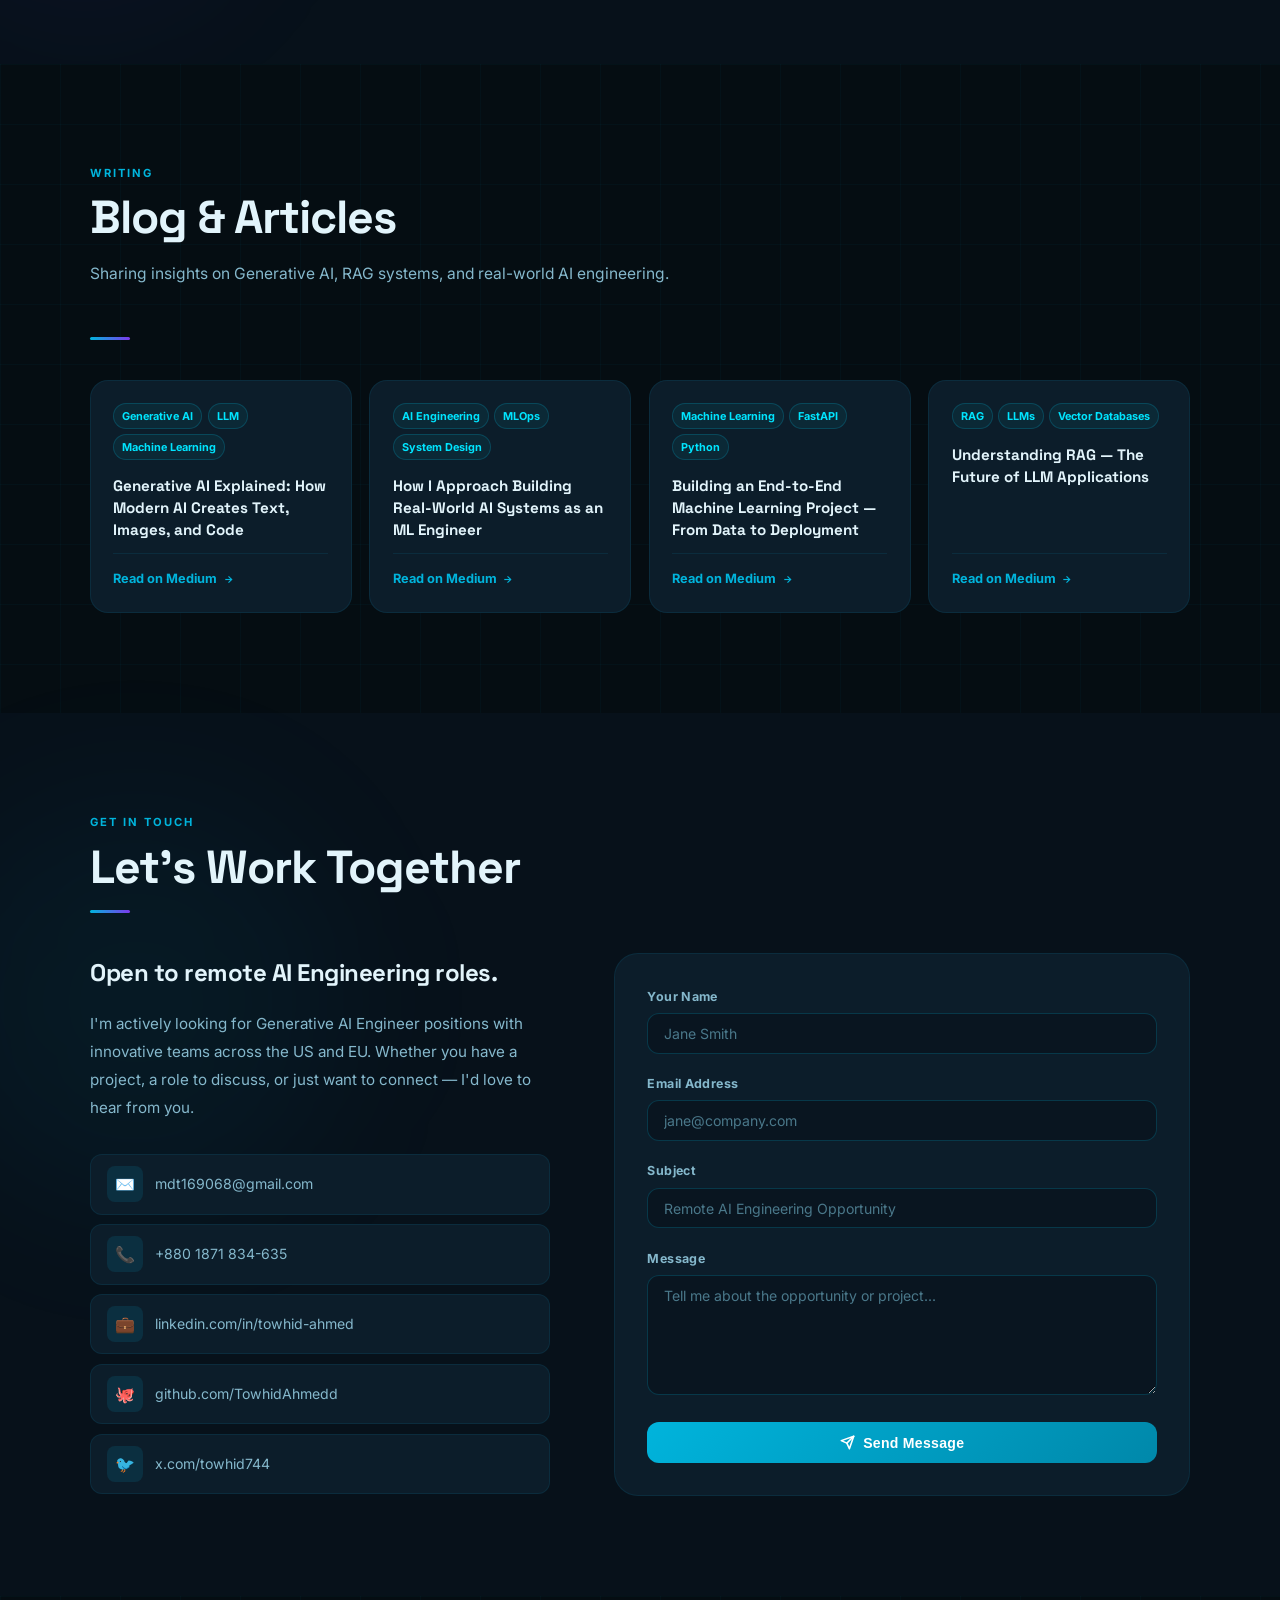
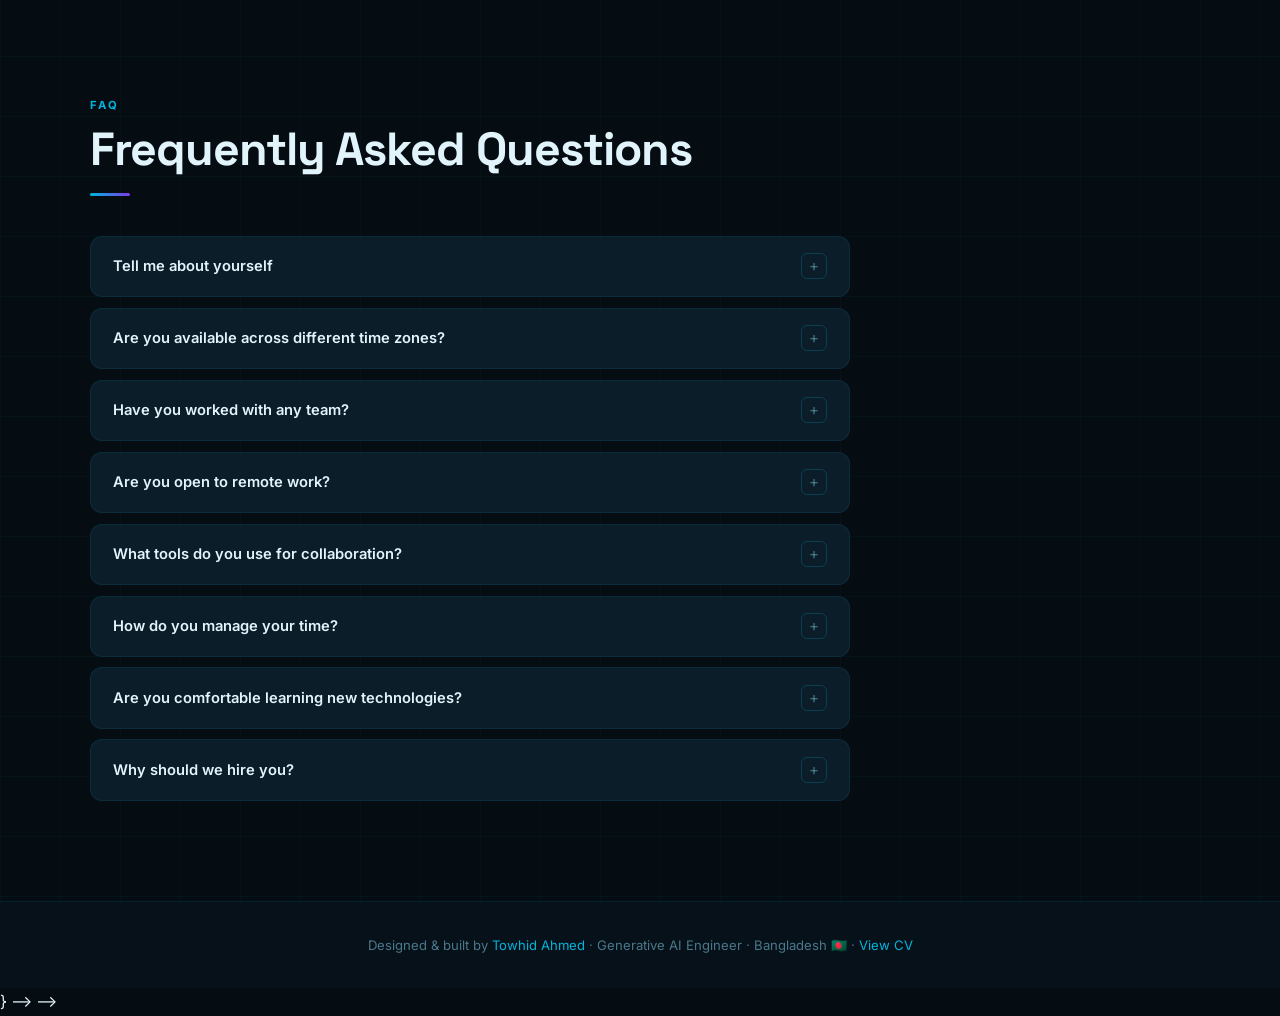
==== commit 1b190cfb: "Update index.html" ====
--- a/index.html
+++ b/index.html
@@ -991,10 +991,10 @@
 
 
   
-<!-- 
+
 <!-- ═══ CONTACT ═══ -->
 <!-- Towhid -->
-<section id="contact">
+<!-- <section id="contact">
   <div class="orb orb1" style="top:10%;left:-5%"></div>
   <div class="container" style="position:relative;z-index:1">
     <p class="sec-label rev">Get in Touch</p>
@@ -1028,7 +1028,7 @@
 </section>
 
 <!-- ═══ FAQ ═══ -->
-<section id="faq">
+<!-- <section id="faq">
   <div class="grid-bg"></div>
   <div class="container" style="position:relative;z-index:1">
     <p class="sec-label rev">FAQ</p>
@@ -1045,29 +1045,29 @@
       <div class="fi rev d1" onclick="toggleFaq(this)"><div class="fi-q"><h4>Why should we hire you?</h4><div class="fi-icon">+</div></div><div class="fi-a"><div class="fi-a-inner">I bring hands-on experience designing and building end-to-end Generative AI systems — including LLM applications, RAG pipelines, and agent-based workflows — with a proven ability to independently learn, build, and deploy real-world AI solutions. I am highly motivated to contribute to an AI team, solve challenging problems, and continuously push my technical skills forward.</div></div></div>
     </div>
   </div>
-</section>
-
+</section> -->
+<!--
 <!-- FOOTER -->
-<footer>
+<!-- <footer>
   <p>Designed &amp; built by <a href="#home">Towhid Ahmed</a> · Generative AI Engineer · Bangladesh 🇧🇩 · <a href="https://genai-resume-seven.vercel.app" target="_blank">View CV</a></p>
 </footer>
 
 <!-- FLOATING BTNS -->
-<div class="float-btns">
+<!-- <div class="float-btns">
   <a class="fbtn li" href="https://www.linkedin.com/in/towhid-ahmed-5ba096354/" target="_blank" rel="noopener" aria-label="LinkedIn">
     <svg viewBox="0 0 24 24"><path d="M20.447 20.452h-3.554v-5.569c0-1.328-.027-3.037-1.852-3.037-1.853 0-2.136 1.445-2.136 2.939v5.667H9.351V9h3.414v1.561h.046c.477-.9 1.637-1.85 3.37-1.85 3.601 0 4.267 2.37 4.267 5.455v6.286zM5.337 7.433a2.062 2.062 0 01-2.063-2.065 2.064 2.064 0 112.063 2.065zm1.782 13.019H3.555V9h3.564v11.452zM22.225 0H1.771C.792 0 0 .774 0 1.729v20.542C0 23.227.792 24 1.771 24h20.451C23.2 24 24 23.227 24 22.271V1.729C24 .774 23.2 0 22.222 0h.003z"/></svg>
   </a>
   <a class="fbtn wa" href="https://wa.me/8801871834635" target="_blank" rel="noopener" aria-label="WhatsApp">
     <svg viewBox="0 0 24 24"><path d="M17.472 14.382c-.297-.149-1.758-.867-2.03-.967-.273-.099-.471-.148-.67.15-.197.297-.767.966-.94 1.164-.173.199-.347.223-.644.075-.297-.15-1.255-.463-2.39-1.475-.883-.788-1.48-1.761-1.653-2.059-.173-.297-.018-.458.13-.606.134-.133.298-.347.446-.52.149-.174.198-.298.298-.497.099-.198.05-.371-.025-.52-.075-.149-.669-1.612-.916-2.207-.242-.579-.487-.5-.669-.51-.173-.008-.371-.01-.57-.01-.198 0-.52.074-.792.372-.272.297-1.04 1.016-1.04 2.479 0 1.462 1.065 2.875 1.213 3.074.149.198 2.096 3.2 5.077 4.487.709.306 1.262.489 1.694.625.712.227 1.36.195 1.871.118.571-.085 1.758-.719 2.006-1.413.248-.694.248-1.289.173-1.413-.074-.124-.272-.198-.57-.347m-5.421 7.403h-.004a9.87 9.87 0 01-5.031-1.378l-.361-.214-3.741.982.998-3.648-.235-.374a9.86 9.86 0 01-1.51-5.26c.001-5.45 4.436-9.884 9.888-9.884 2.64 0 5.122 1.03 6.988 2.898a9.825 9.825 0 012.893 6.994c-.003 5.45-4.437 9.884-9.885 9.884m8.413-18.297A11.815 11.815 0 0012.05 0C5.495 0 .16 5.335.157 11.892c0 2.096.547 4.142 1.588 5.945L.057 24l6.305-1.654a11.882 11.882 0 005.683 1.448h.005c6.554 0 11.89-5.335 11.893-11.893a11.821 11.821 0 00-3.48-8.413z"/></svg>
-  </a>
-</div>
-
-<script>
+  </a> -->
+<!-- </div> -->
+
+<!-- <script>
 // Nav hide/show
 let lastY=0;const nav=document.getElementById('navbar');
-window.addEventListener('scroll',()=>{const y=window.scrollY;if(y>lastY&&y>80)nav.classList.add('hidden');else nav.classList.remove('hidden');lastY=y},{passive:true});
-
-// Mobile
+window.addEventListener('scroll',()=>{const y=window.scrollY;if(y>lastY&&y>80)nav.classList.add('hidden');else nav.classList.remove('hidden');lastY=y},{passive:true}); -->
+
+<!-- // Mobile
 document.getElementById('hamburger').addEventListener('click',()=>document.getElementById('mobileMenu').classList.toggle('open'));
 function closeMob(){document.getElementById('mobileMenu').classList.remove('open')}
 
@@ -1081,20 +1081,20 @@
   document.querySelectorAll('.pbody.open').forEach(b=>b.classList.remove('open'));
   document.querySelectorAll('.p-toggle.open').forEach(b=>b.classList.remove('open'));
   if(!open){body.classList.add('open');btn.classList.add('open')}
-}
-
-// FAQ
+} -->
+
+<!-- // FAQ
 function toggleFaq(item){
   const open=item.classList.contains('open');
   document.querySelectorAll('.fi.open').forEach(i=>{i.classList.remove('open');i.querySelector('.fi-icon').textContent='+'});
   if(!open){item.classList.add('open');item.querySelector('.fi-icon').textContent='−'}
 }
-
-
-
-
-
-async function sendMsg() {
+ -->
+
+
+
+
+<!-- async function sendMsg() {
   const n  = document.getElementById('cf-name').value.trim();
   const e  = document.getElementById('cf-email').value.trim();
   const s  = document.getElementById('cf-subject').value.trim();
@@ -1128,11 +1128,11 @@
       reply_to:   e,
     });
 
-    // ── success ──
-    fb.innerHTML =
+    // ── success ── -->
+    <!-- fb.innerHTML =
       '<strong style="color:#e2f4fb">✓ Message received — thank you, ' + n + '!</strong><br><br>' +
-      '<span style="color:#85b8cc">I\'ll get back to you at <strong style="color:#e2f4fb">' + e + '</strong> as soon as possible.</span>';
-    fb.style.color        = '#85b8cc';
+      '<span style="color:#85b8cc">I\'ll get back to you at <strong style="color:#e2f4fb">' + e + '</strong> as soon as possible.</span>'; -->
+    <!-- fb.style.color        = '#85b8cc';
     fb.style.background   = 'rgba(52,211,153,.06)';
     fb.style.border       = '1px solid rgba(52,211,153,.2)';
     fb.style.borderRadius = '10px';
@@ -1146,15 +1146,15 @@
     document.getElementById('cf-msg').value     = '';
 
   } catch (error) {
-    // ── error ──
-    fb.innerHTML =
+    // ── error ── -->
+    <!-- fb.innerHTML =
       '<strong style="color:#f87171">⚠ Something went wrong.</strong><br><br>' +
       '<span style="color:#85b8cc">Please reach me directly:<br><br>' +
       '📧 <a href="mailto:mdt169068@gmail.com" style="color:#00b4dc;text-decoration:none">mdt169068@gmail.com</a><br>' +
       '💬 <a href="https://wa.me/8801871834635" style="color:#00b4dc;text-decoration:none">WhatsApp is also available — +880 1871 834-635</a><br>' +
       '💼 <a href="https://www.linkedin.com/in/towhid-ahmed-5ba096354/" target="_blank" style="color:#00b4dc;text-decoration:none">LinkedIn — Towhid Ahmed</a>' +
-      '</span>';
-    fb.style.color        = '#85b8cc';
+      '</span>'; -->
+    <!-- fb.style.color        = '#85b8cc';
     fb.style.background   = 'rgba(248,113,113,.06)';
     fb.style.border       = '1px solid rgba(248,113,113,.2)';
     fb.style.borderRadius = '10px';
@@ -1165,9 +1165,10 @@
   // ── restore button ──
   btn.disabled    = false;
   btn.innerHTML   =
-    '<svg width="15" height="15" viewBox="0 0 24 24" fill="none" stroke="currentColor" stroke-width="2.5" stroke-linecap="round" stroke-linejoin="round"><line x1="22" y1="2" x2="11" y2="13"/><polygon points="22 2 15 22 11 13 2 9 22 2"/></svg>' +
-    ' Send Message';
-}
-
-
- -->
+    <!-- '<svg width="15" height="15" viewBox="0 0 24 24" fill="none" stroke="currentColor" stroke-width="2.5" stroke-linecap="round" stroke-linejoin="round"><line x1="22" y1="2" x2="11" y2="13"/><polygon points="22 2 15 22 11 13 2 9 22 2"/></svg>' + -->
+    <!-- ' Send Message'; -->
+} -->
+-->
+
+
+ 
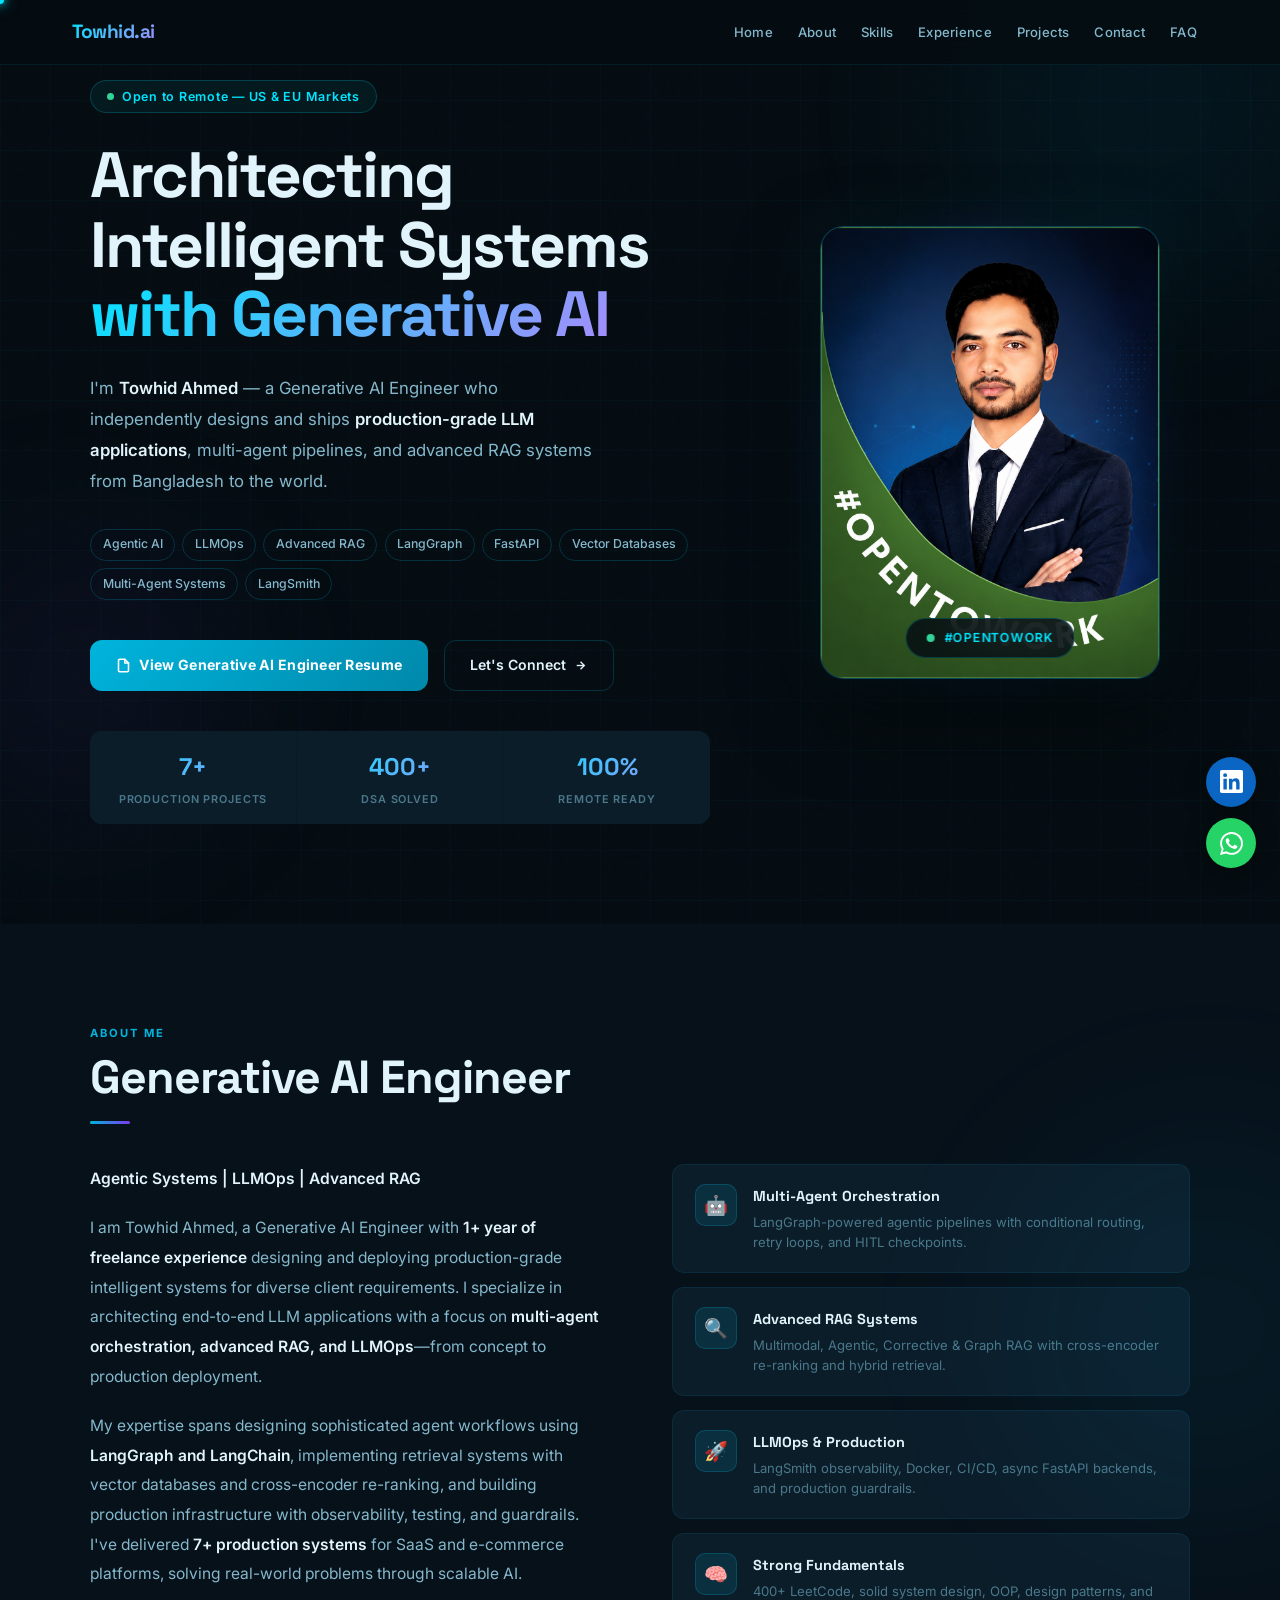
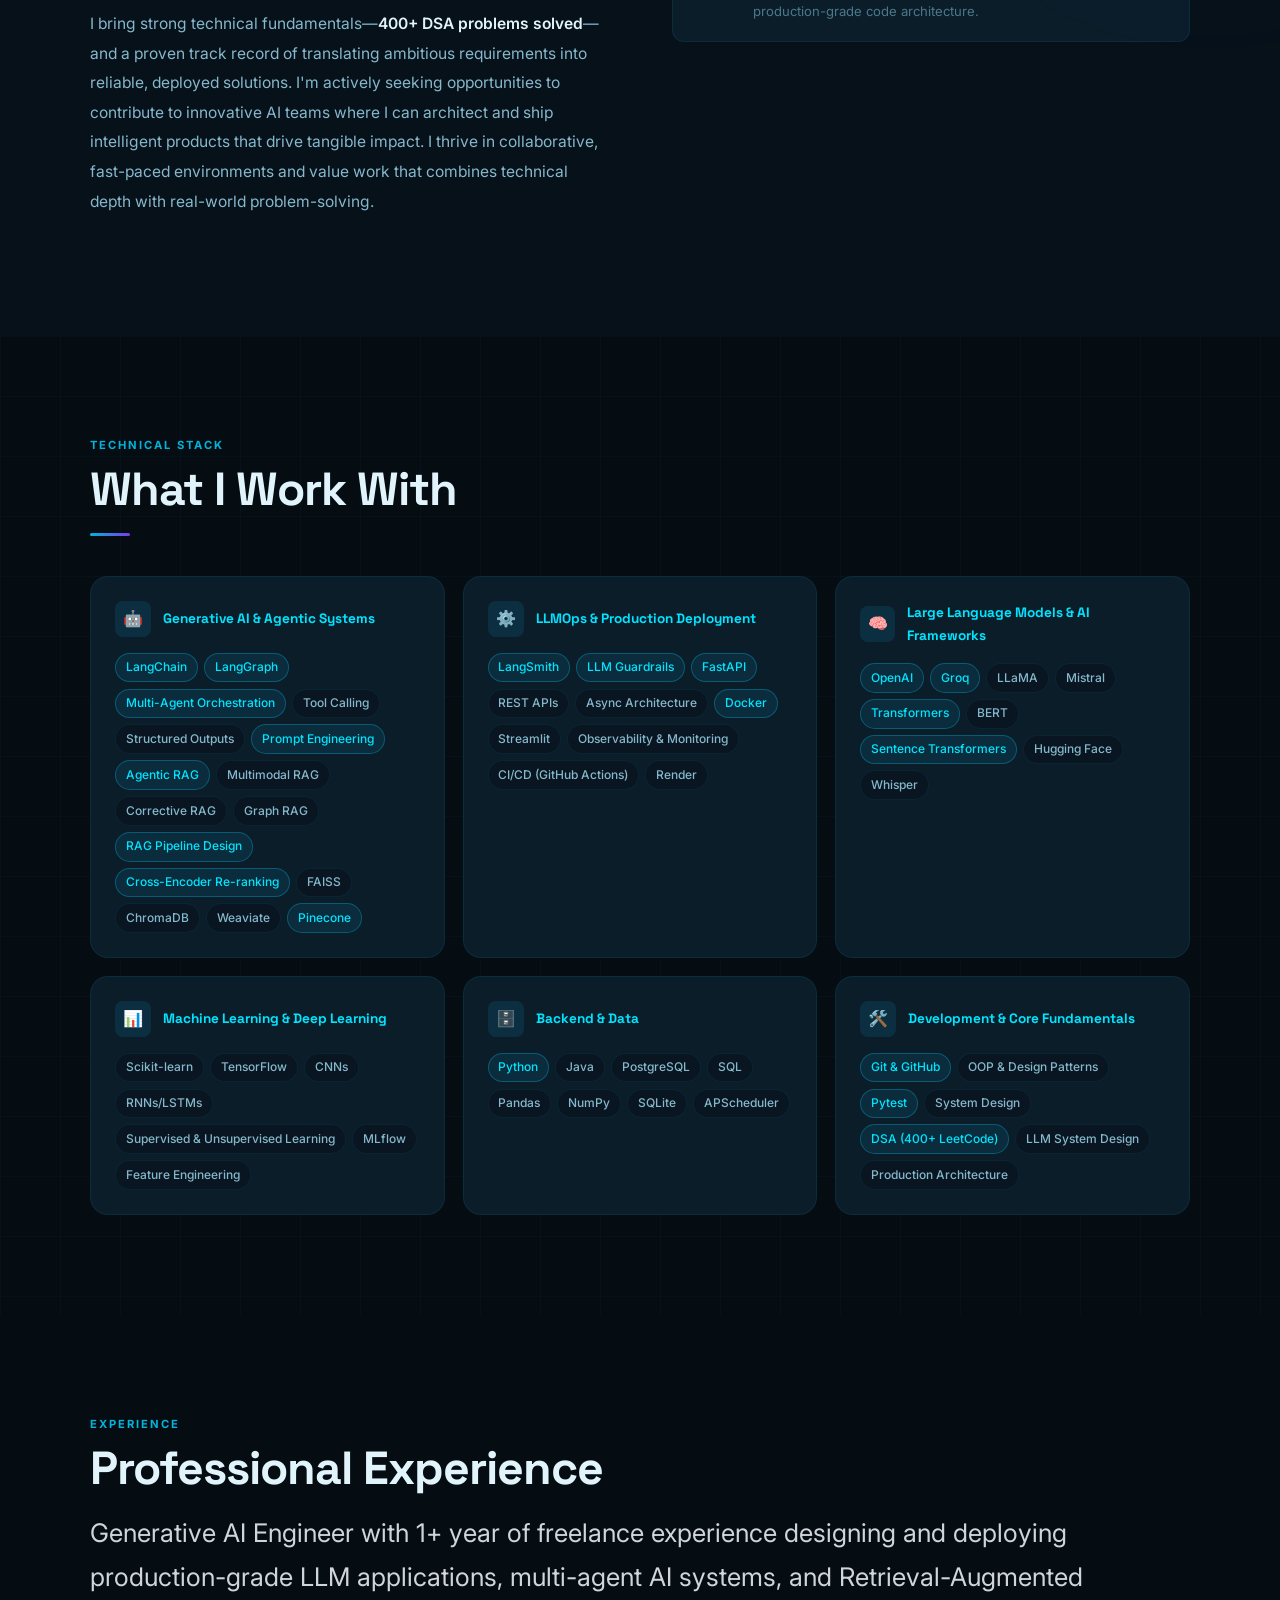
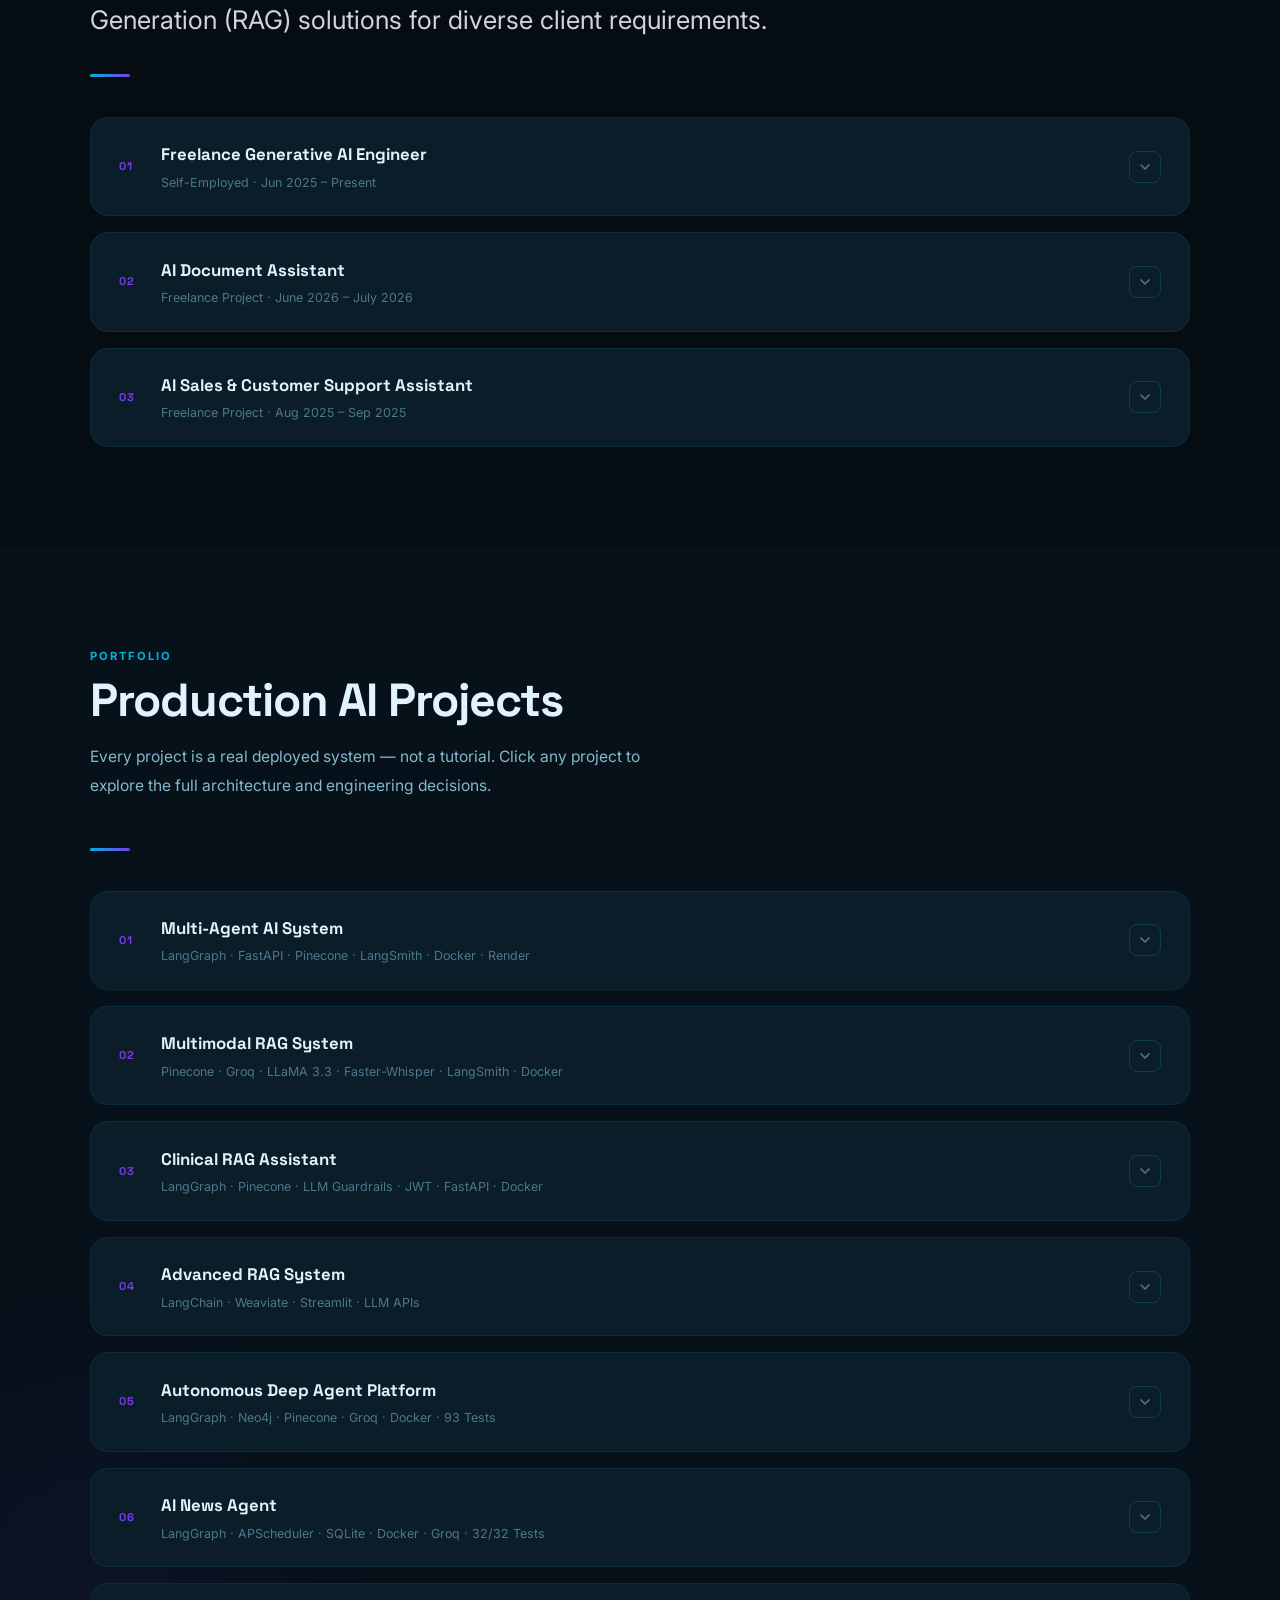
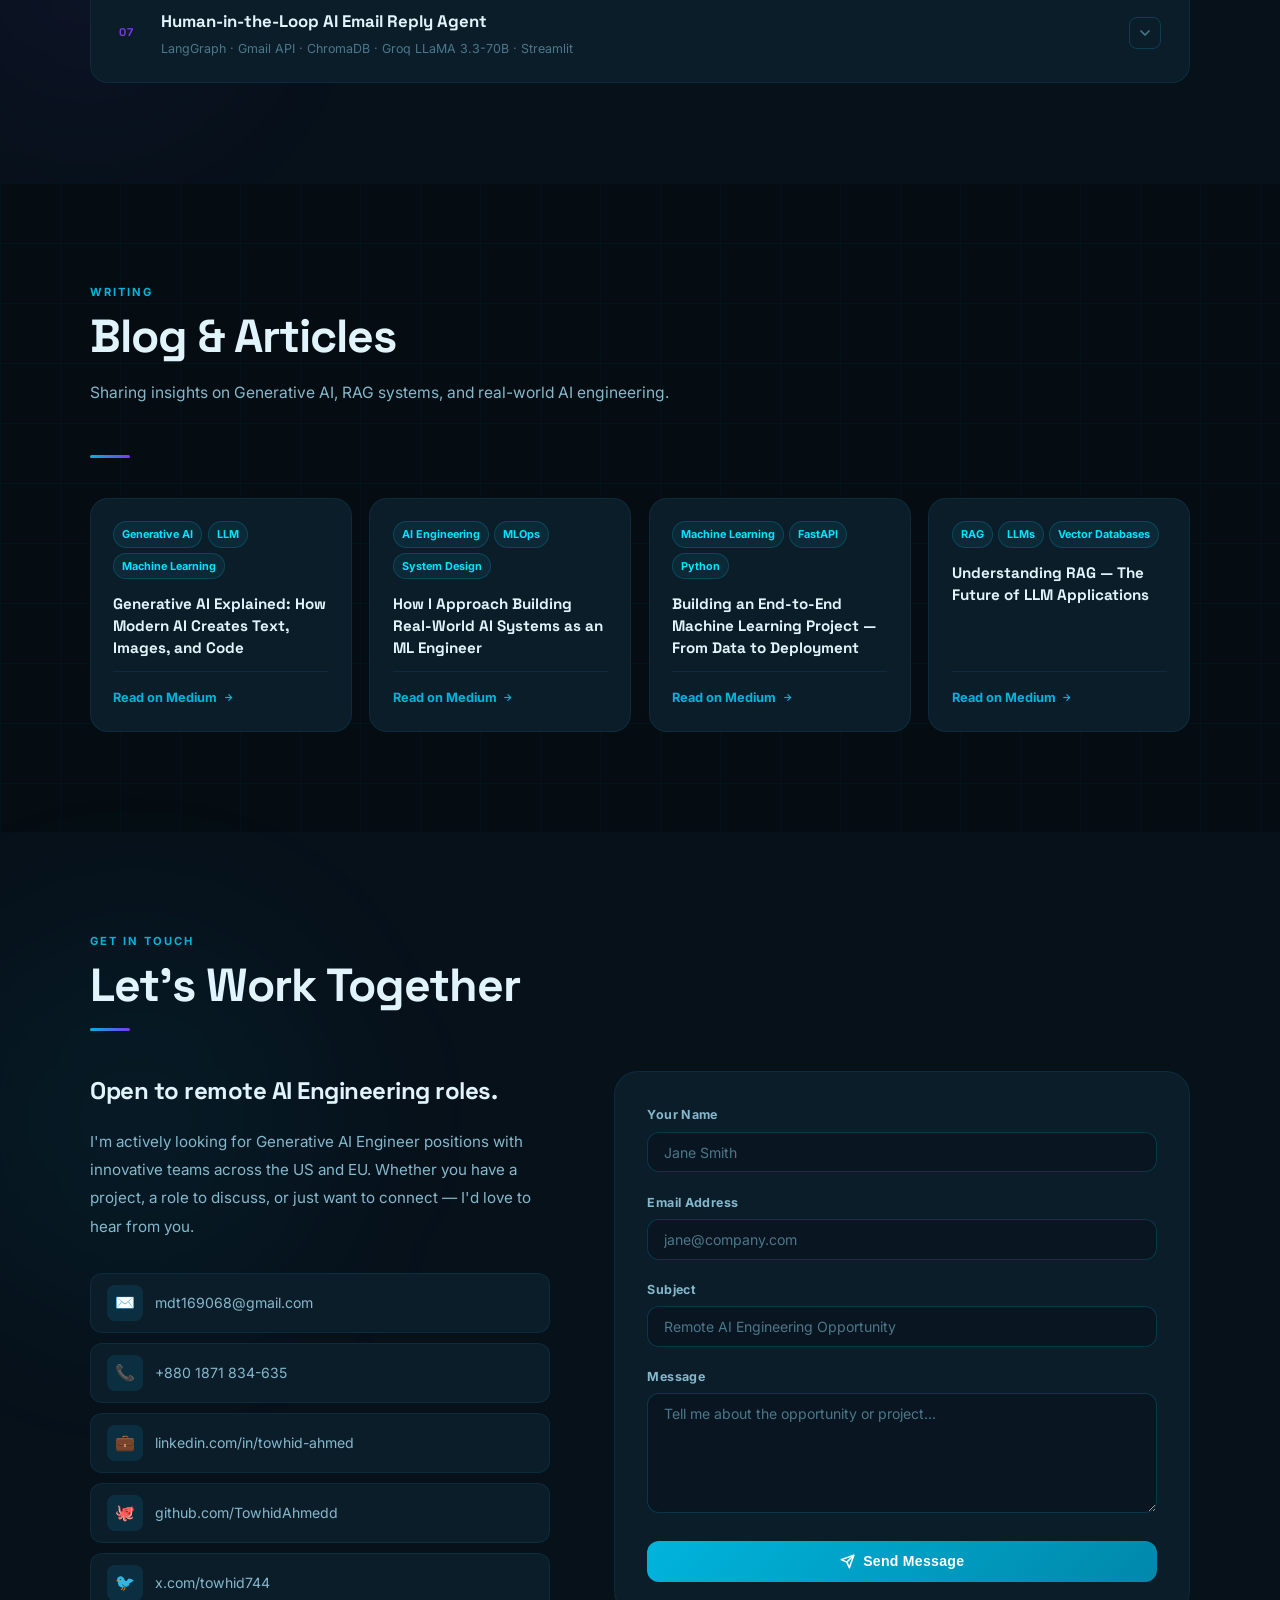
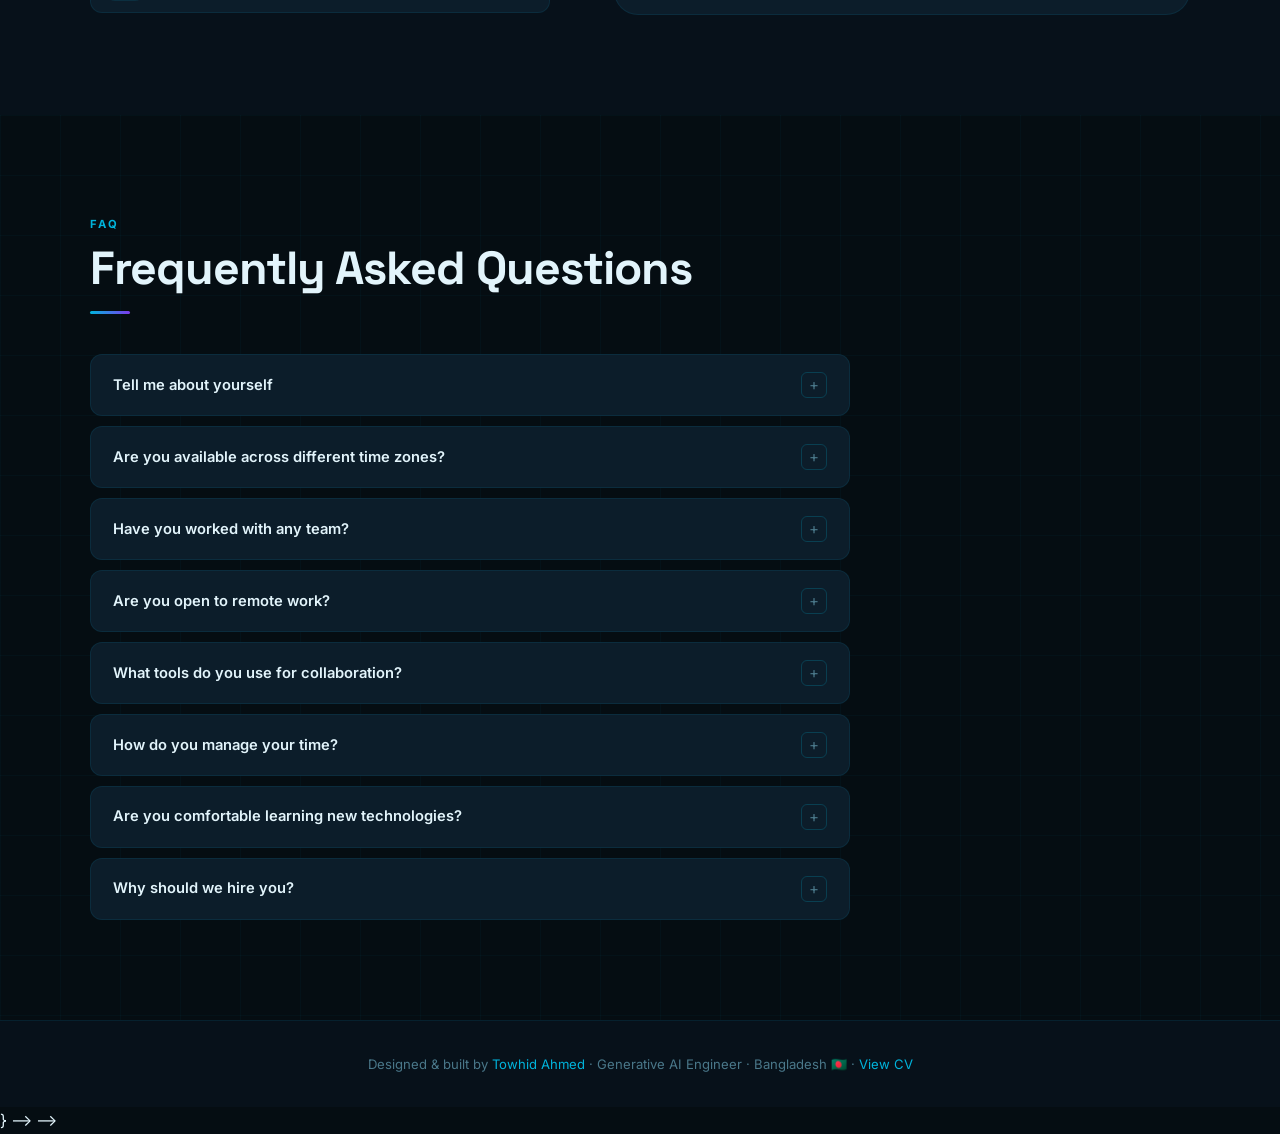
==== commit 365b4813: "Update index.html" ====
--- a/index.html
+++ b/index.html
@@ -389,10 +389,12 @@
     <div class="divider rev"></div>
     <div class="about-grid">
       <div class="about-text rev">
+        
         <p><strong>Agentic Systems | LLMOps | Advanced RAG</strong></p>
-        <p>I am Towhid Ahmed, a Generative AI Engineer who independently architects and deploys <strong>production-grade intelligent systems</strong>. I specialize in building end-to-end LLM applications with a focus on multi-agent orchestration, advanced Retrieval-Augmented Generation (RAG), and LLMOps — from concept to deployment.</p>
-        <p>My approach centers on solving real-world problems through scalable AI: designing sophisticated agent workflows using <strong>LangGraph</strong>, implementing retrieval systems with vector databases and cross-encoder re-ranking, and ensuring production reliability through observability, testing, and guardrails.</p>
-        <p>I'm actively seeking opportunities to contribute to innovative AI teams where I can help build and ship scalable, intelligent products that make a tangible impact. I thrive in collaborative, fast-paced environments and bring strong systems thinking, <strong>400+ DSA problems solved</strong>, and a proven track record of turning ambitious ideas into deployed systems.</p>
+        <p>I am Towhid Ahmed, a Generative AI Engineer with <strong>1+ year of freelance experience</strong> designing and deploying production-grade intelligent systems for diverse client requirements. I specialize in architecting end-to-end LLM applications with a focus on <strong>multi-agent orchestration, advanced RAG, and LLMOps</strong>—from concept to production deployment.</p>
+         <p>My expertise spans designing sophisticated agent workflows using <strong>LangGraph and LangChain</strong>, implementing retrieval systems with vector databases and cross-encoder re-ranking, and building production infrastructure with observability, testing, and guardrails. I've delivered <strong>7+ production systems</strong> for SaaS and e-commerce platforms, solving real-world problems through scalable AI.</p>          
+         <p>I bring strong technical fundamentals—<strong>400+ DSA problems solved</strong>—and a proven track record of translating ambitious requirements into reliable, deployed solutions. I'm actively seeking opportunities to contribute to innovative AI teams where I can architect and ship intelligent products that drive tangible impact. I thrive in collaborative, fast-paced environments and value work that combines technical depth with real-world problem-solving.</p>
+      
       </div>
       <div class="hcards">
         <div class="hcard rev d1">
@@ -818,7 +820,9 @@
     <div class="faq-list">
       <div class="fi rev" onclick="toggleFaq(this)"><div class="fi-q"><h4>Tell me about yourself</h4><div class="fi-icon">+</div></div><div class="fi-a"><div class="fi-a-inner">I'm Towhid Ahmed, a Generative AI Engineer focused on building production-grade LLM applications, Agentic AI systems, and advanced RAG solutions. I specialize in designing end-to-end AI systems using LangGraph, LangChain, vector databases, and LLMOps practices — from retrieval pipelines to deployment and monitoring.<br><br>I have built real-world AI solutions including multi-agent systems, autonomous agents, multimodal RAG applications, and intelligent AI assistants. With strong software engineering fundamentals and 400+ DSA problems solved, I combine AI expertise with scalable system design to build reliable, impactful intelligent products.</div></div></div>
       <div class="fi rev d1" onclick="toggleFaq(this)"><div class="fi-q"><h4>Are you available across different time zones?</h4><div class="fi-icon">+</div></div><div class="fi-a"><div class="fi-a-inner">I am based in Bangladesh (GMT+6), but I am flexible and comfortable working in different time zones depending on team requirements. Overlap with US and EU working hours is manageable for async-first remote teams.</div></div></div>
-      <div class="fi rev d2" onclick="toggleFaq(this)"><div class="fi-q"><h4>Have you worked with any team?</h4><div class="fi-icon">+</div></div><div class="fi-a"><div class="fi-a-inner">I have primarily worked independently on my projects, which helped me develop strong self-learning and problem-solving skills. I am comfortable collaborating with teams and using tools like GitHub for version control and project management.</div></div></div>
+      <div class="fi rev d2" onclick="toggleFaq(this)"><div class="fi-q"><h4>Have you worked with any team?</h4><div class="fi-icon">+</div></div><div class="fi-a"><div class="fi-a-inner">While I've primarily worked independently, I have direct experience working with clients and managing client requirements. My freelance experience involved understanding diverse client needs for LLM applications, RAG solutions, and multi-agent systems—translating their requirements into technical specifications and delivering production-ready solutions.
+
+I'm comfortable collaborating using Git, GitHub, Slack, and Jira. My independent work has built strong technical discipline and communication skills necessary for teamwork. I'm actively seeking to transition into collaborative team environments where I can contribute my Generative AI expertise while learning from experienced engineers.</div></div></div>
       <div class="fi rev" onclick="toggleFaq(this)"><div class="fi-q"><h4>Are you open to remote work?</h4><div class="fi-icon">+</div></div><div class="fi-a"><div class="fi-a-inner">Yes, I am actively seeking remote opportunities and am comfortable working in distributed teams. Remote-first is my preferred setup.</div></div></div>
       <div class="fi rev d1" onclick="toggleFaq(this)"><div class="fi-q"><h4>What tools do you use for collaboration?</h4><div class="fi-icon">+</div></div><div class="fi-a"><div class="fi-a-inner">I use Git and GitHub for version control and collaboration. I am also familiar with communication and project management tools like Slack, Trello, and Jira.</div></div></div>
       <div class="fi rev d2" onclick="toggleFaq(this)"><div class="fi-q"><h4>How do you manage your time?</h4><div class="fi-icon">+</div></div><div class="fi-a"><div class="fi-a-inner">I prioritize tasks based on importance and deadlines. I break work into smaller, trackable tasks and follow a structured approach to complete projects efficiently and on schedule.</div></div></div>
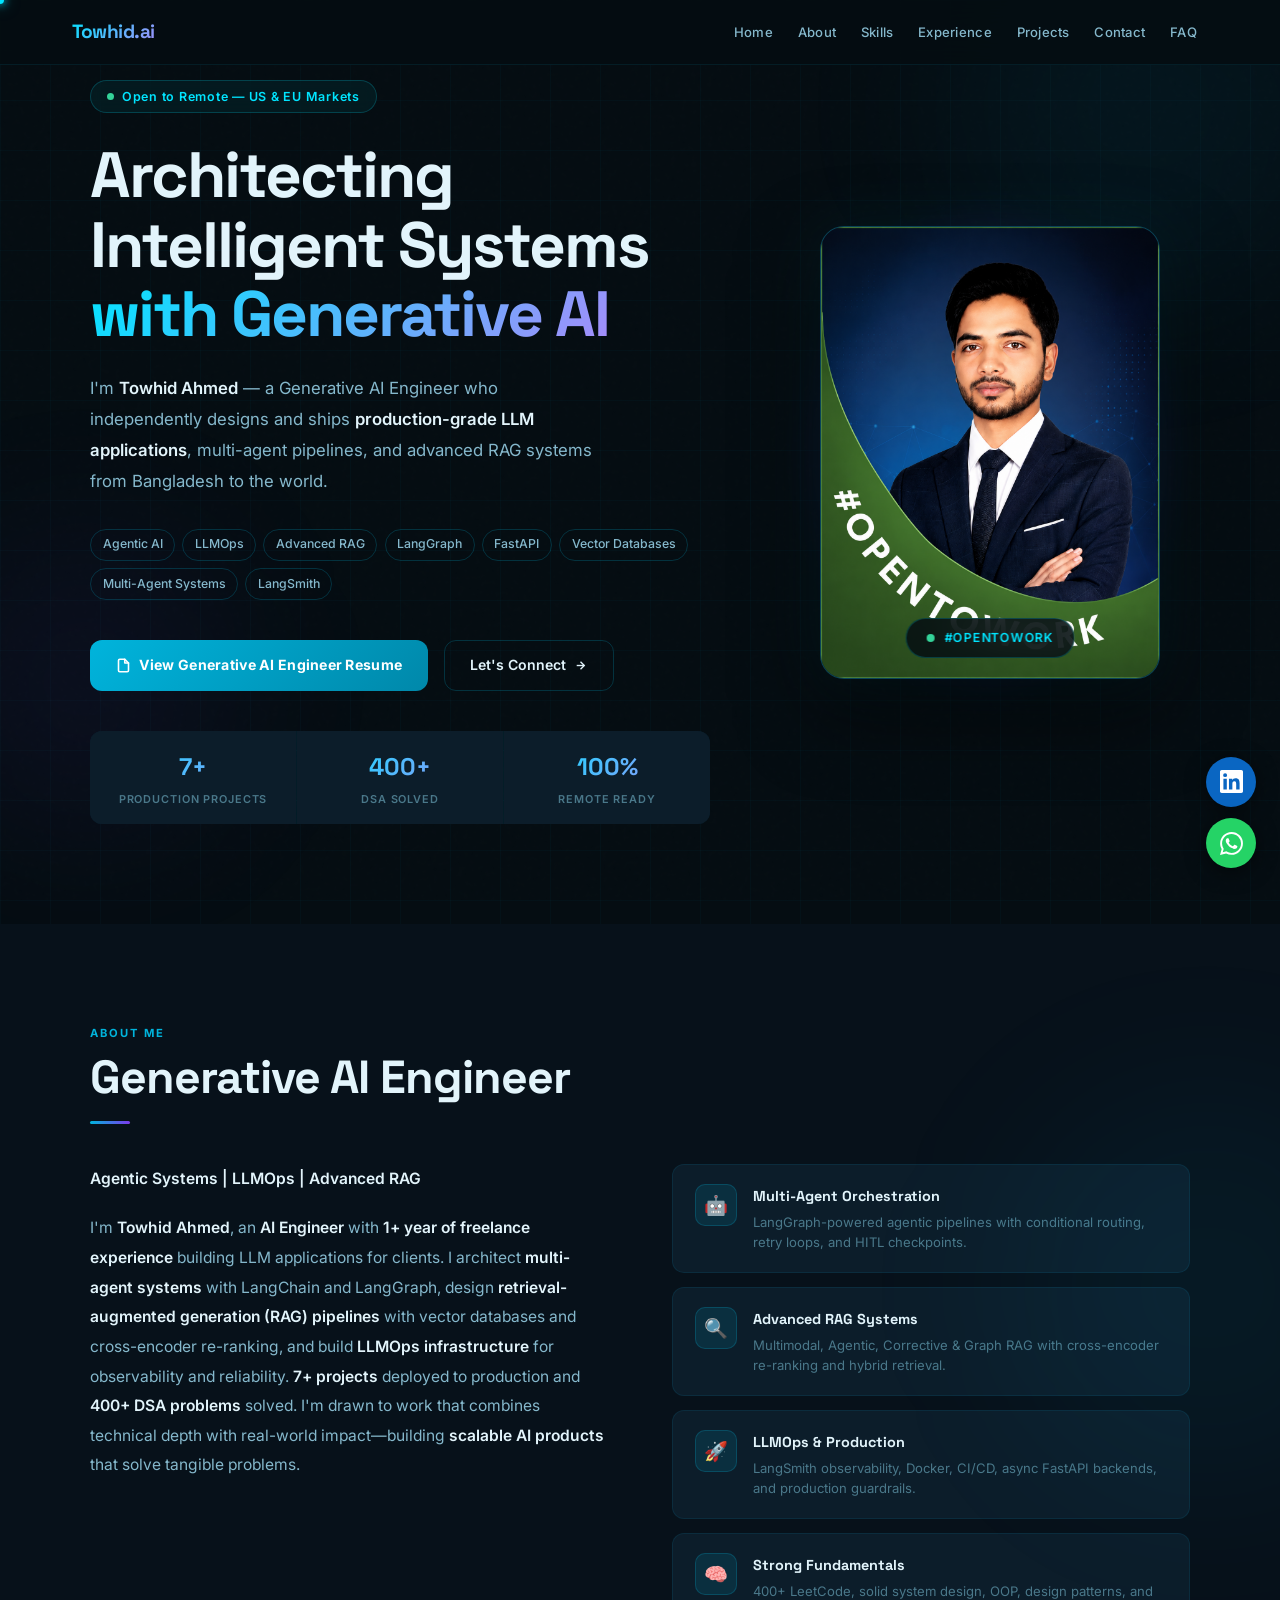
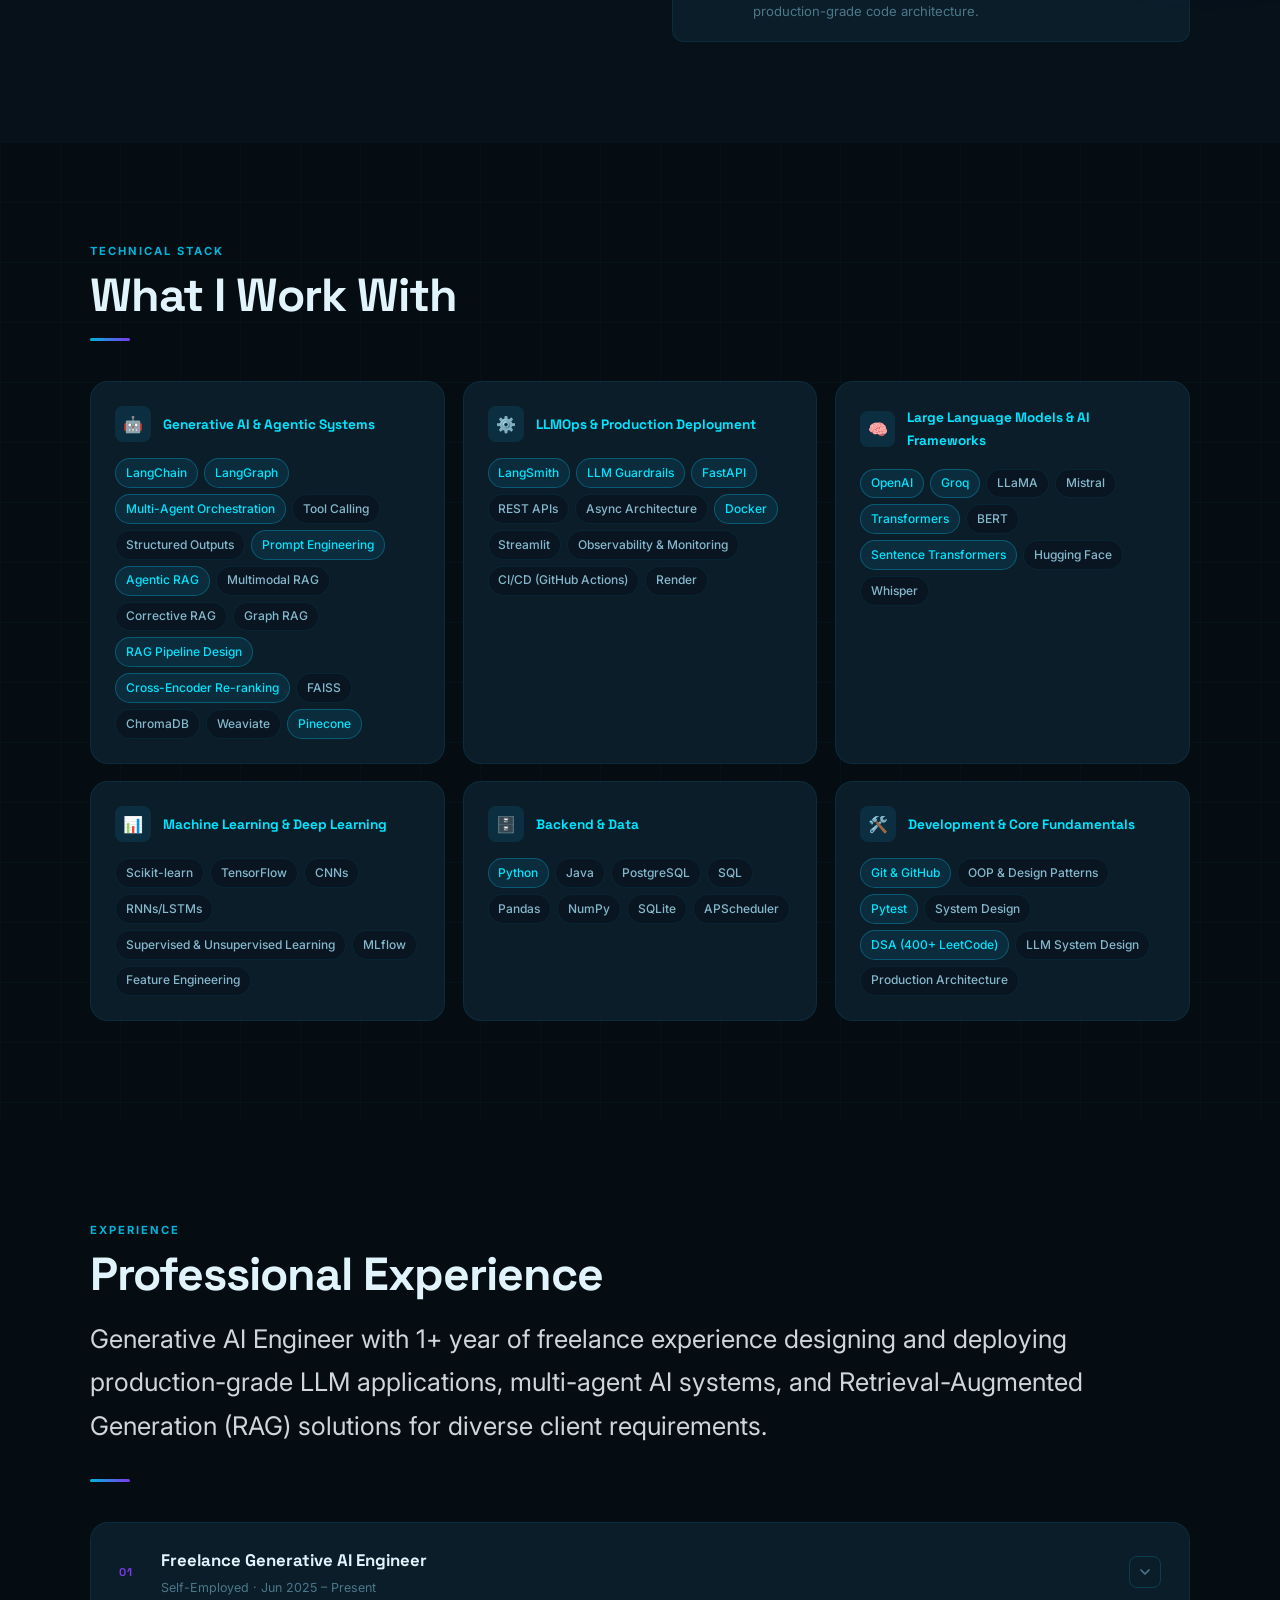
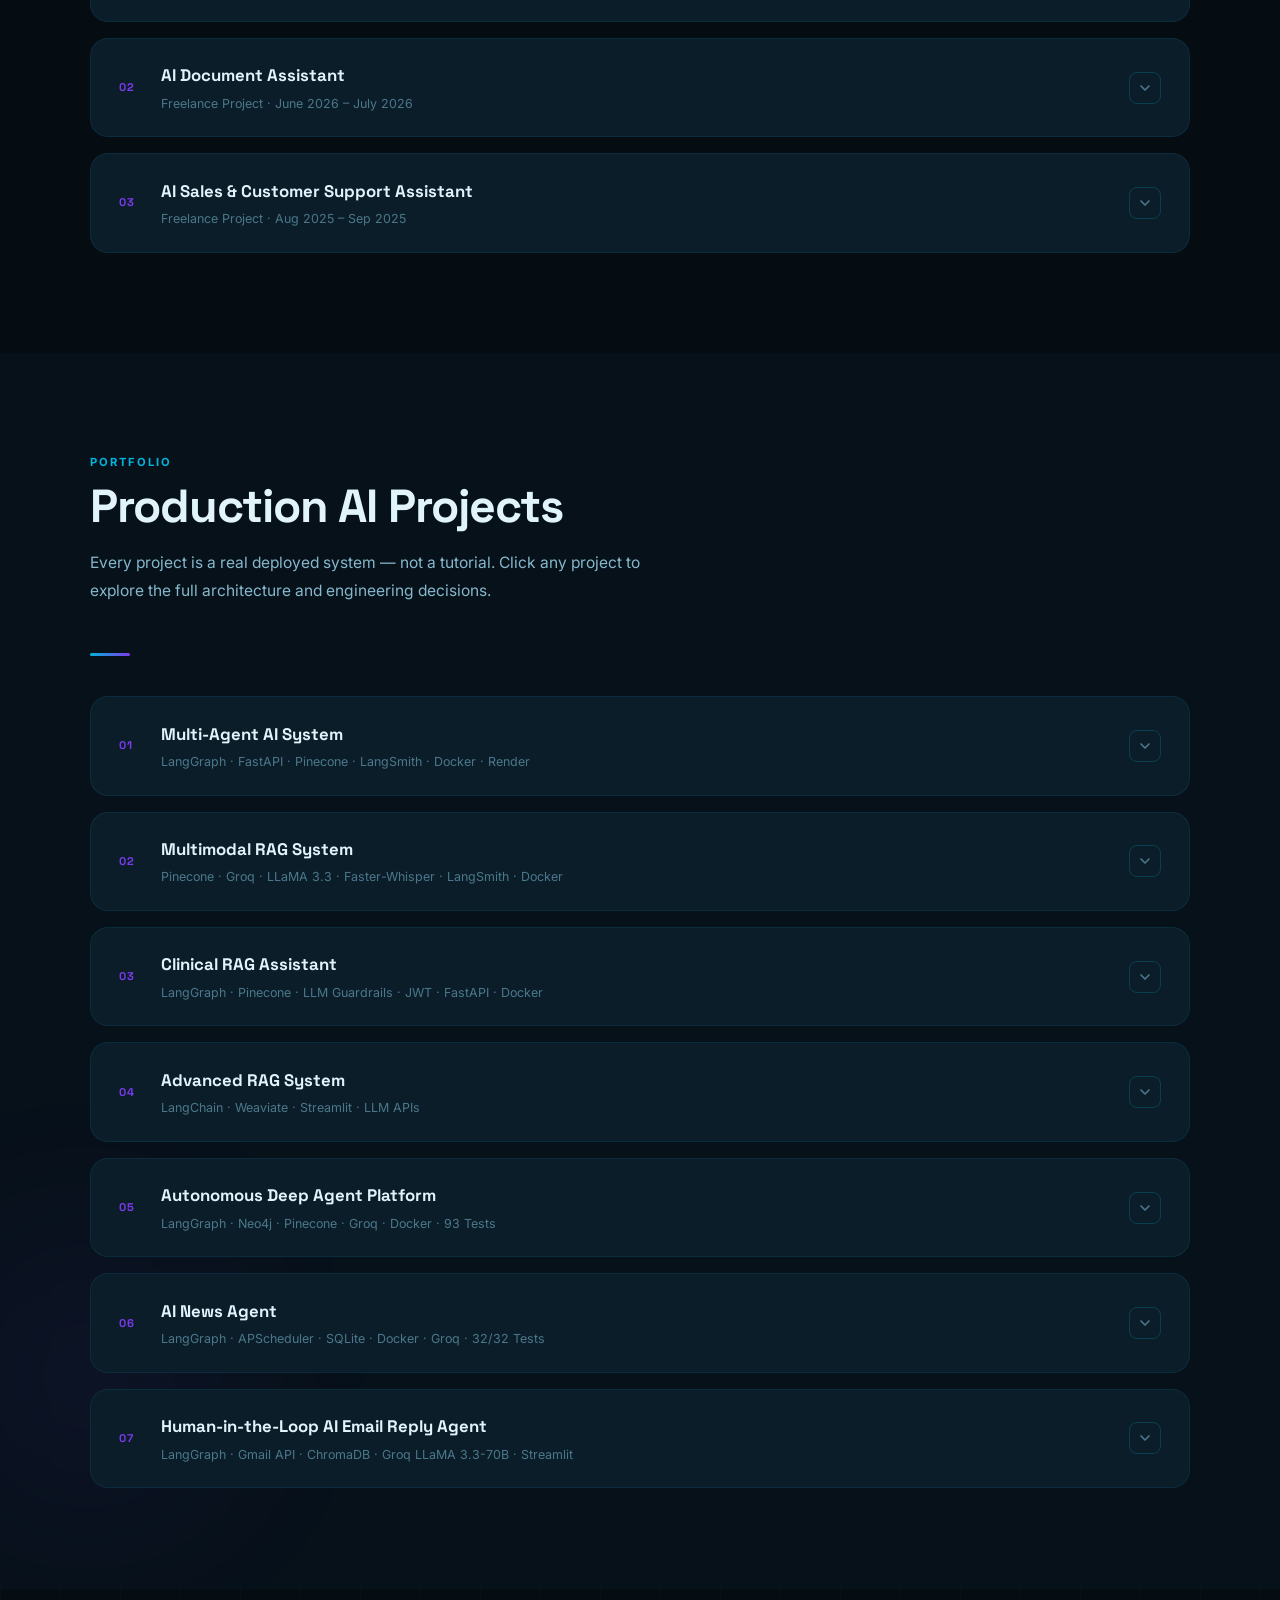
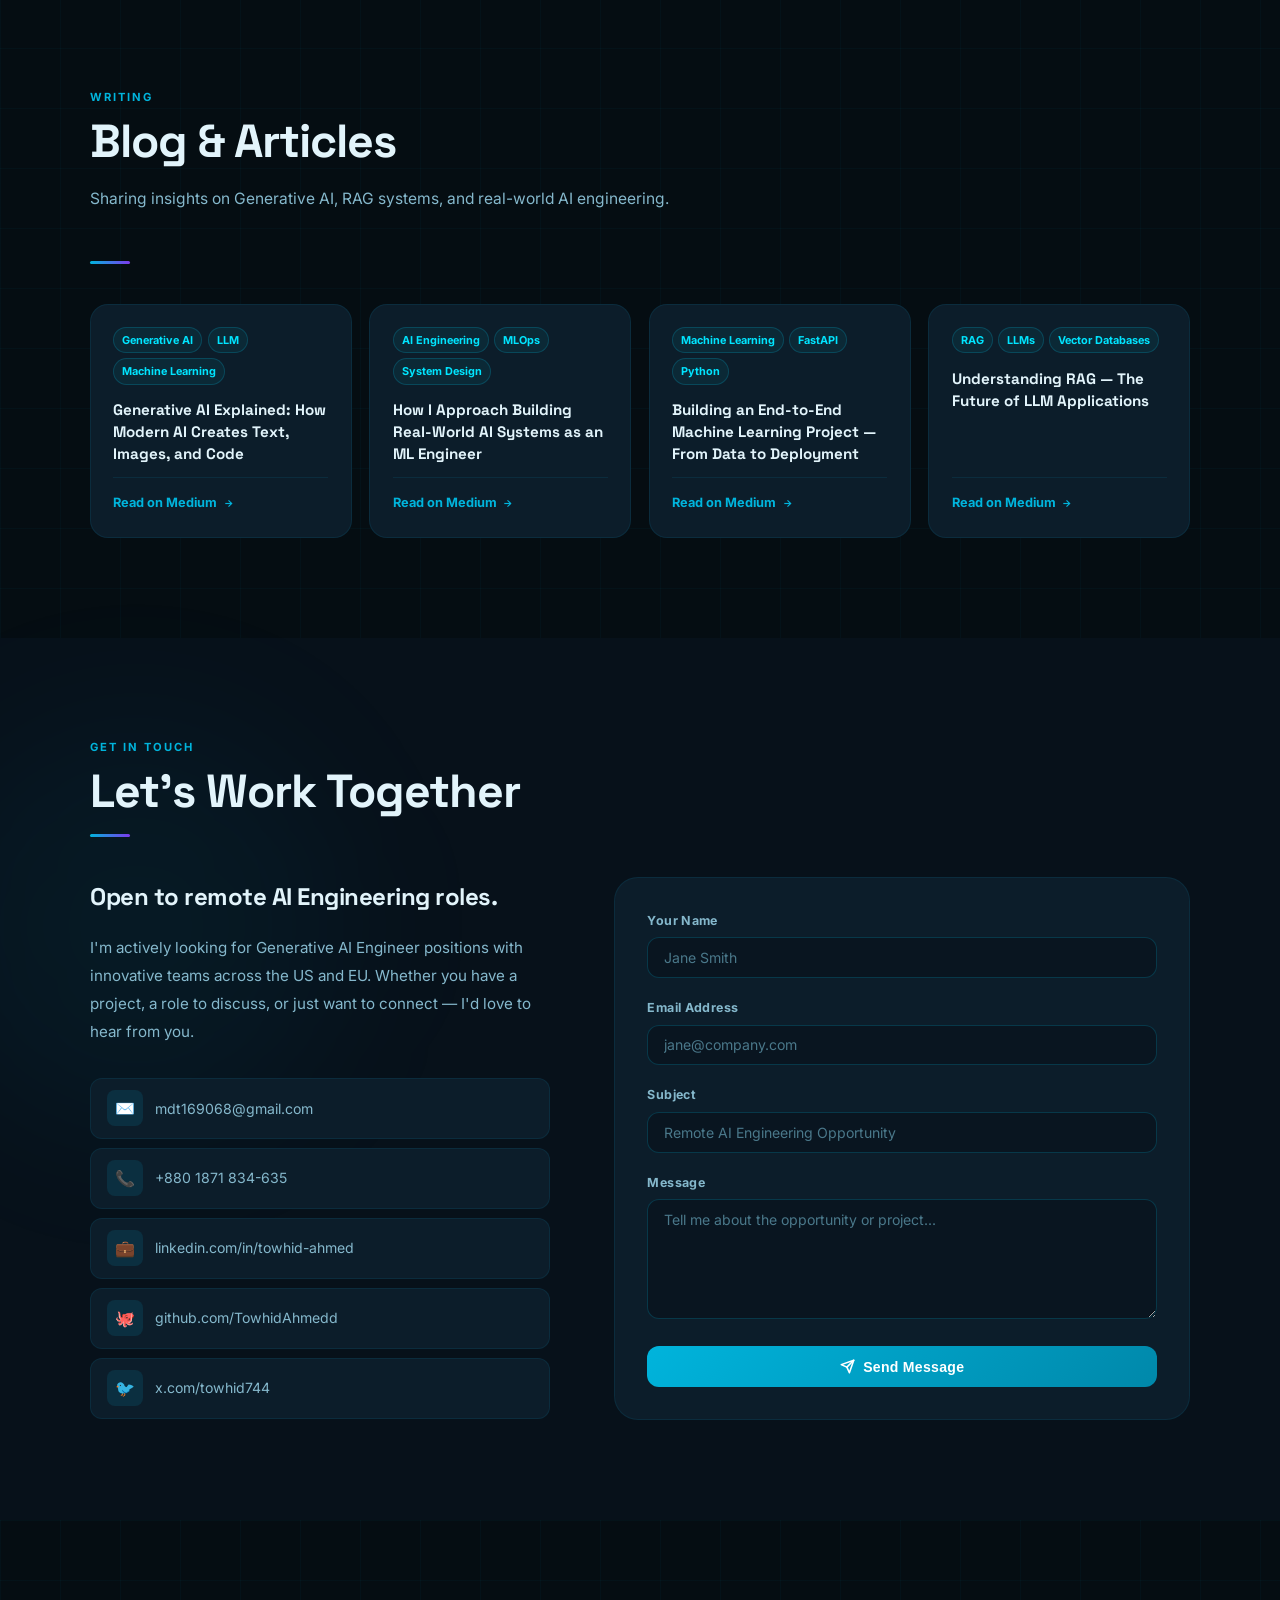
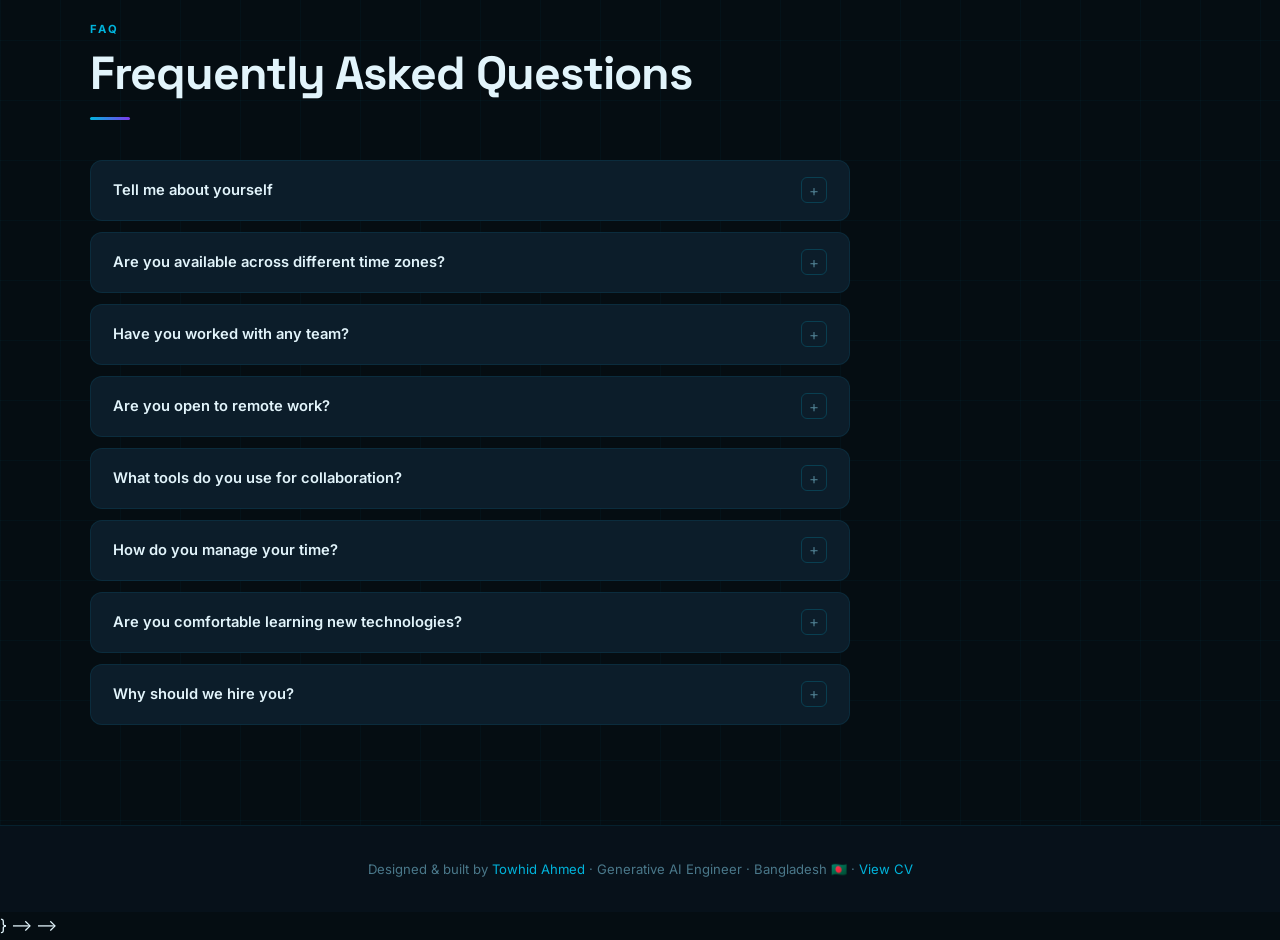
==== commit c2fdd081: "Update index.html" ====
--- a/index.html
+++ b/index.html
@@ -388,13 +388,20 @@
     <h2 class="sec-title rev">Generative AI Engineer</h2>
     <div class="divider rev"></div>
     <div class="about-grid">
-      <div class="about-text rev">
+      <div class="about-text rev">        
+        <p><strong>Agentic Systems | LLMOps | Advanced RAG</strong></p>
+        <p>
+          I'm <strong>Towhid Ahmed</strong>, an <strong>AI Engineer</strong> with
+          <strong>1+ year of freelance experience</strong> building LLM applications for clients.
+          I architect <strong>multi-agent systems</strong> with LangChain and LangGraph,
+          design <strong>retrieval-augmented generation (RAG) pipelines</strong> with vector databases and cross-encoder re-ranking,
+          and build <strong>LLMOps infrastructure</strong> for observability and reliability.
+          <strong>7+ projects</strong> deployed to production and
+          <strong>400+ DSA problems</strong> solved.
+          I'm drawn to work that combines technical depth with real-world impact—building
+          <strong>scalable AI products</strong> that solve tangible problems.
+        </p>
         
-        <p><strong>Agentic Systems | LLMOps | Advanced RAG</strong></p>
-        <p>I am Towhid Ahmed, a Generative AI Engineer with <strong>1+ year of freelance experience</strong> designing and deploying production-grade intelligent systems for diverse client requirements. I specialize in architecting end-to-end LLM applications with a focus on <strong>multi-agent orchestration, advanced RAG, and LLMOps</strong>—from concept to production deployment.</p>
-         <p>My expertise spans designing sophisticated agent workflows using <strong>LangGraph and LangChain</strong>, implementing retrieval systems with vector databases and cross-encoder re-ranking, and building production infrastructure with observability, testing, and guardrails. I've delivered <strong>7+ production systems</strong> for SaaS and e-commerce platforms, solving real-world problems through scalable AI.</p>          
-         <p>I bring strong technical fundamentals—<strong>400+ DSA problems solved</strong>—and a proven track record of translating ambitious requirements into reliable, deployed solutions. I'm actively seeking opportunities to contribute to innovative AI teams where I can architect and ship intelligent products that drive tangible impact. I thrive in collaborative, fast-paced environments and value work that combines technical depth with real-world problem-solving.</p>
-      
       </div>
       <div class="hcards">
         <div class="hcard rev d1">
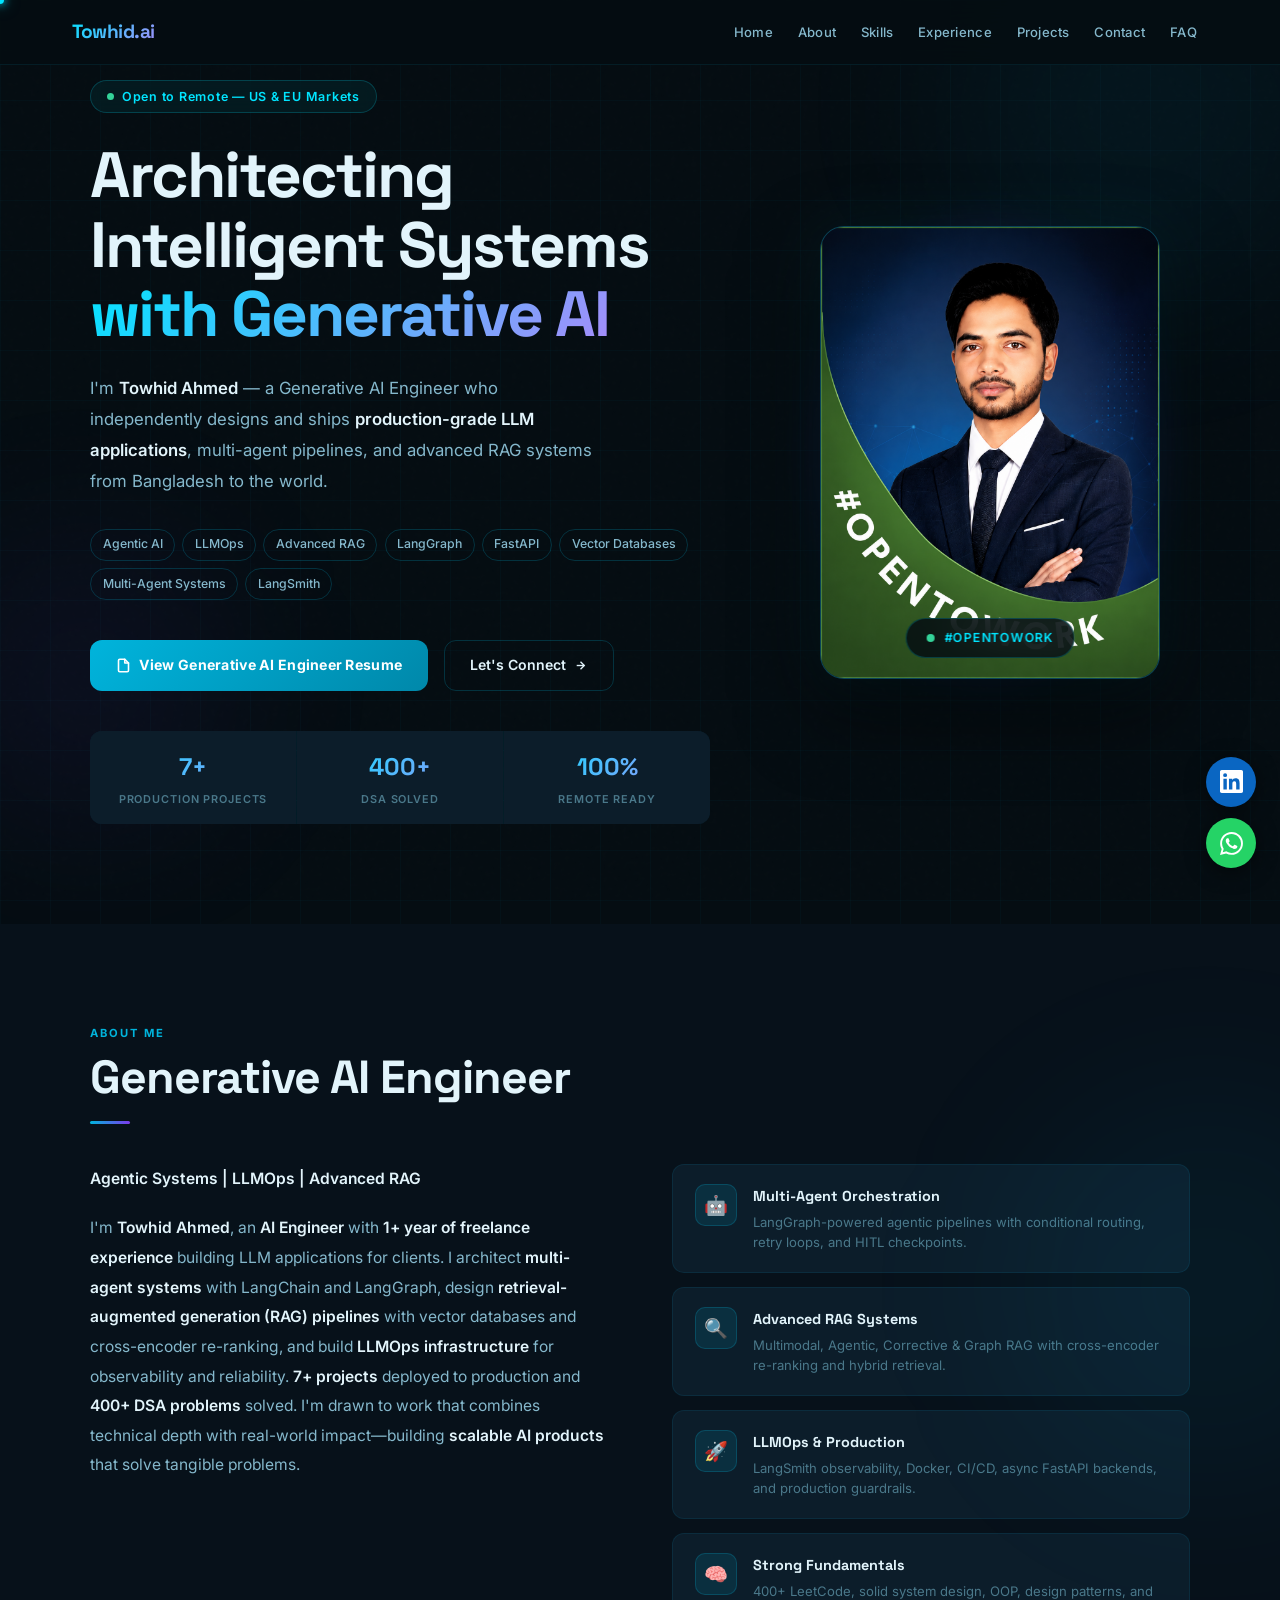
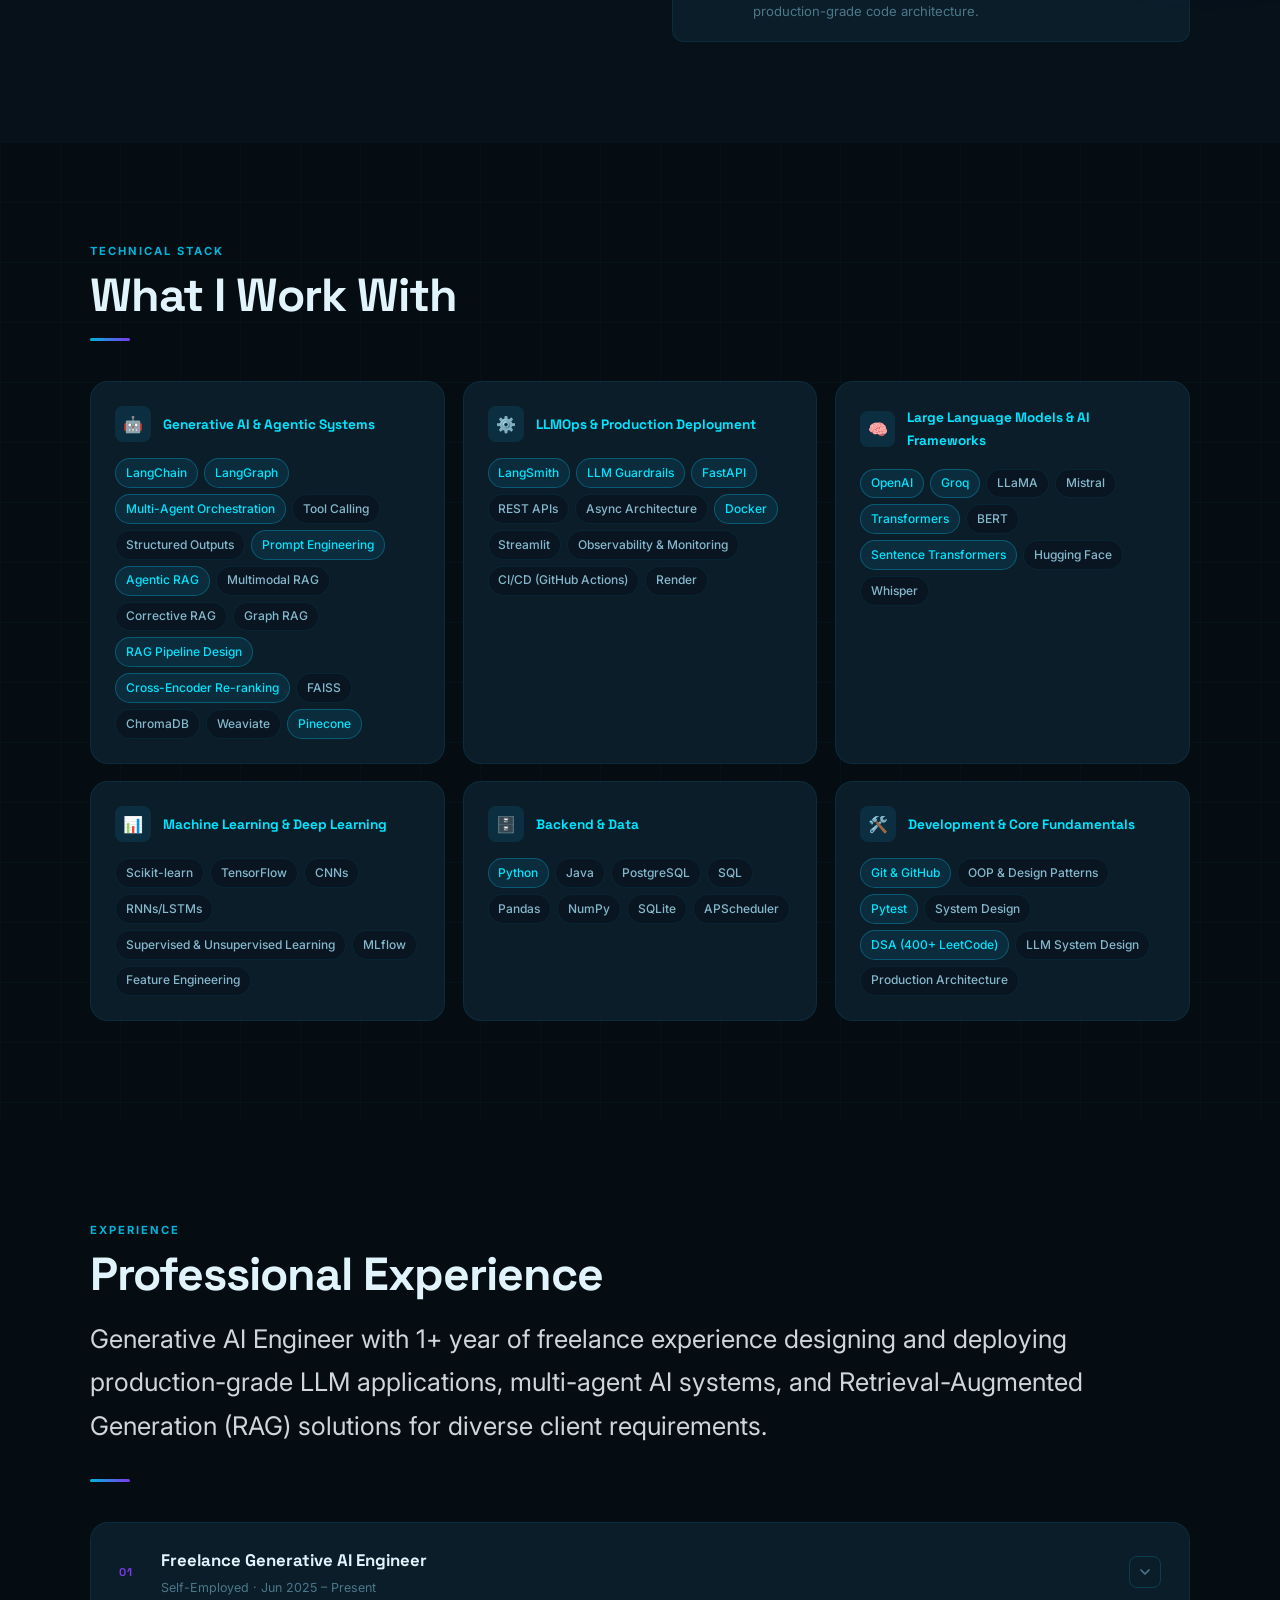
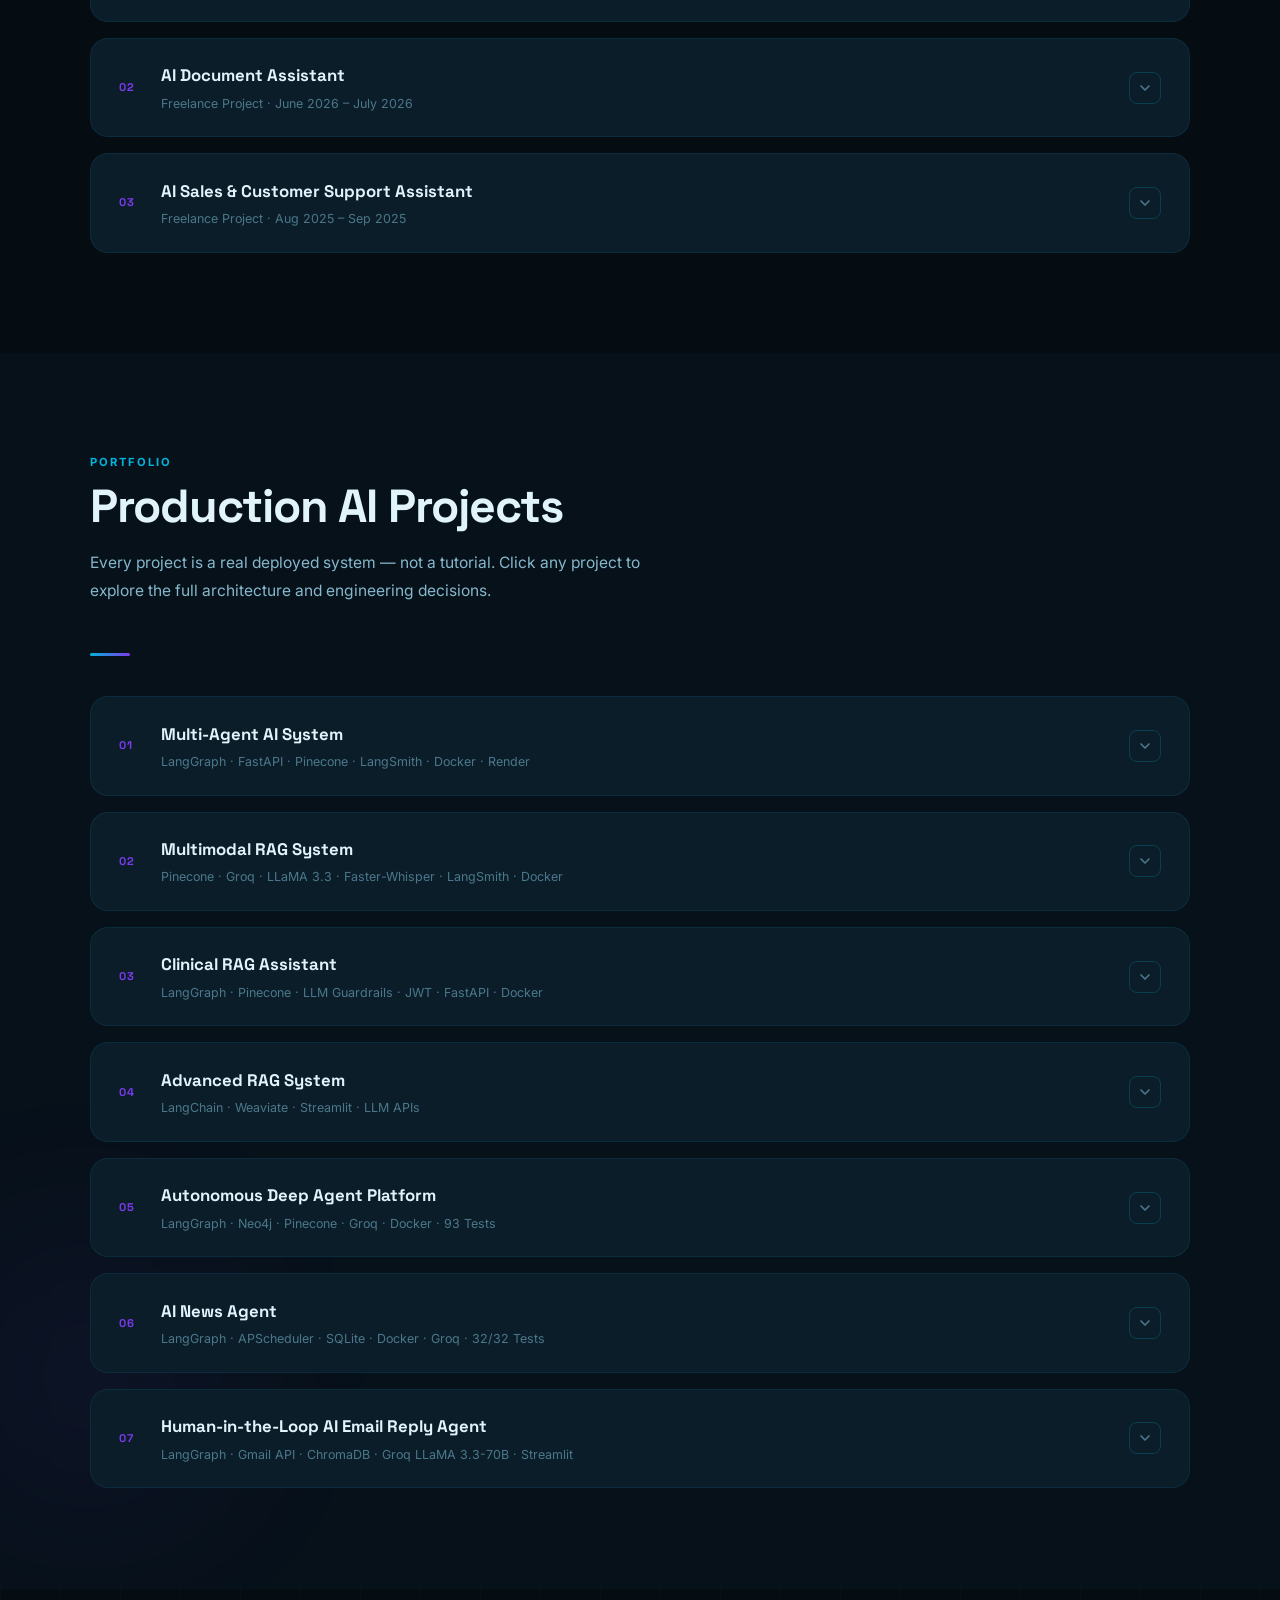
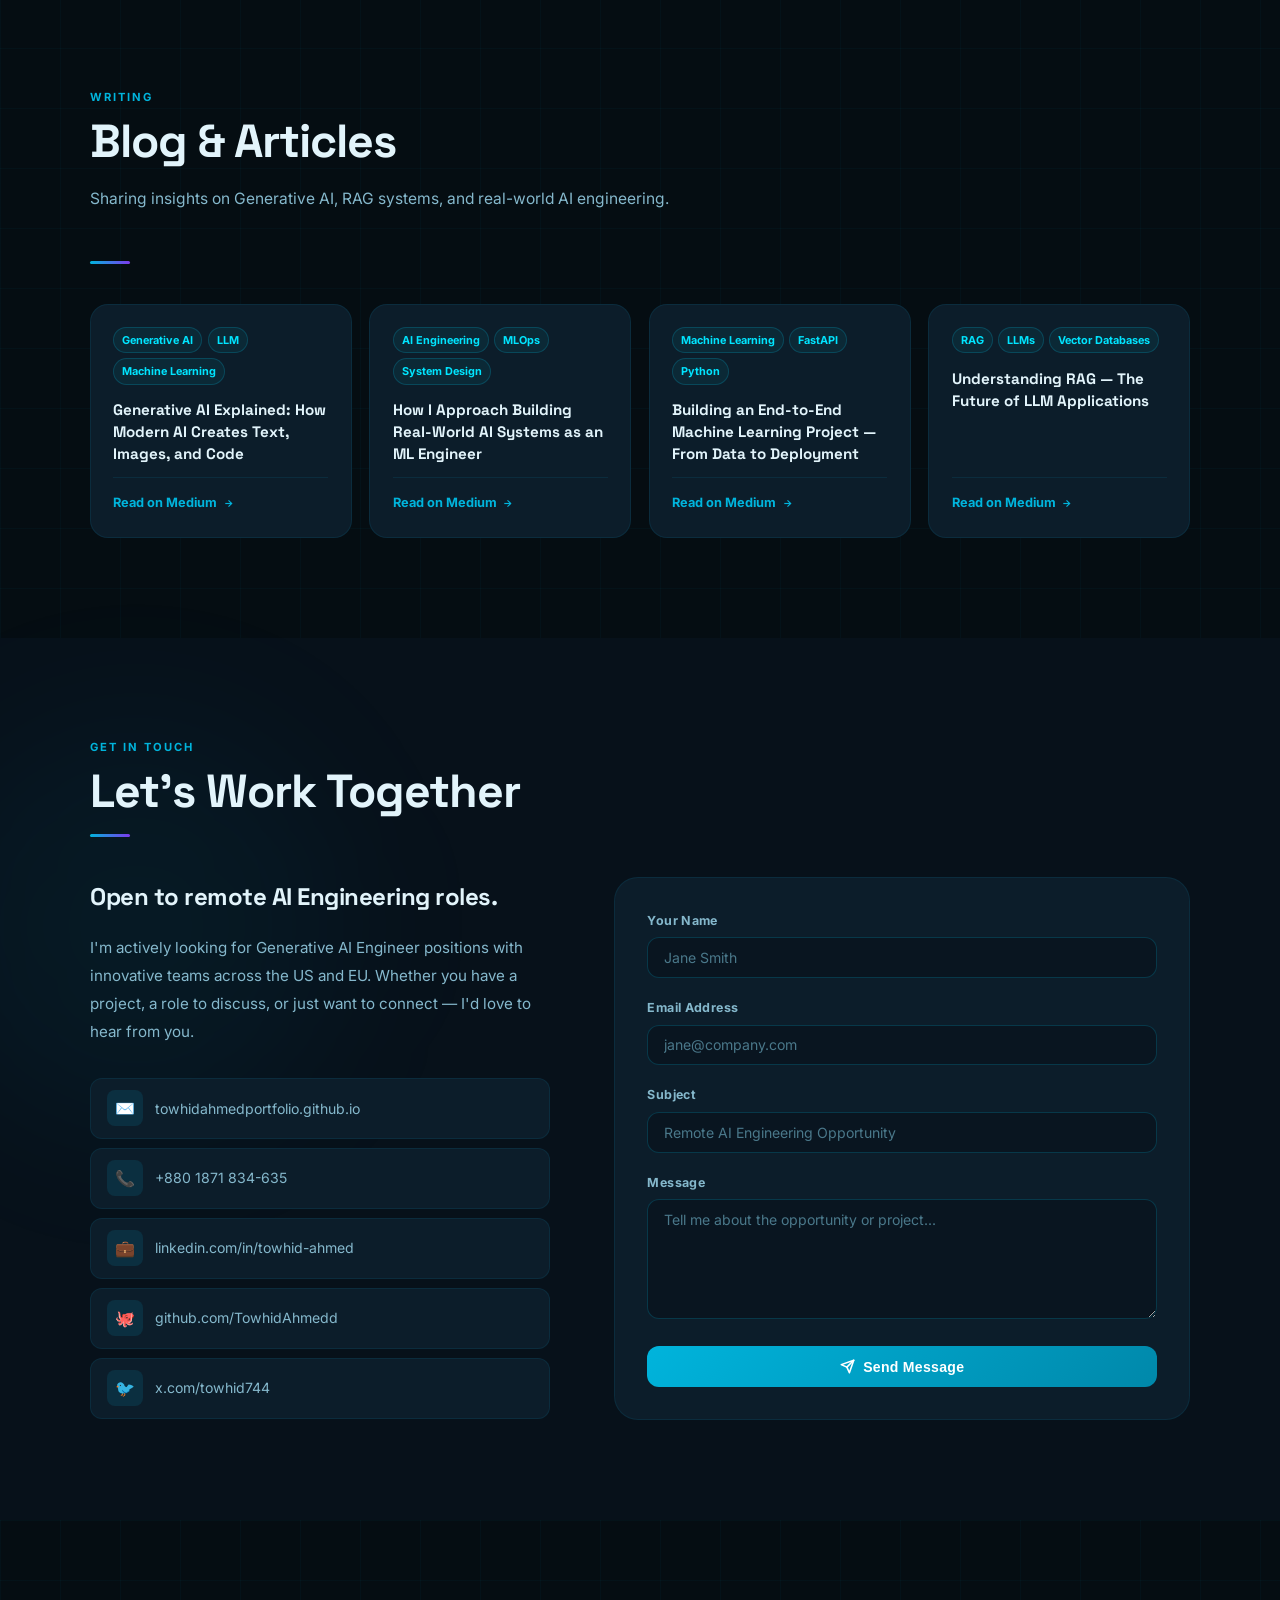
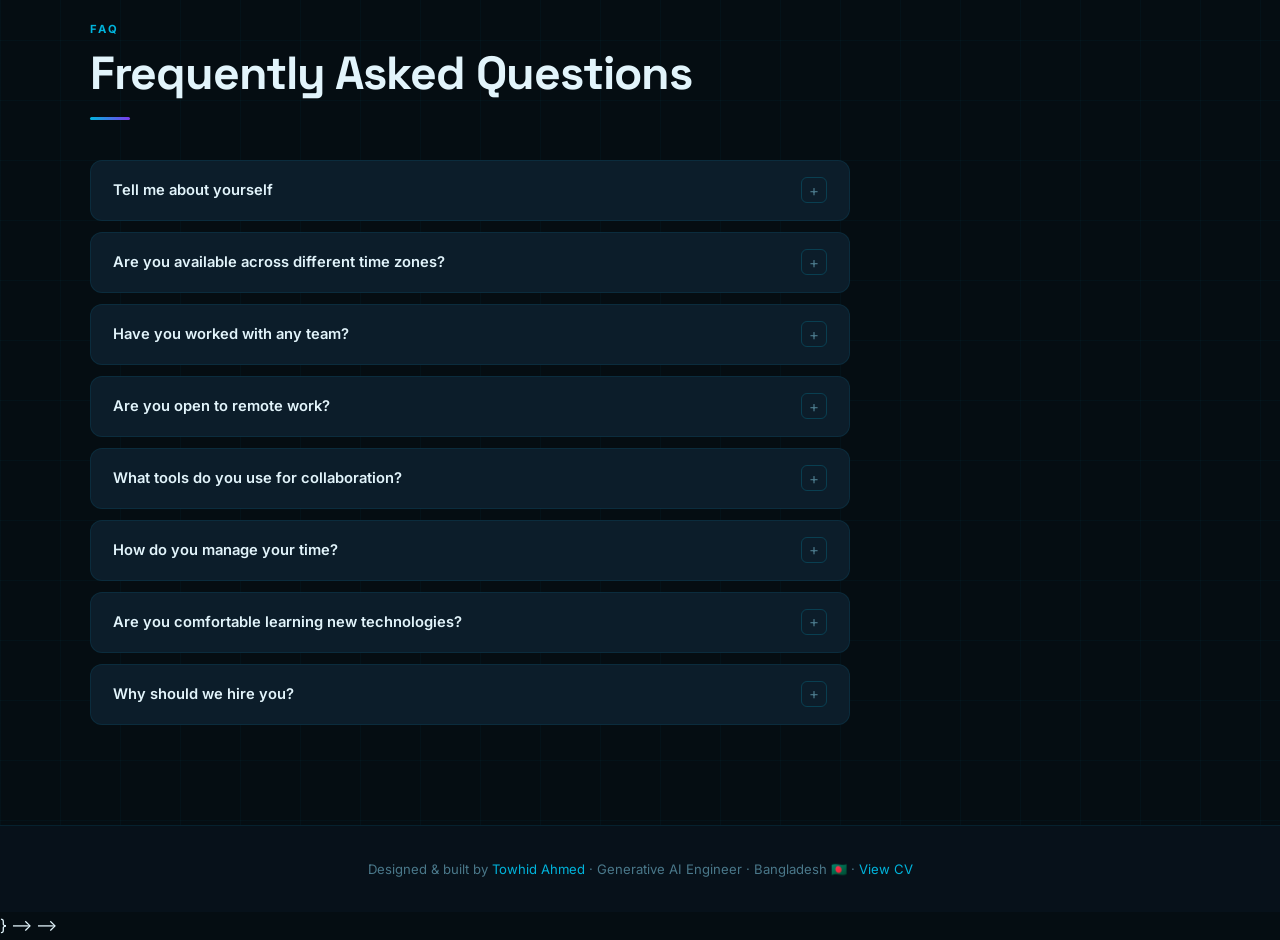
==== commit 49fafcda: "Update email contact information in index.html" ====
--- a/index.html
+++ b/index.html
@@ -795,7 +795,8 @@
         <h3>Open to remote AI Engineering roles.</h3>
         <p>I'm actively looking for Generative AI Engineer positions with innovative teams across the US and EU. Whether you have a project, a role to discuss, or just want to connect — I'd love to hear from you.</p>
         <div class="c-links">
-          <a class="clink" href="mailto:mdt169068@gmail.com"><div class="cicon">✉️</div>mdt169068@gmail.com</a>
+          <a class="clink" href="mailto:towhidahmed.eng@gmail.com"><div class="cicon">✉️</div>towhidahmedportfolio.github.io
+</a>
           <a class="clink" href="tel:+8801871834635"><div class="cicon">📞</div>+880 1871 834-635</a>
           <a class="clink" href="https://www.linkedin.com/in/towhid-ahmed-5ba096354/" target="_blank" rel="noopener"><div class="cicon">💼</div>linkedin.com/in/towhid-ahmed</a>
           <a class="clink" href="https://github.com/TowhidAhmedd" target="_blank" rel="noopener"><div class="cicon">🐙</div>github.com/TowhidAhmedd</a>
@@ -977,7 +978,7 @@
     fb.innerHTML =
       '<strong style="color:#f87171">⚠ Something went wrong.</strong><br><br>' +
       '<span style="color:#85b8cc">Please reach me directly:<br><br>' +
-      '📧 <a href="mailto:mdt169068@gmail.com" style="color:#00b4dc;text-decoration:none">mdt169068@gmail.com</a><br>' +
+      '📧 <a href="mailto:towhidahmed.eng@gmail.com" style="color:#00b4dc;text-decoration:none">towhidahmed.eng@gmail.com</a><br>' +
       '💬 <a href="https://wa.me/8801871834635" style="color:#00b4dc;text-decoration:none">WhatsApp is also available — +880 1871 834-635</a><br>' +
       '💼 <a href="https://www.linkedin.com/in/towhid-ahmed-5ba096354/" target="_blank" style="color:#00b4dc;text-decoration:none">LinkedIn — Towhid Ahmed</a>' +
       '</span>';
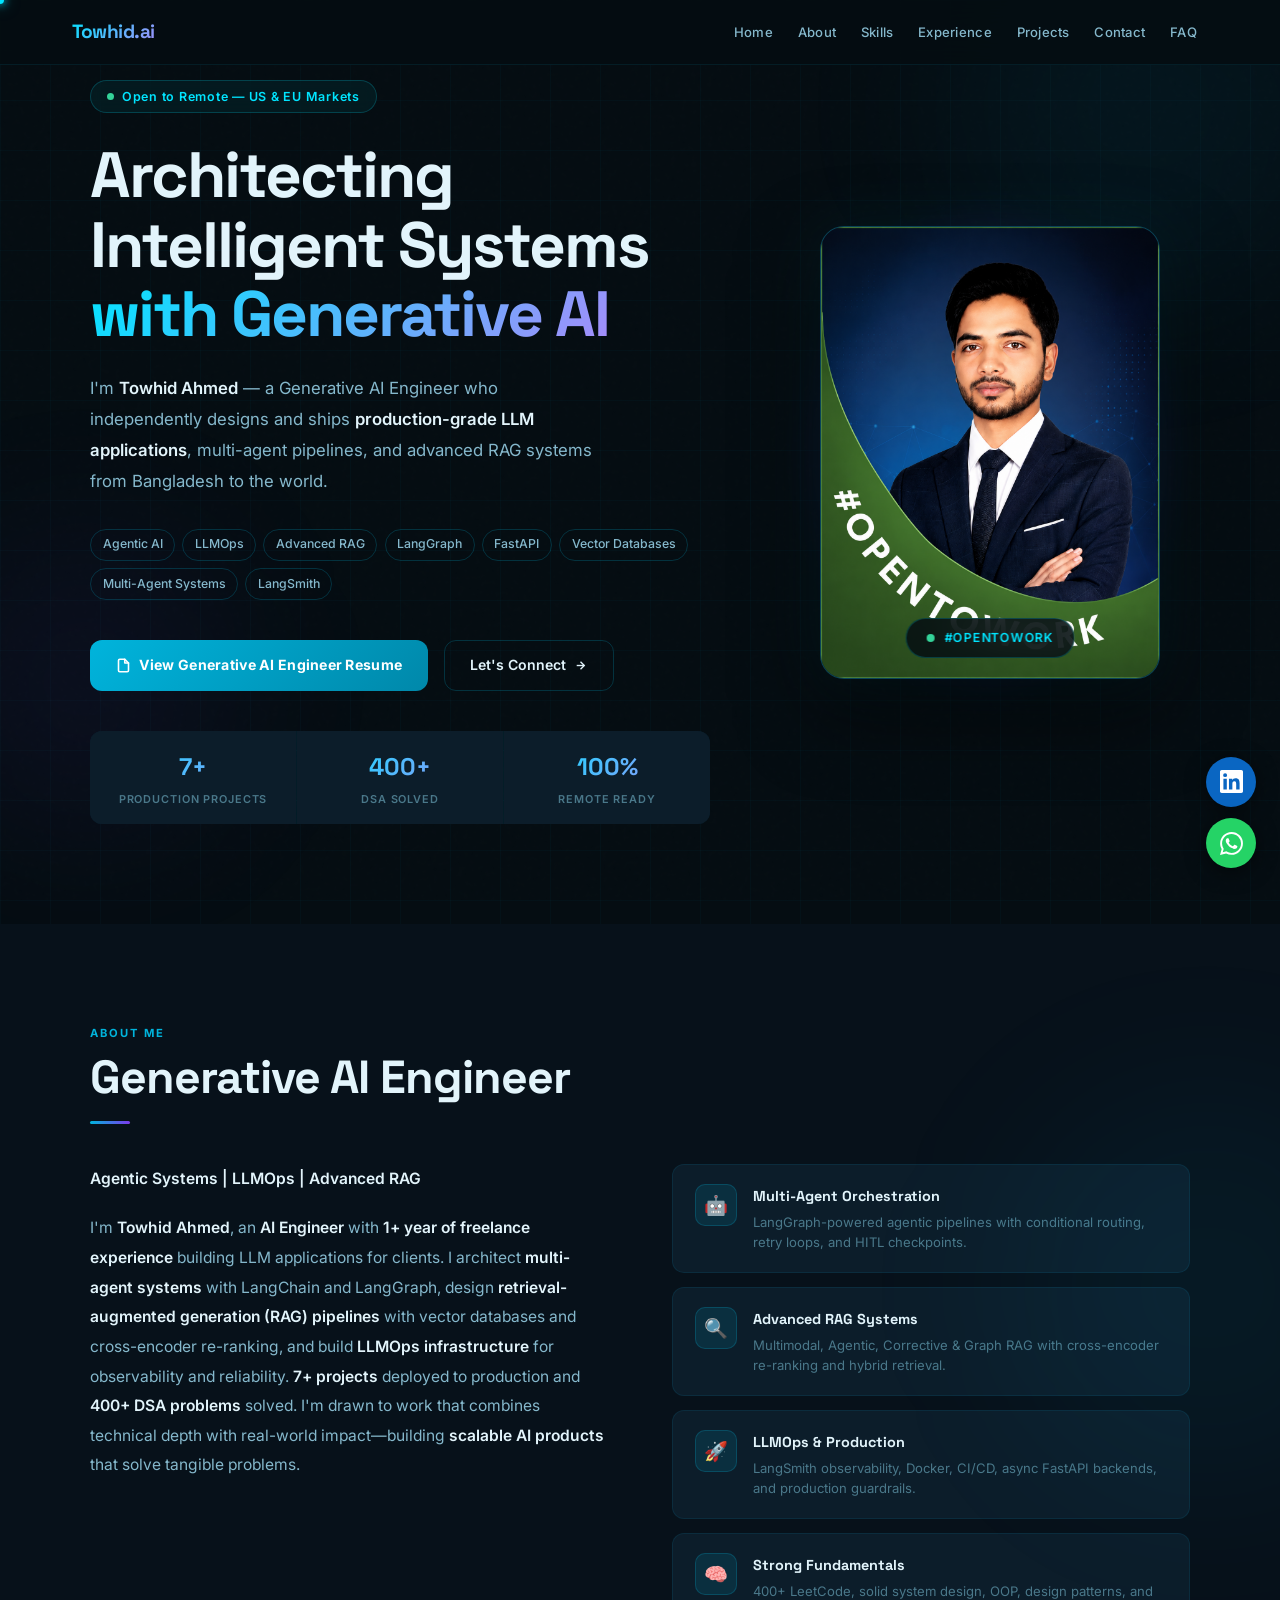
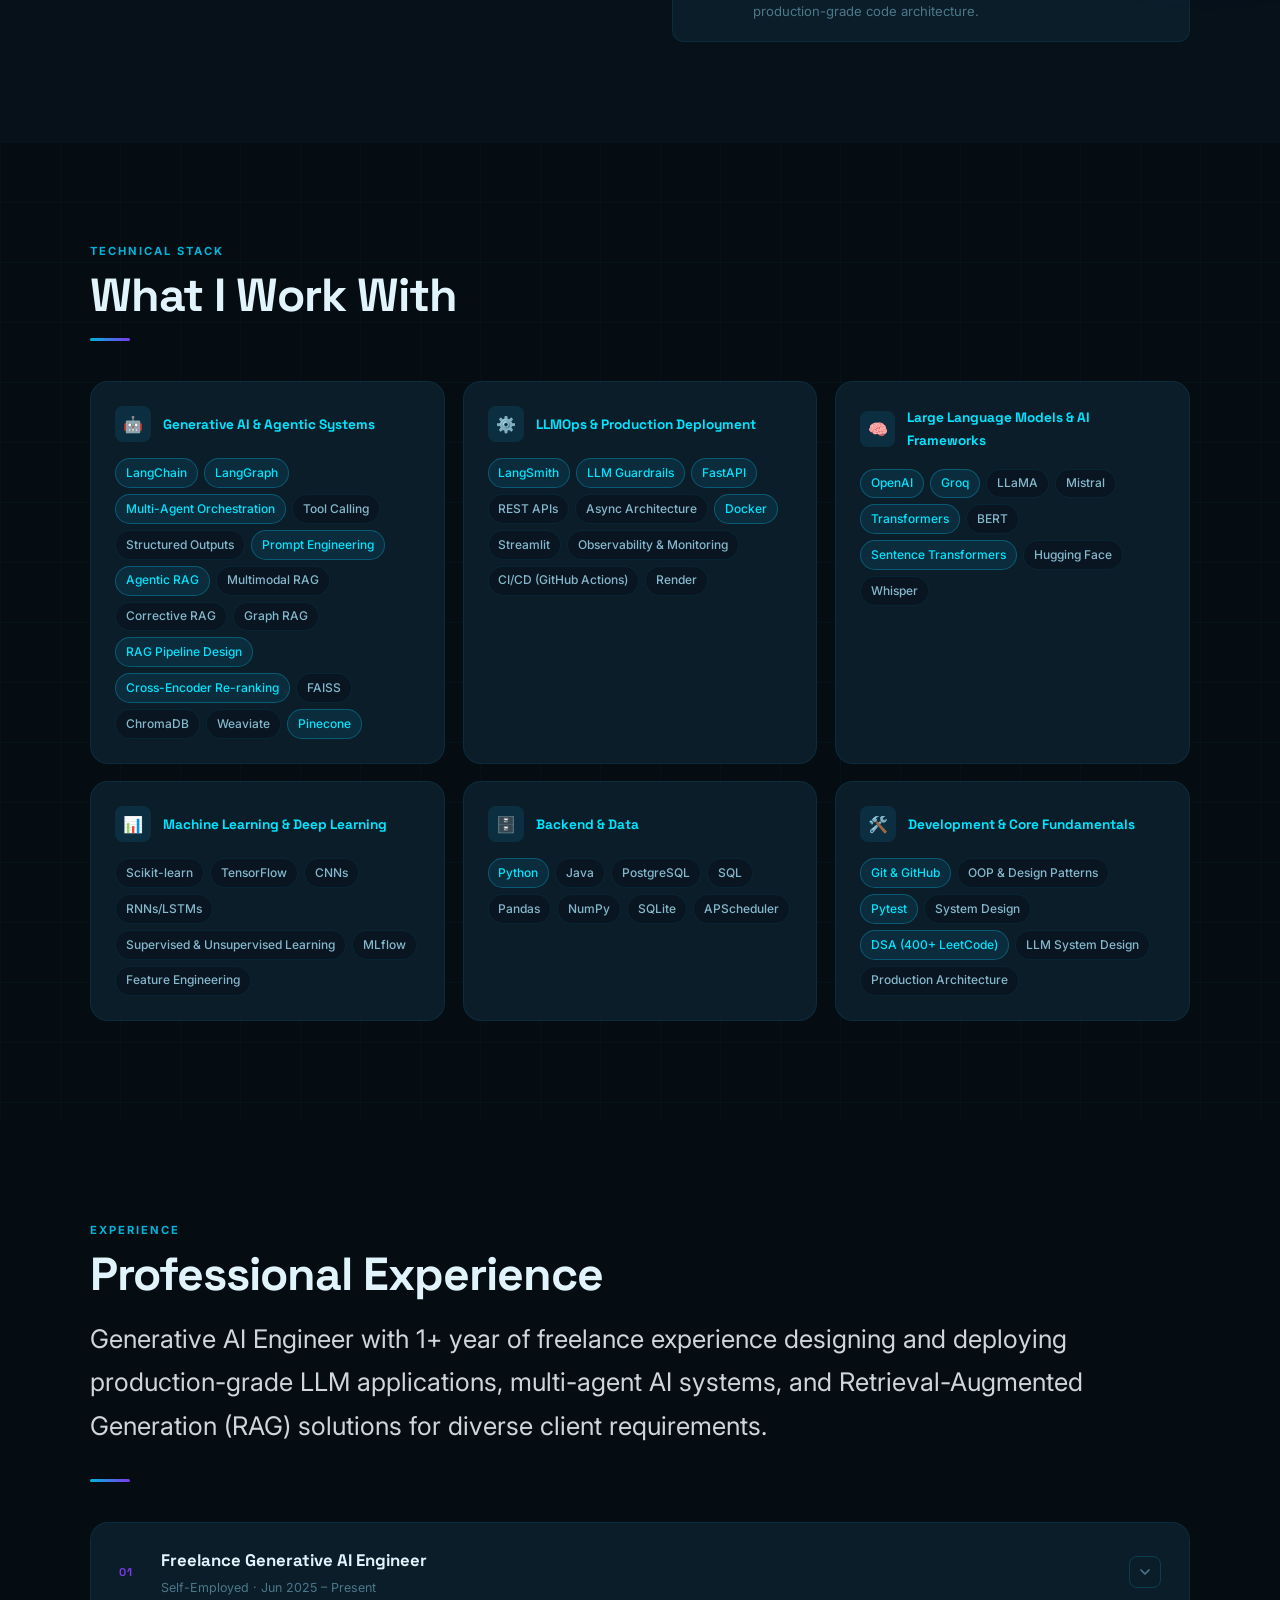
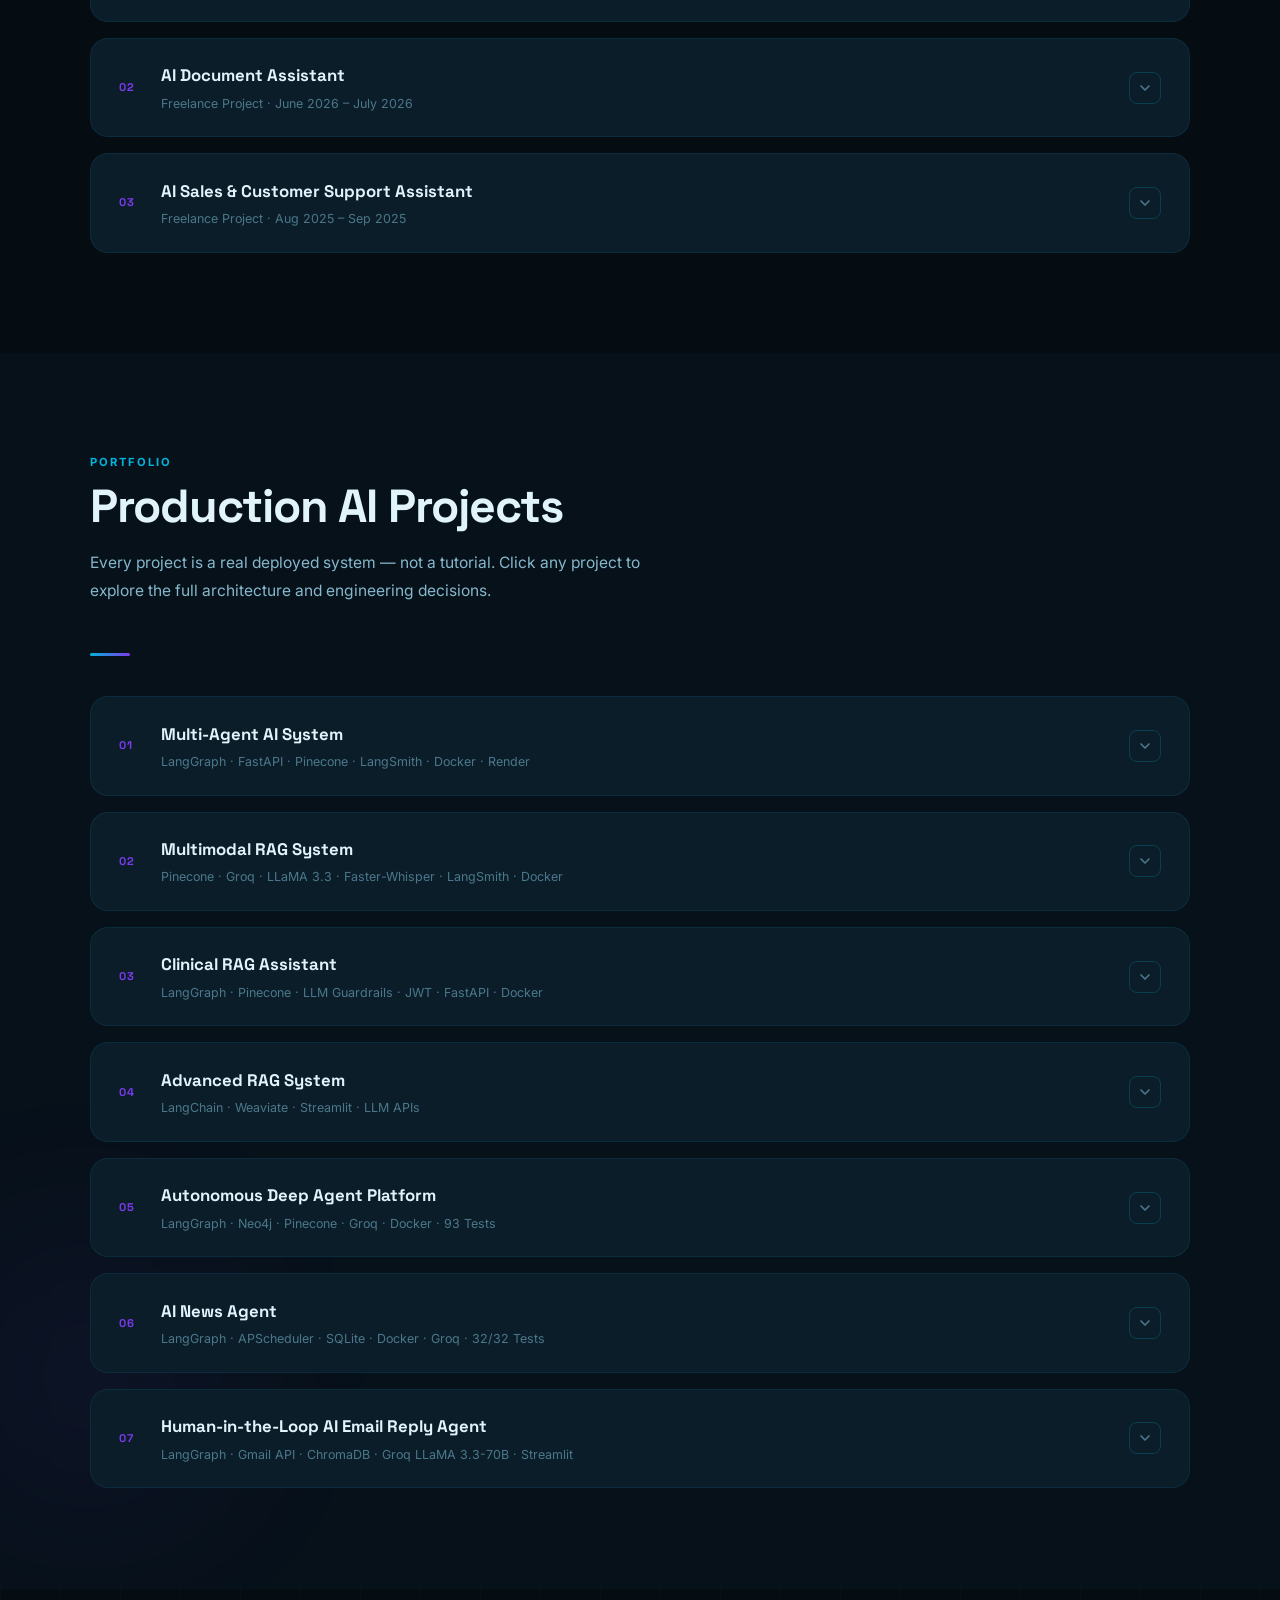
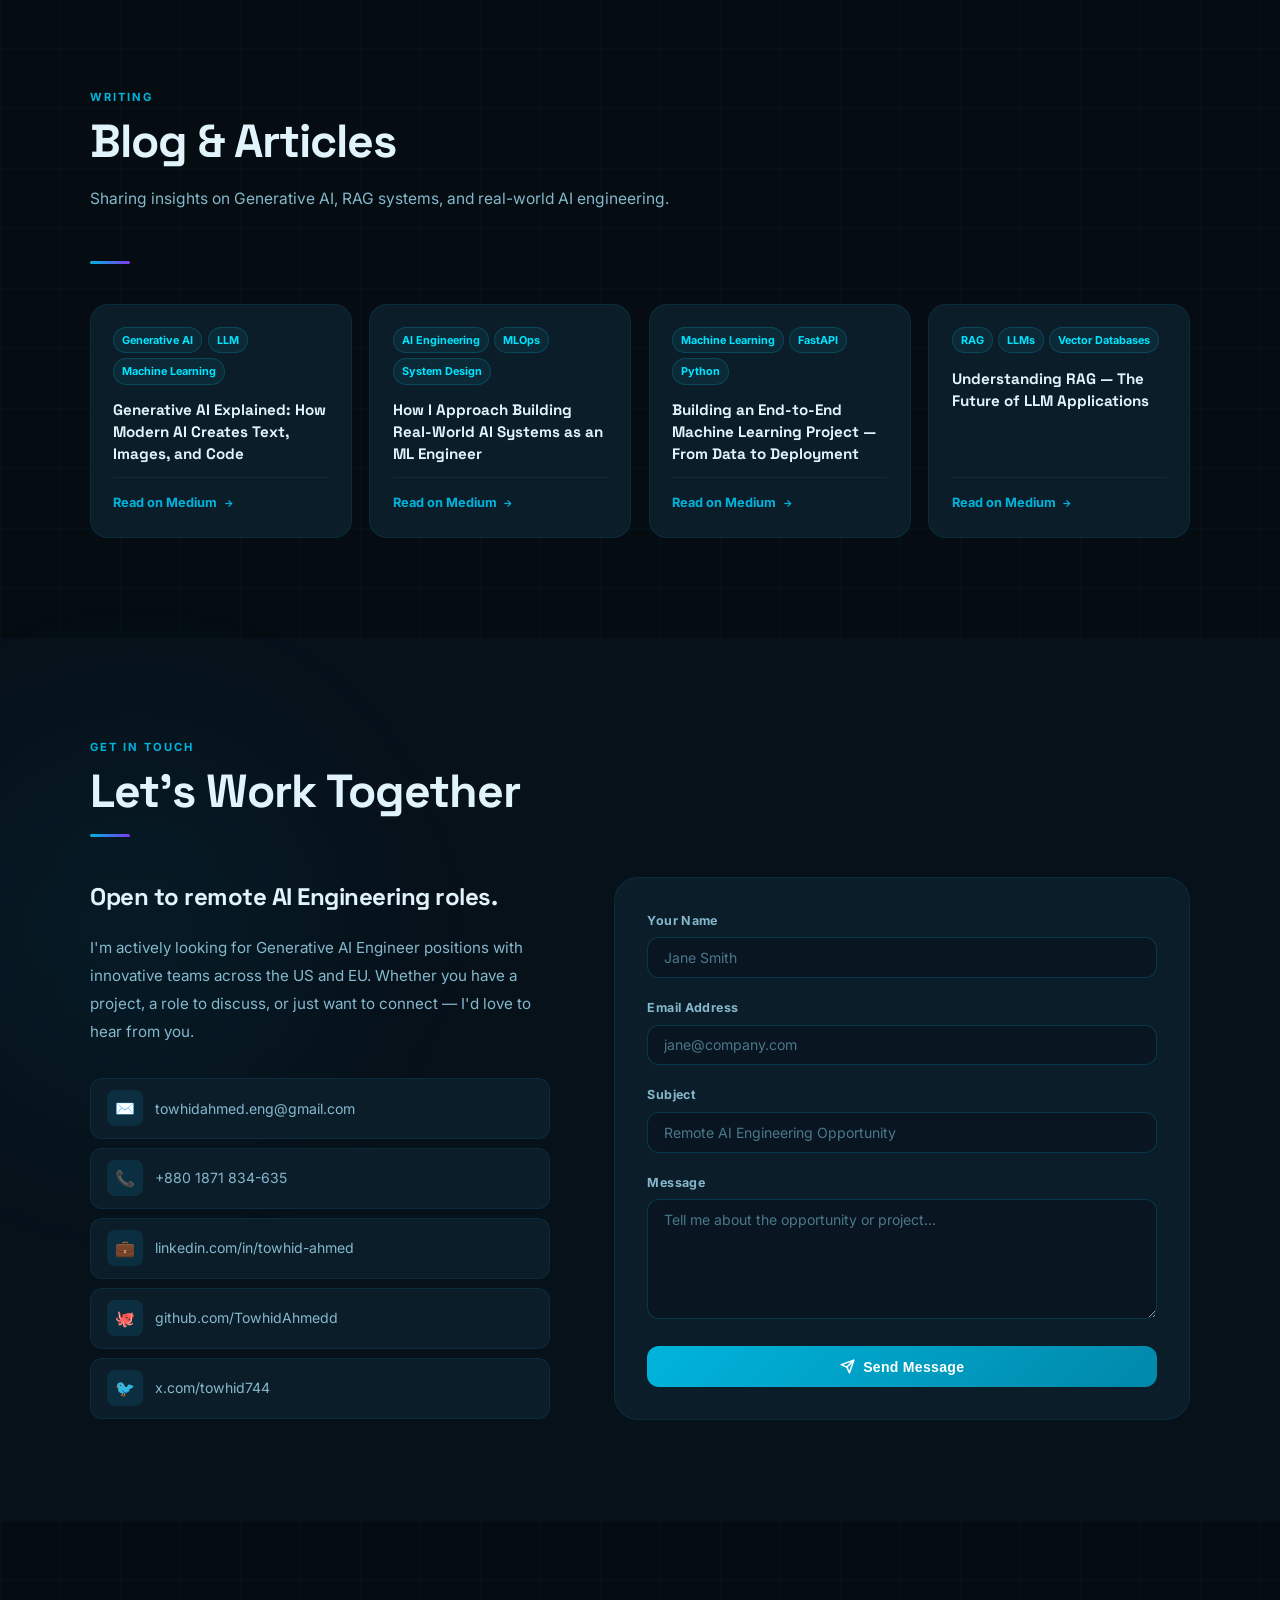
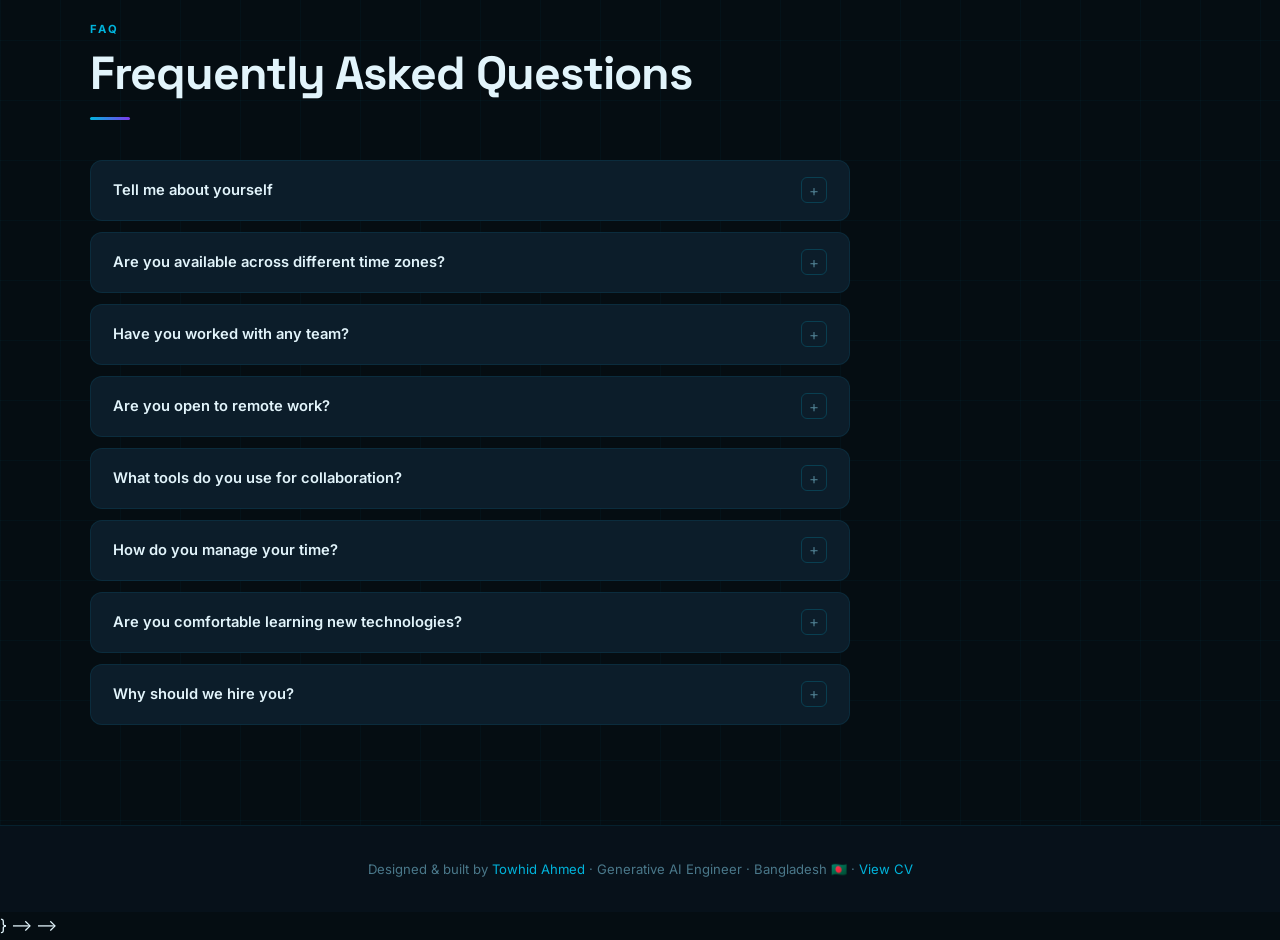
==== commit dc4207b8: "Update index.html" ====
--- a/index.html
+++ b/index.html
@@ -795,8 +795,7 @@
         <h3>Open to remote AI Engineering roles.</h3>
         <p>I'm actively looking for Generative AI Engineer positions with innovative teams across the US and EU. Whether you have a project, a role to discuss, or just want to connect — I'd love to hear from you.</p>
         <div class="c-links">
-          <a class="clink" href="mailto:towhidahmed.eng@gmail.com"><div class="cicon">✉️</div>towhidahmedportfolio.github.io
-</a>
+          <a class="clink" href="mailto:towhidahmed.eng@gmail.com"><div class="cicon">✉️</div>towhidahmed.eng@gmail.com</a>
           <a class="clink" href="tel:+8801871834635"><div class="cicon">📞</div>+880 1871 834-635</a>
           <a class="clink" href="https://www.linkedin.com/in/towhid-ahmed-5ba096354/" target="_blank" rel="noopener"><div class="cicon">💼</div>linkedin.com/in/towhid-ahmed</a>
           <a class="clink" href="https://github.com/TowhidAhmedd" target="_blank" rel="noopener"><div class="cicon">🐙</div>github.com/TowhidAhmedd</a>
